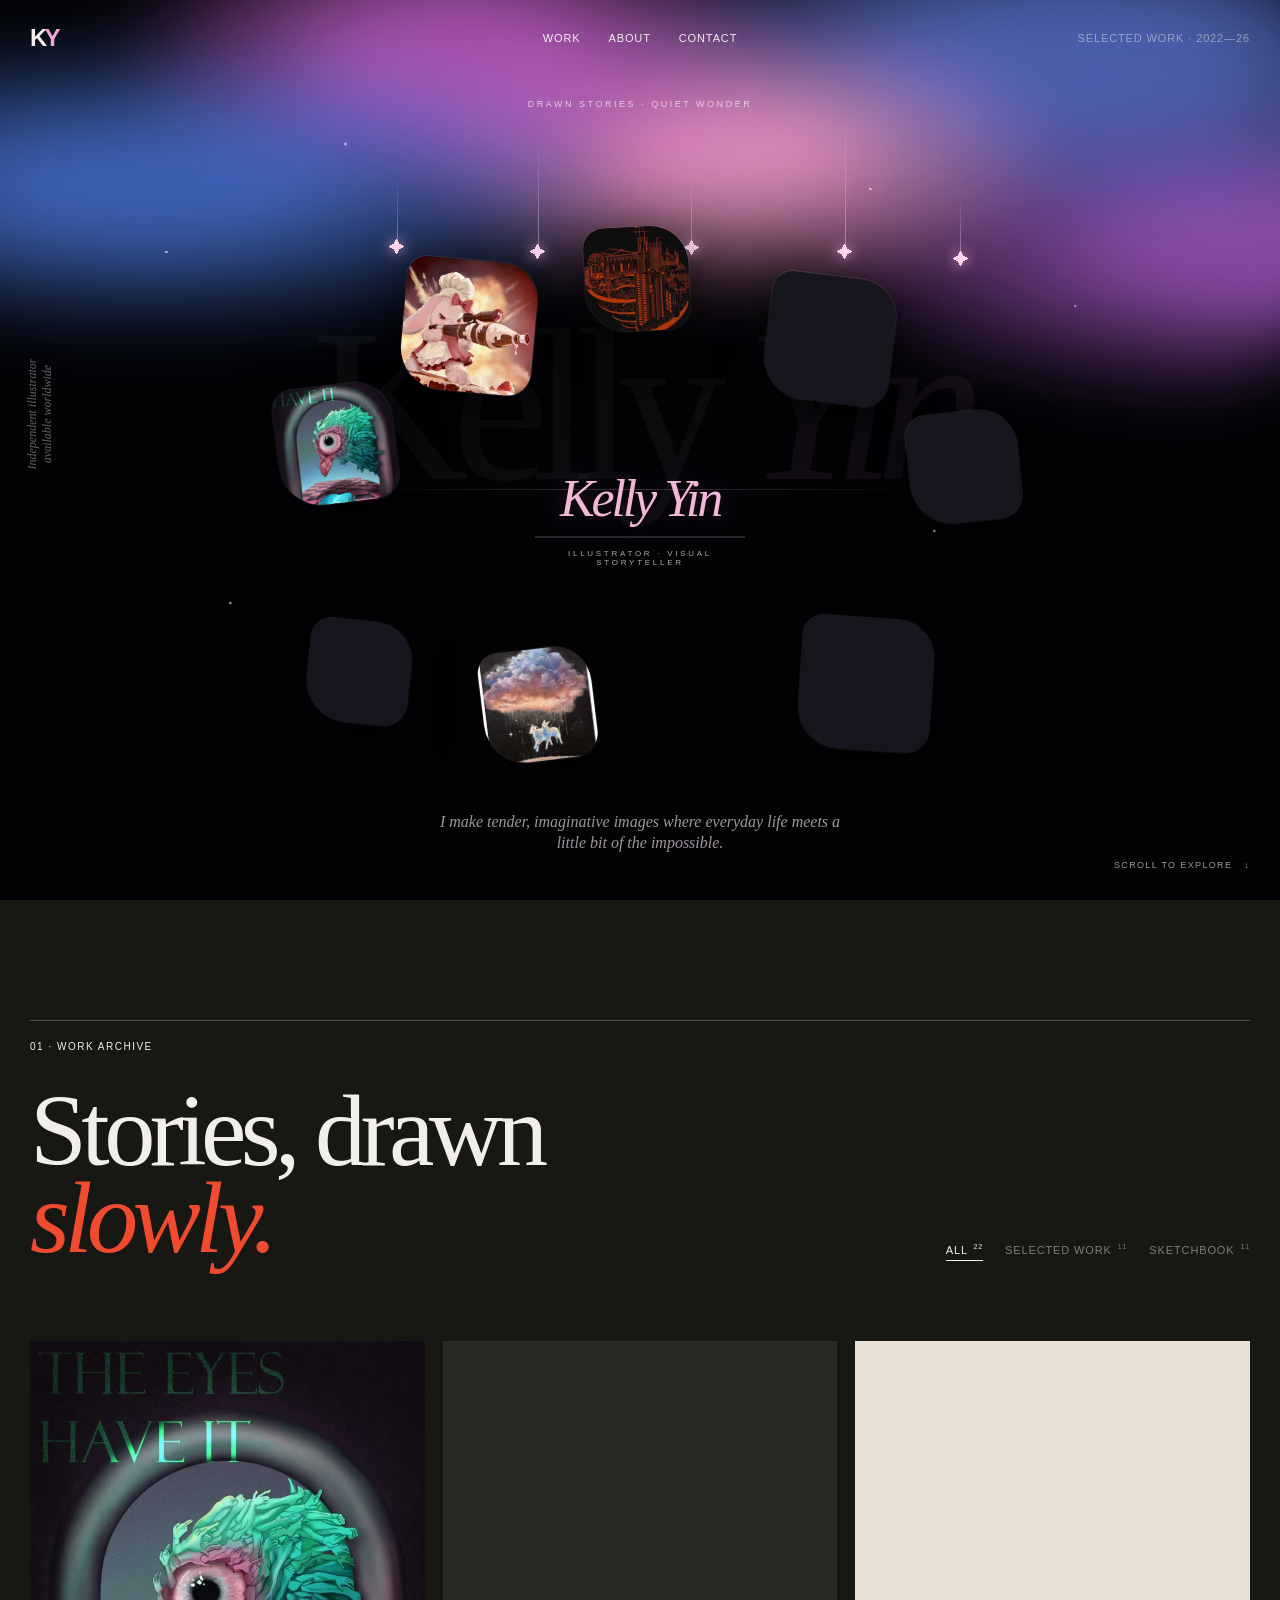
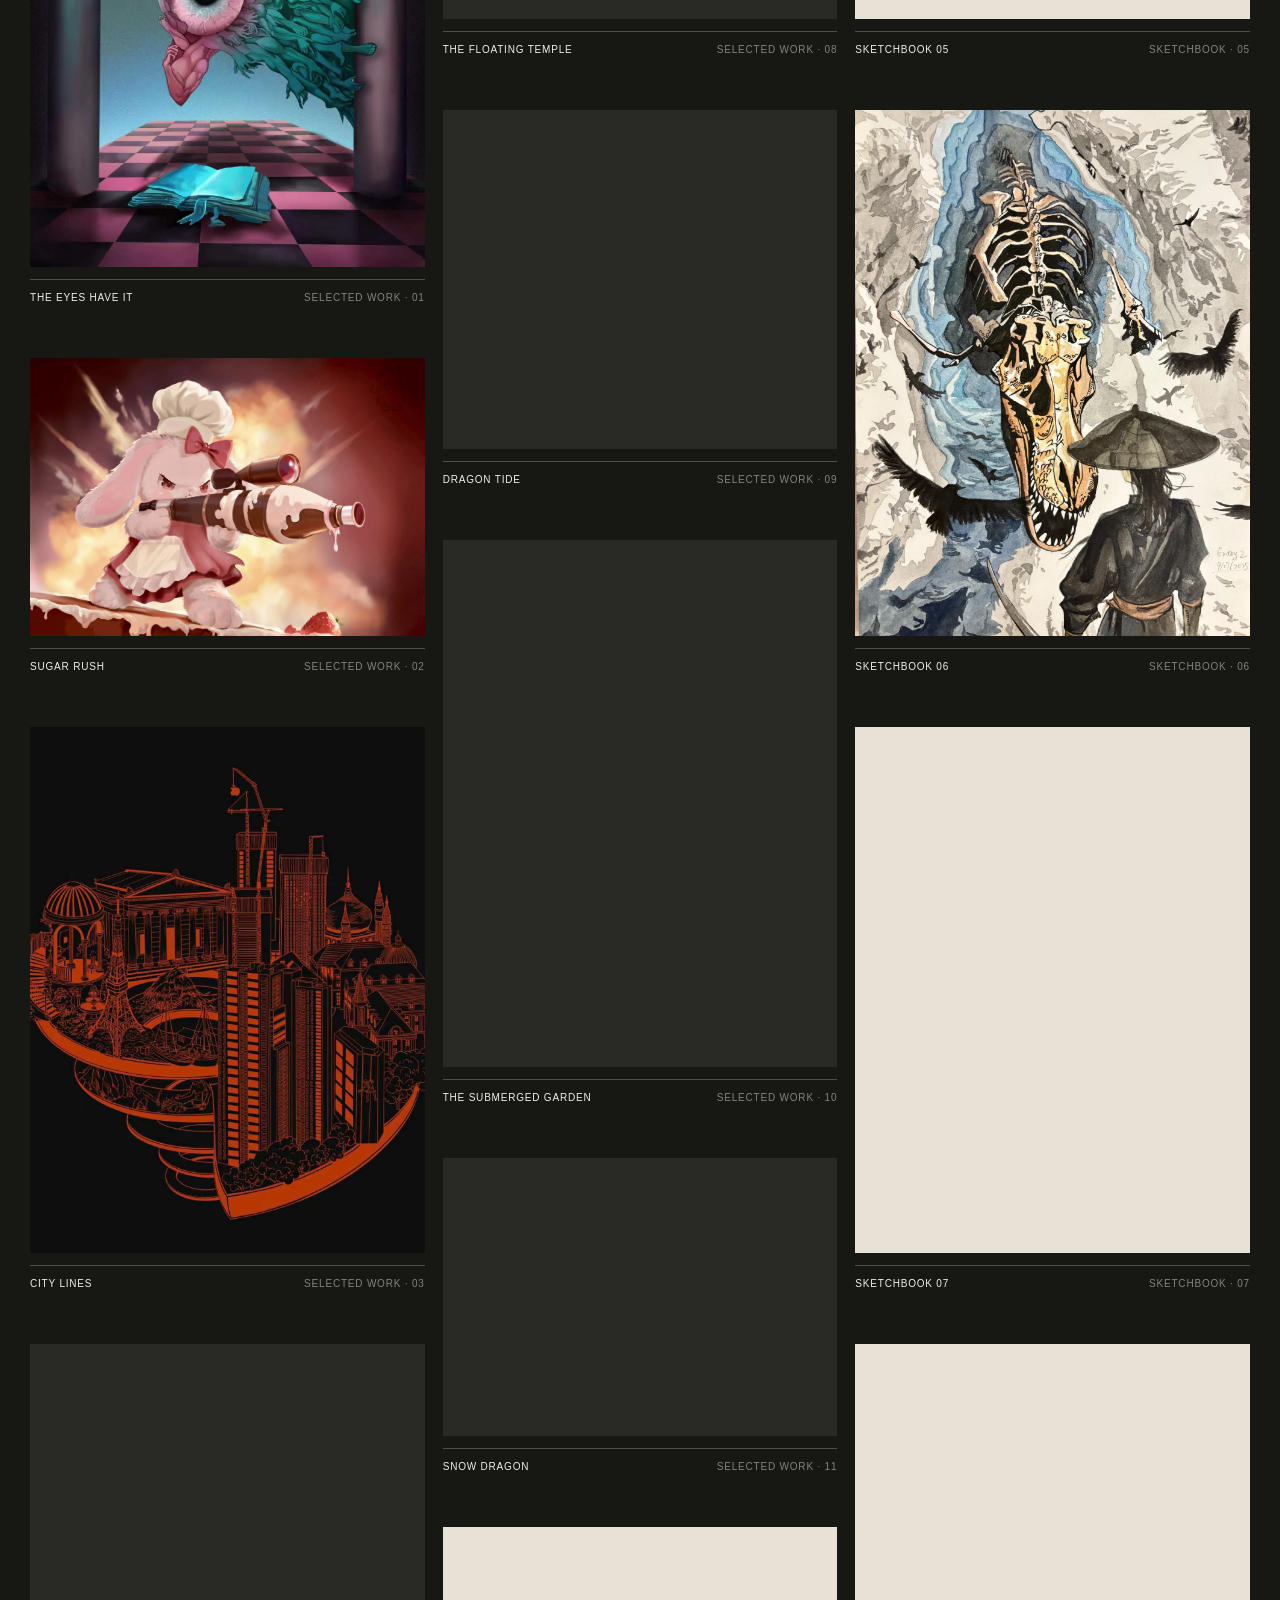
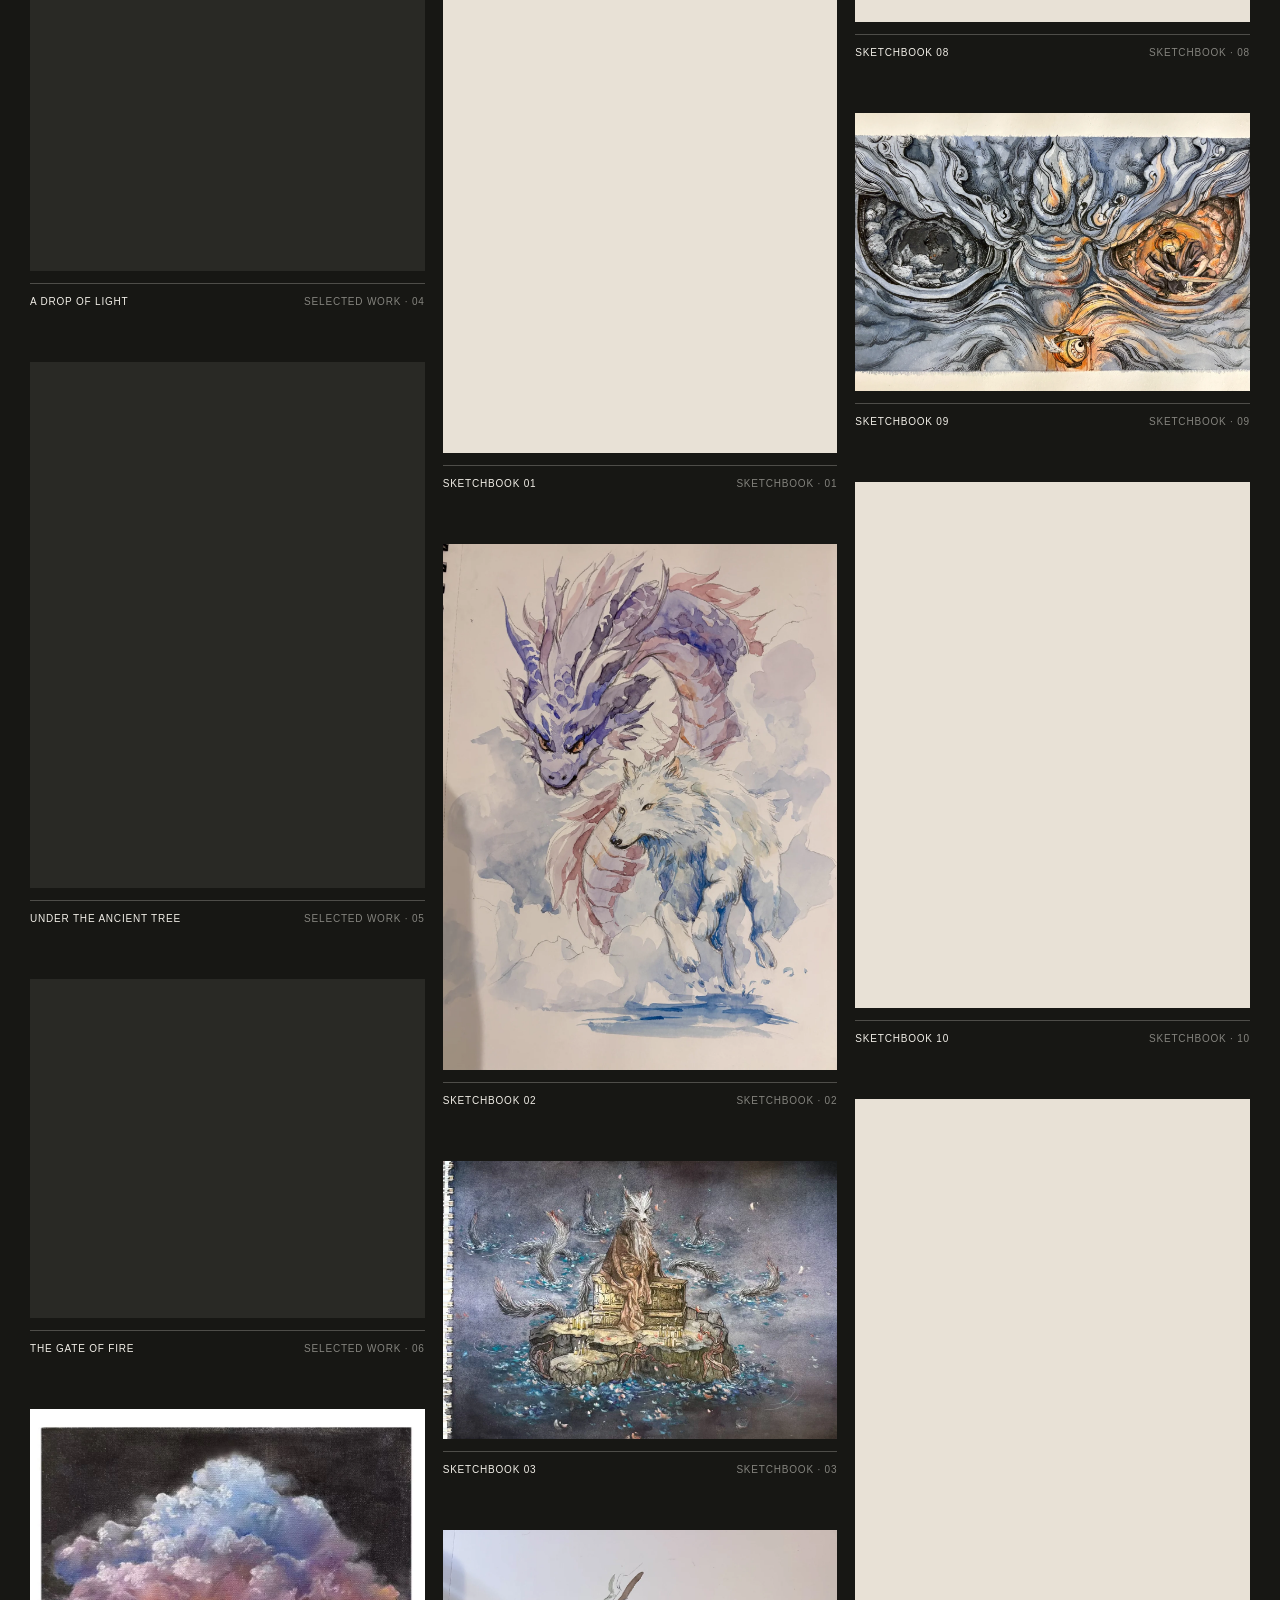
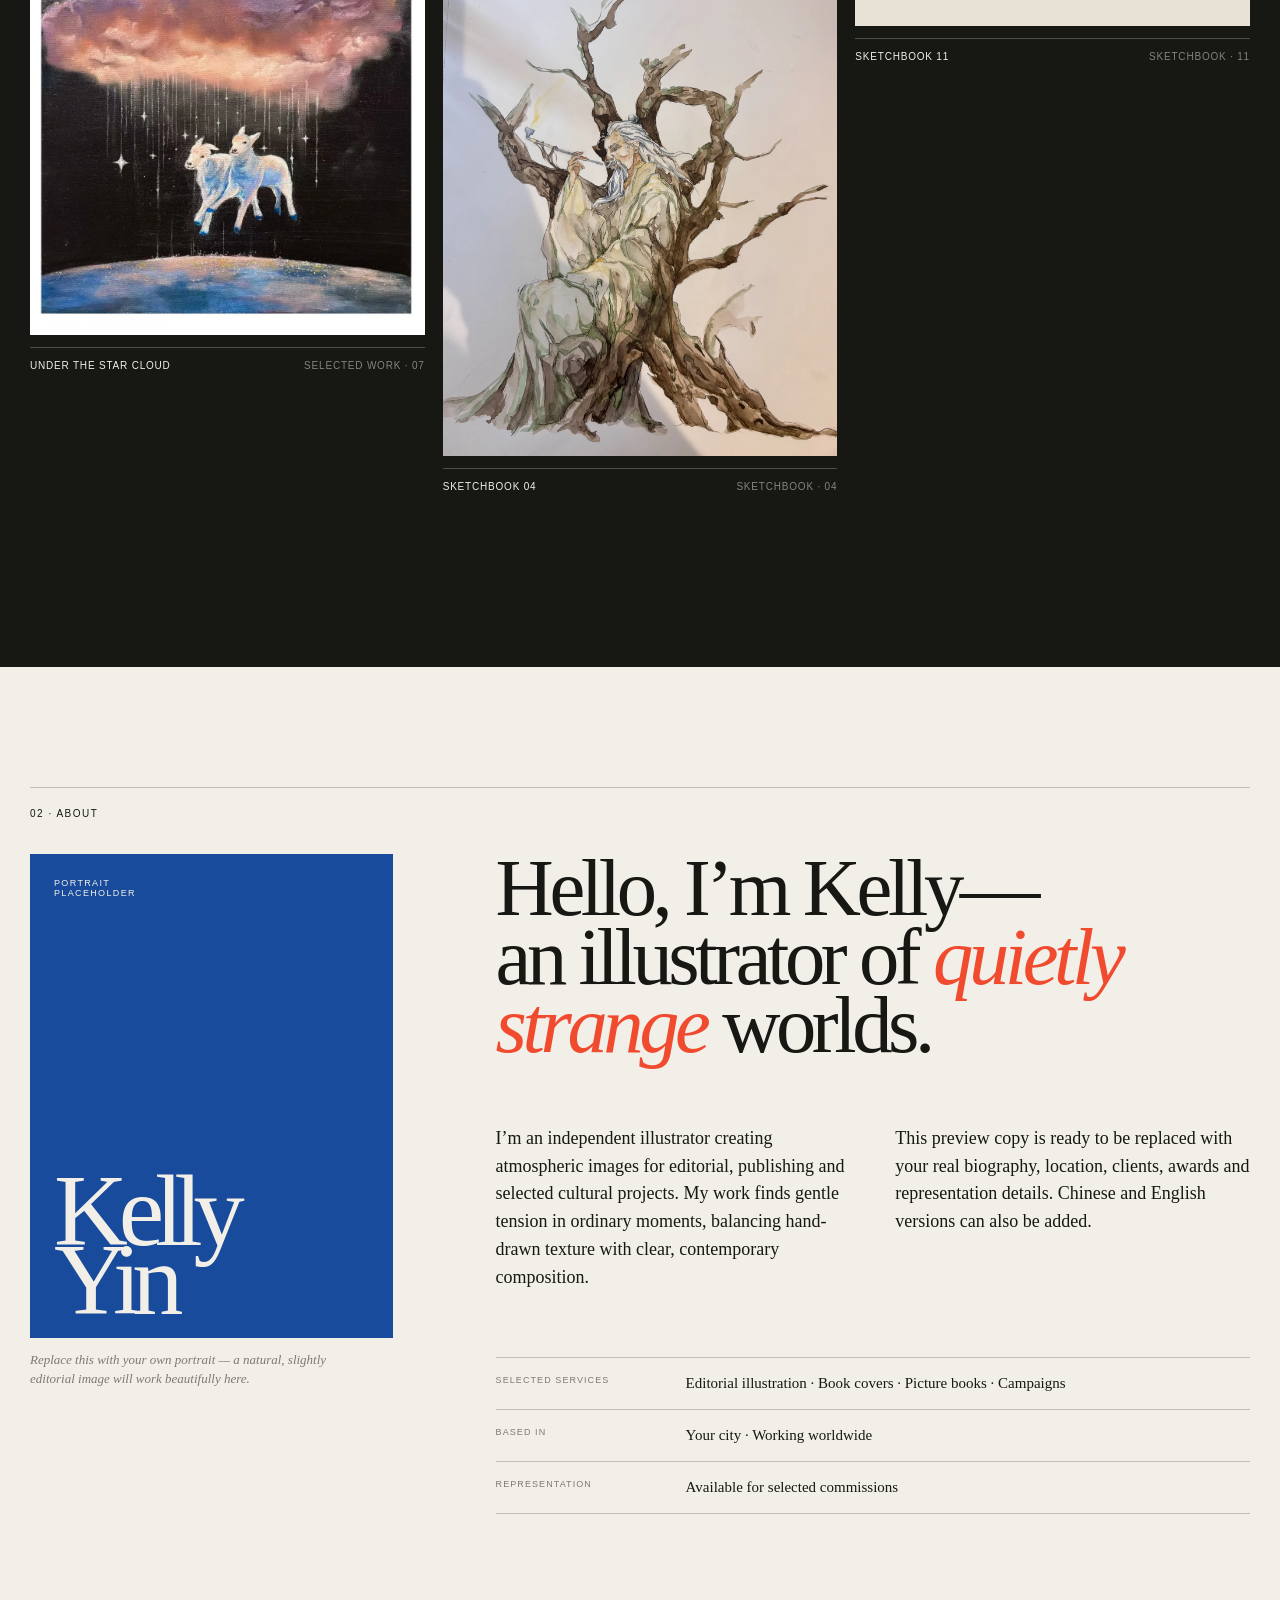
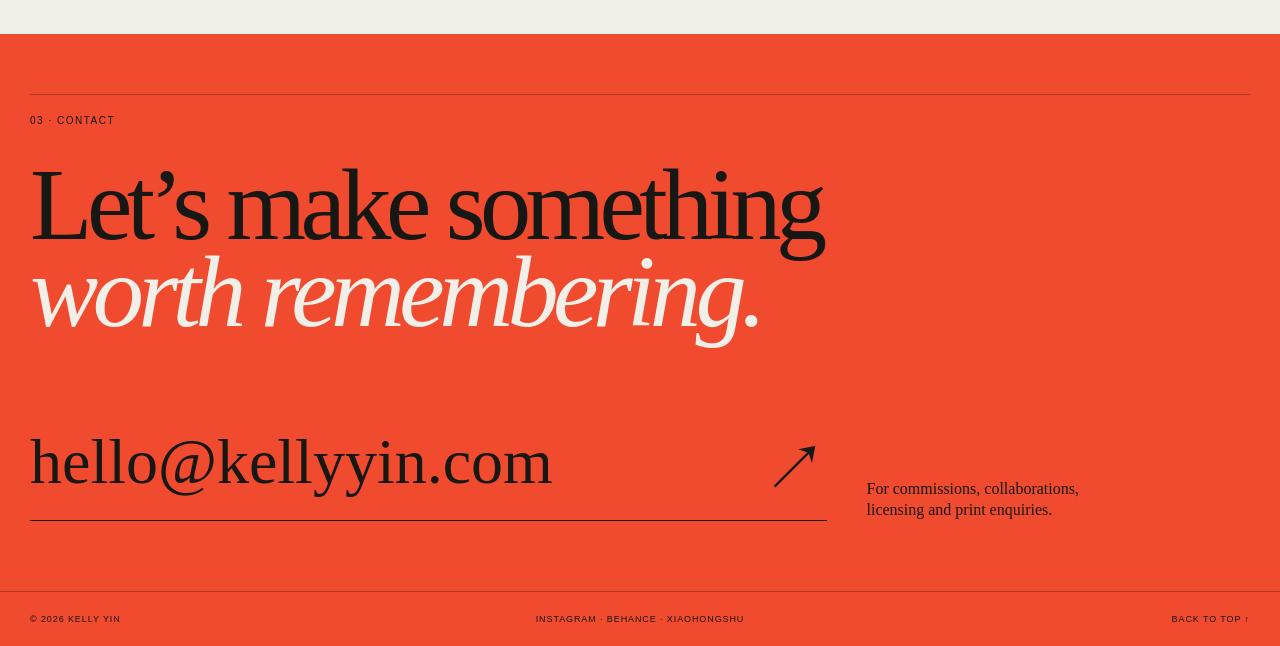
==== index.html @ 1fd0f6be "Deploy Kelly Yin portfolio website" ====
<!doctype html>
<html lang="zh-CN">
<head>
  <meta charset="utf-8">
  <meta name="viewport" content="width=device-width, initial-scale=1">
  <meta name="description" content="Kelly Yin — independent illustrator. Editorial illustration, picture books and visual storytelling.">
  <title>Kelly Yin — Illustrator</title>
  <link rel="stylesheet" href="styles.css">
</head>
<body>
  <div class="grain" aria-hidden="true"></div>
  <header class="site-header">
    <a class="brand" href="#top" aria-label="Kelly Yin home">K<span>Y</span></a>
    <nav aria-label="Main navigation">
      <a href="#work">Work</a>
      <a href="#about">About</a>
      <a href="#contact">Contact</a>
    </nav>
    <div class="edition">Selected work · 2022—26</div>
  </header>

  <main id="top">
    <section class="hero" aria-labelledby="hero-title">
      <div class="dream-sky" aria-hidden="true">
        <span class="star-thread s1"></span>
        <span class="star-thread s2"></span>
        <span class="star-thread s3"></span>
        <span class="star-thread s4"></span>
        <span class="star-thread s5"></span>
      </div>
      <p class="side-note">Independent illustrator<br>available worldwide</p>
      <p class="hero-kicker">Drawn stories · quiet wonder</p>
      <h1 id="hero-title"><span>Kelly</span> <em>Yin</em></h1>

      <div class="orbit" aria-label="Selected illustration projects">
        <div class="orbit-track" id="orbit-track"></div>

        <a class="identity" href="#about" aria-label="Meet Kelly Yin">
          <strong>Kelly Yin</strong>
          <span>Illustrator · Visual storyteller</span>
        </a>
      </div>

      <p class="hero-intro">I make tender, imaginative images where everyday life meets a little bit of the impossible.</p>
      <a class="scroll-cue" href="#work">Scroll to explore <span>↓</span></a>
    </section>

    <section class="work-section" id="work" aria-labelledby="work-heading">
      <div class="section-head">
        <div>
          <p class="eyebrow">01 · Work archive</p>
          <h2 id="work-heading">Stories, drawn<br><em>slowly.</em></h2>
        </div>
        <div class="filters" role="group" aria-label="Filter projects">
          <button class="active" data-filter="all">All <sup>22</sup></button>
          <button data-filter="selected">Selected work <sup>11</sup></button>
          <button data-filter="sketchbook">Sketchbook <sup>11</sup></button>
        </div>
      </div>

      <div class="masonry" id="project-grid" aria-live="polite"></div>
    </section>

    <section class="about" id="about" aria-labelledby="about-heading">
      <p class="eyebrow">02 · About</p>
      <div class="about-grid">
        <div class="about-portrait">
          <div class="photo-slot">
            <span>Portrait<br>placeholder</span>
            <b>Kelly<br>Yin</b>
          </div>
          <p>Replace this with your own portrait — a natural, slightly editorial image will work beautifully here.</p>
        </div>
        <div class="about-copy">
          <h2 id="about-heading">Hello, I’m Kelly—<br>an illustrator of <em>quietly strange</em> worlds.</h2>
          <div class="bio-columns">
            <p>I’m an independent illustrator creating atmospheric images for editorial, publishing and selected cultural projects. My work finds gentle tension in ordinary moments, balancing hand-drawn texture with clear, contemporary composition.</p>
            <p>This preview copy is ready to be replaced with your real biography, location, clients, awards and representation details. Chinese and English versions can also be added.</p>
          </div>
          <dl class="services">
            <div><dt>Selected services</dt><dd>Editorial illustration · Book covers · Picture books · Campaigns</dd></div>
            <div><dt>Based in</dt><dd>Your city · Working worldwide</dd></div>
            <div><dt>Representation</dt><dd>Available for selected commissions</dd></div>
          </dl>
        </div>
      </div>
    </section>

    <section class="contact" id="contact" aria-labelledby="contact-heading">
      <p class="eyebrow">03 · Contact</p>
      <h2 id="contact-heading">Let’s make something<br><em>worth remembering.</em></h2>
      <div class="contact-row">
        <a href="mailto:hello@kellyyin.com">hello@kellyyin.com <span>↗</span></a>
        <p>For commissions, collaborations,<br>licensing and print enquiries.</p>
      </div>
    </section>
  </main>

  <footer>
    <span>© 2026 Kelly Yin</span>
    <span>Instagram · Behance · Xiaohongshu</span>
    <a href="#top">Back to top ↑</a>
  </footer>
  <script src="data.js"></script>
  <script src="app.js"></script>
</body>
</html>
---- styles.css ----
:root {
  --paper: #f2efe8;
  --ink: #171714;
  --red: #f04b2f;
  --blue: #184b9b;
  --muted: #7c7a72;
  --line: rgba(23, 23, 20, .22);
  --serif: "Iowan Old Style", "Palatino Linotype", Georgia, serif;
  --sans: Arial, Helvetica, sans-serif;
}

* { box-sizing: border-box; }
html { scroll-behavior: smooth; }
body {
  margin: 0;
  color: var(--ink);
  background: var(--paper);
  font-family: var(--sans);
  overflow-x: hidden;
}
body::selection { color: var(--paper); background: var(--blue); }
img { width: 100%; height: 100%; object-fit: cover; display: block; }
a { color: inherit; text-decoration: none; }
button { font: inherit; }
.grain {
  position: fixed; inset: 0; z-index: 100; pointer-events: none; opacity: .18; mix-blend-mode: multiply;
  background-image: url("data:image/svg+xml,%3Csvg viewBox='0 0 180 180' xmlns='http://www.w3.org/2000/svg'%3E%3Cfilter id='n'%3E%3CfeTurbulence type='fractalNoise' baseFrequency='.8' numOctaves='3' stitchTiles='stitch'/%3E%3C/filter%3E%3Crect width='100%25' height='100%25' filter='url(%23n)' opacity='.2'/%3E%3C/svg%3E");
}

.site-header {
  position: absolute; z-index: 20; top: 0; left: 0; right: 0;
  display: grid; grid-template-columns: 1fr auto 1fr; align-items: center;
  padding: 24px 30px; font-size: 11px; text-transform: uppercase; letter-spacing: .08em; color: #f5edf2;
}
.brand { font-size: 24px; font-weight: 800; letter-spacing: -.12em; }
.brand span { color: #f4a8d7; }
.site-header nav { display: flex; gap: 28px; }
.site-header nav a { position: relative; }
.site-header nav a::after { content: ""; position: absolute; left: 0; right: 100%; bottom: -5px; height: 1px; background: currentColor; transition: right .3s; }
.site-header nav a:hover::after { right: 0; }
.edition { justify-self: end; color: rgba(245,237,242,.5); }

.hero { position: relative; min-height: 100vh; display: grid; place-items: center; overflow: hidden; padding: 110px 30px 70px; background: #030306; color: #f7eff4; isolation: isolate; }
.hero::before {
  content: ""; position: absolute; z-index: -3; top: -22%; left: 50%; width: 120%; height: 76%; transform: translateX(-50%);
  background:
    radial-gradient(ellipse at 18% 56%, rgba(92,139,255,.75) 0 8%, transparent 28%),
    radial-gradient(ellipse at 38% 38%, rgba(220,117,225,.78) 0 8%, transparent 26%),
    radial-gradient(ellipse at 56% 52%, rgba(255,168,210,.9) 0 7%, transparent 28%),
    radial-gradient(ellipse at 78% 38%, rgba(115,141,255,.72) 0 9%, transparent 29%),
    radial-gradient(ellipse at 91% 65%, rgba(197,113,230,.72) 0 7%, transparent 25%);
  filter: blur(32px) saturate(1.15); opacity: .92; border-radius: 42% 58% 48% 52%; animation: cloud-breathe 11s ease-in-out infinite alternate;
}
.hero::after {
  content: ""; position: absolute; z-index: -2; inset: 0; opacity: .58;
  background-image:
    radial-gradient(circle at 13% 28%, #fff 0 1px, transparent 1.6px),
    radial-gradient(circle at 27% 16%, #f9d7ef 0 1.2px, transparent 1.8px),
    radial-gradient(circle at 68% 21%, #fff 0 1px, transparent 1.6px),
    radial-gradient(circle at 84% 34%, #cabfff 0 1px, transparent 1.7px),
    radial-gradient(circle at 73% 59%, #fff 0 1px, transparent 1.7px),
    radial-gradient(circle at 18% 67%, #f6cae9 0 1px, transparent 1.6px);
}
.dream-sky { position: absolute; z-index: -1; inset: 0; pointer-events: none; }
.star-thread { position: absolute; top: 20%; width: 1px; height: 90px; background: linear-gradient(to bottom, transparent, rgba(255,232,247,.42)); transform-origin: top; animation: thread-sway 5s ease-in-out infinite alternate; }
.star-thread::after { content: "✦"; position: absolute; left: 50%; bottom: -9px; transform: translateX(-50%); color: #ffd9ef; font-size: 16px; text-shadow: 0 0 14px rgba(255,177,229,.9); }
.star-thread.s1 { left: 31%; height: 68px; animation-delay: -1s; }
.star-thread.s2 { left: 42%; top: 15%; height: 118px; animation-delay: -3s; }
.star-thread.s3 { left: 54%; top: 19%; height: 78px; animation-delay: -2s; }
.star-thread.s4 { left: 66%; top: 13%; height: 136px; animation-delay: -4s; }
.star-thread.s5 { left: 75%; top: 22%; height: 62px; animation-delay: -.5s; }
.hero-kicker { position: absolute; top: 11%; z-index: 3; margin: 0; font-size: 9px; text-transform: uppercase; letter-spacing: .28em; color: rgba(255,244,250,.72); }
.hero h1 { position: absolute; top: 36%; z-index: -1; margin: 0; font-family: var(--serif); font-size: clamp(100px, 17vw, 245px); font-weight: 400; letter-spacing: -.08em; line-height: .75; color: rgba(255,255,255,.035); white-space: nowrap; }
.hero h1 em { font-weight: 400; color: rgba(244,168,215,.06); }
.side-note { position: absolute; left: 25px; top: 46%; transform: rotate(-90deg) translateX(-50%); transform-origin: left top; margin: 0; font-family: var(--serif); font-size: 12px; font-style: italic; text-align: center; color: rgba(245,237,242,.4); }

.orbit { width: min(68vw, 790px); aspect-ratio: 1.45 / 1; position: relative; margin-top: 48px; }
.orbit::before { content: ""; position: absolute; left: 14%; right: 14%; top: 49%; height: 1px; background: linear-gradient(90deg, transparent, rgba(255,223,243,.2), transparent); }
.orbit-track { position: absolute; inset: 0; }
.orbit-item { position: absolute; width: 118px; aspect-ratio: 1; transition: filter .45s, opacity .45s; z-index: 2; animation: drift-a var(--drift-time, 7s) ease-in-out infinite alternate; animation-delay: var(--drift-delay, 0s); }
.orbit-item:nth-child(even) { animation-name: drift-b; }
.orbit-item:nth-child(3n) { animation-name: drift-c; }
.orbit:hover .orbit-item, .orbit:focus-within .orbit-item { animation-play-state: paused; }
.orbit-card { display: block; width: 100%; height: 100%; overflow: hidden; border-radius: 20px 38px 24px 42px; box-shadow: 0 16px 45px rgba(0,0,0,.62), 0 0 0 1px rgba(255,255,255,.1); transform: rotate(var(--card-rotation, 0deg)); transition: transform .45s, border-radius .45s, box-shadow .45s; background: #17151e; }
.orbit-card img { transform: scale(1.06); transition: transform .55s; }
.orbit-item:hover { z-index: 8; }
.orbit-item:hover .orbit-card { transform: rotate(var(--card-rotation, 0deg)) scale(1.18); border-radius: 12px; box-shadow: 0 25px 60px rgba(0,0,0,.78), 0 0 28px rgba(235,154,215,.22); }
.orbit-item:hover img { transform: scale(1.01); }
.orbit:hover .orbit-item:not(:hover), .orbit:focus-within .orbit-item:not(:focus-within) { filter: blur(5px) grayscale(.35); opacity: .28; transform: scale(.9); }
.orbit:hover .identity, .orbit:focus-within .identity { opacity: .42; filter: blur(1px); }
.p1 { left: 4%; top: 30%; --card-rotation: -7deg; --drift-time: 7.6s; --drift-delay: -2s; }
.p2 { left: 20%; top: 7%; width: 132px; --card-rotation: 5deg; --drift-time: 8.4s; --drift-delay: -4s; }
.p3 { left: 43%; top: 1%; width: 104px; --card-rotation: -3deg; --drift-time: 6.9s; --drift-delay: -1s; }
.p4 { right: 18%; top: 10%; width: 126px; --card-rotation: 7deg; --drift-time: 7.8s; --drift-delay: -5s; }
.p5 { right: 2%; top: 35%; width: 110px; --card-rotation: -6deg; --drift-time: 8.8s; --drift-delay: -3s; }
.p6 { right: 13%; bottom: 3%; width: 132px; --card-rotation: 4deg; --drift-time: 7.2s; --drift-delay: -6s; }
.p7 { left: 30%; bottom: 1%; width: 112px; --card-rotation: -7deg; --drift-time: 8.1s; --drift-delay: -2.5s; }
.p8 { left: 8%; bottom: 8%; width: 102px; --card-rotation: 6deg; --drift-time: 7.4s; --drift-delay: -4.5s; }
.orbit-card.wide { aspect-ratio: 1.25 / 1; }
.orbit-card.square { border-radius: 18px; }
.orbit-card.landscape { aspect-ratio: 1.35 / 1; }
.identity { position: absolute; z-index: 5; left: 50%; top: 55%; width: 300px; transform: translate(-50%,-50%); display: flex; flex-direction: column; align-items: center; text-align: center; transition: opacity .45s, filter .45s; }
.portrait-placeholder { width: 106px; aspect-ratio: 1; border-radius: 50%; background: var(--red); display: grid; place-items: center; margin-bottom: 15px; overflow: hidden; color: #171714; }
.portrait-placeholder b { font-family: var(--serif); font-size: 38px; font-weight: 400; font-style: italic; }
.portrait-placeholder small { position: absolute; margin-top: 58px; font-size: 7px; text-transform: uppercase; letter-spacing: .15em; }
.identity strong { font-family: var(--serif); font-size: 52px; line-height: .9; font-weight: 400; font-style: italic; letter-spacing: -.06em; color: #f3b8d9; text-shadow: 0 0 26px rgba(244,168,215,.2); }
.identity > span:last-child { width: 210px; margin-top: 14px; padding-top: 11px; border-top: 1px solid rgba(255,224,241,.32); font-size: 8px; text-transform: uppercase; letter-spacing: .34em; color: rgba(255,238,247,.7); }
.hero-intro { position: absolute; bottom: 46px; left: 50%; transform: translateX(-50%); width: min(410px, 70vw); margin: 0; font-family: var(--serif); font-size: 16px; font-style: italic; text-align: center; line-height: 1.35; color: rgba(255,240,248,.62); }
.scroll-cue { position: absolute; right: 30px; bottom: 30px; font-size: 9px; text-transform: uppercase; letter-spacing: .15em; color: rgba(255,244,250,.62); }
.scroll-cue span { display: inline-block; margin-left: 8px; animation: bob 1.5s ease-in-out infinite; }

.work-section, .about, .contact { padding: 120px 30px; }
.work-section { background: #171714; color: var(--paper); }
.section-head { display: grid; grid-template-columns: 1.2fr 1fr; align-items: end; border-top: 1px solid rgba(242,239,232,.25); padding-top: 20px; margin-bottom: 80px; }
.eyebrow { margin: 0 0 35px; font-size: 10px; text-transform: uppercase; letter-spacing: .15em; }
.section-head h2, .about h2, .contact h2 { margin: 0; font-family: var(--serif); font-size: clamp(52px, 8vw, 112px); font-weight: 400; line-height: .85; letter-spacing: -.055em; }
.section-head h2 em, .about h2 em, .contact h2 em { font-weight: 400; color: var(--red); }
.filters { justify-self: end; display: flex; flex-wrap: wrap; justify-content: flex-end; gap: 9px 22px; max-width: 440px; }
.filters button { color: rgba(242,239,232,.48); border: 0; border-bottom: 1px solid transparent; background: transparent; padding: 4px 0; cursor: pointer; font-size: 11px; text-transform: uppercase; letter-spacing: .08em; }
.filters button:hover, .filters button.active { color: var(--paper); border-color: currentColor; }
.filters sup { margin-left: 2px; font-size: 7px; }

.masonry { columns: 2; column-gap: 18px; }
.project-card { break-inside: avoid; padding-bottom: 55px; opacity: 1; transform: translateY(0); transition: opacity .4s, transform .4s; }
.project-card.hidden { display: none; }
.project-card figure { margin: 0; overflow: hidden; background: #292925; }
.project-card.sketch-card figure { background: #e8e1d6; }
.project-card.tall figure { aspect-ratio: 3 / 4; }
.project-card.wide figure { aspect-ratio: 1.42 / 1; }
.project-card.medium figure { aspect-ratio: 1 / .86; }
.project-card img { transition: transform .8s cubic-bezier(.2,.7,.2,1), filter .8s; }
.project-card a:hover img { transform: scale(1.035); filter: saturate(1.05); }
.project-meta { display: flex; justify-content: space-between; gap: 15px; padding-top: 12px; border-top: 1px solid rgba(242,239,232,.25); margin-top: 12px; font-size: 10px; text-transform: uppercase; letter-spacing: .08em; }
.project-meta span:last-child { color: rgba(242,239,232,.5); text-align: right; }
.crop-right img { object-position: 80% center; }
.crop-flower img { object-position: 78% center; }
.crop-cup img { object-position: 25% center; }

.about { min-height: 100vh; }
.about > .eyebrow { border-top: 1px solid var(--line); padding-top: 20px; }
.about-grid { display: grid; grid-template-columns: .65fr 1.35fr; gap: 8vw; align-items: start; }
.about-portrait { position: sticky; top: 80px; }
.photo-slot { aspect-ratio: 3 / 4; background: var(--blue); color: var(--paper); padding: 24px; display: flex; flex-direction: column; justify-content: space-between; }
.photo-slot span { font-size: 9px; text-transform: uppercase; letter-spacing: .15em; }
.photo-slot b { font-family: var(--serif); font-size: clamp(58px, 8vw, 120px); line-height: .67; letter-spacing: -.09em; font-weight: 400; }
.about-portrait p { font-family: var(--serif); font-size: 13px; font-style: italic; color: var(--muted); line-height: 1.4; max-width: 340px; }
.about h2 { font-size: clamp(48px, 6.3vw, 94px); }
.bio-columns { columns: 2; column-gap: 45px; margin: 65px 0; font-family: var(--serif); font-size: 18px; line-height: 1.55; }
.bio-columns p { margin: 0; }
.services { margin: 0; border-top: 1px solid var(--line); }
.services div { display: grid; grid-template-columns: 170px 1fr; gap: 20px; border-bottom: 1px solid var(--line); padding: 17px 0; }
.services dt { font-size: 9px; text-transform: uppercase; letter-spacing: .12em; color: var(--muted); }
.services dd { margin: 0; font-family: var(--serif); font-size: 15px; }

.contact { background: var(--red); padding-top: 60px; padding-bottom: 70px; }
.contact > .eyebrow { border-top: 1px solid rgba(23,23,20,.3); padding-top: 20px; }
.contact h2 { max-width: 1150px; }
.contact h2 em { color: var(--paper); }
.contact-row { display: grid; grid-template-columns: 1.35fr .65fr; align-items: end; gap: 40px; margin-top: 90px; }
.contact-row a { font-family: var(--serif); font-size: clamp(30px, 5vw, 72px); border-bottom: 1px solid currentColor; padding-bottom: 8px; display: flex; justify-content: space-between; }
.contact-row p { margin: 0; font-family: var(--serif); font-size: 16px; line-height: 1.35; }
footer { display: grid; grid-template-columns: 1fr 1fr 1fr; padding: 22px 30px; background: var(--red); border-top: 1px solid rgba(23,23,20,.3); font-size: 9px; text-transform: uppercase; letter-spacing: .1em; }
footer span:nth-child(2) { text-align: center; }
footer a { text-align: right; }

@keyframes cloud-breathe { to { transform: translateX(-50%) scale(1.06) translateY(14px); filter: blur(38px) saturate(1.24); } }
@keyframes thread-sway { to { transform: rotate(2.5deg) translateX(3px); opacity: .65; } }
@keyframes drift-a { to { transform: translate3d(9px,-13px,0) rotate(1.5deg); } }
@keyframes drift-b { to { transform: translate3d(-10px,11px,0) rotate(-1.4deg); } }
@keyframes drift-c { to { transform: translate3d(7px,9px,0) rotate(.8deg); } }
@keyframes bob { 50% { transform: translateY(5px); } }

@media (min-width: 1200px) {
  .masonry { columns: 3; }
}

@media (max-width: 820px) {
  .site-header { grid-template-columns: 1fr auto; padding: 18px; }
  .site-header nav { gap: 18px; }
  .edition { display: none; }
  .hero { min-height: 850px; padding-inline: 18px; }
  .side-note { display: none; }
  .hero h1 { top: 35%; font-size: 26vw; }
  .hero-kicker { top: 9%; }
  .orbit { width: 640px; transform: scale(.71); }
  .hero-intro { bottom: 62px; }
  .scroll-cue { right: 18px; bottom: 20px; }
  .work-section, .about, .contact { padding: 80px 18px; }
  .section-head { grid-template-columns: 1fr; gap: 40px; margin-bottom: 50px; }
  .filters { justify-self: start; justify-content: flex-start; }
  .masonry { columns: 1; }
  .project-card { padding-bottom: 40px; }
  .about-grid { grid-template-columns: 1fr; gap: 55px; }
  .about-portrait { position: static; }
  .photo-slot { max-height: 520px; }
  .bio-columns { columns: 1; font-size: 17px; }
  .bio-columns p + p { margin-top: 22px; }
  .services div { grid-template-columns: 120px 1fr; }
  .contact-row { grid-template-columns: 1fr; margin-top: 60px; }
  footer { grid-template-columns: 1fr auto; gap: 14px; padding-inline: 18px; }
  footer span:nth-child(2) { display: none; }
}

@media (prefers-reduced-motion: reduce) {
  html { scroll-behavior: auto; }
  .orbit-item, .hero::before, .star-thread, .scroll-cue span { animation: none; }
  *, *::before, *::after { transition-duration: .01ms !important; }
}
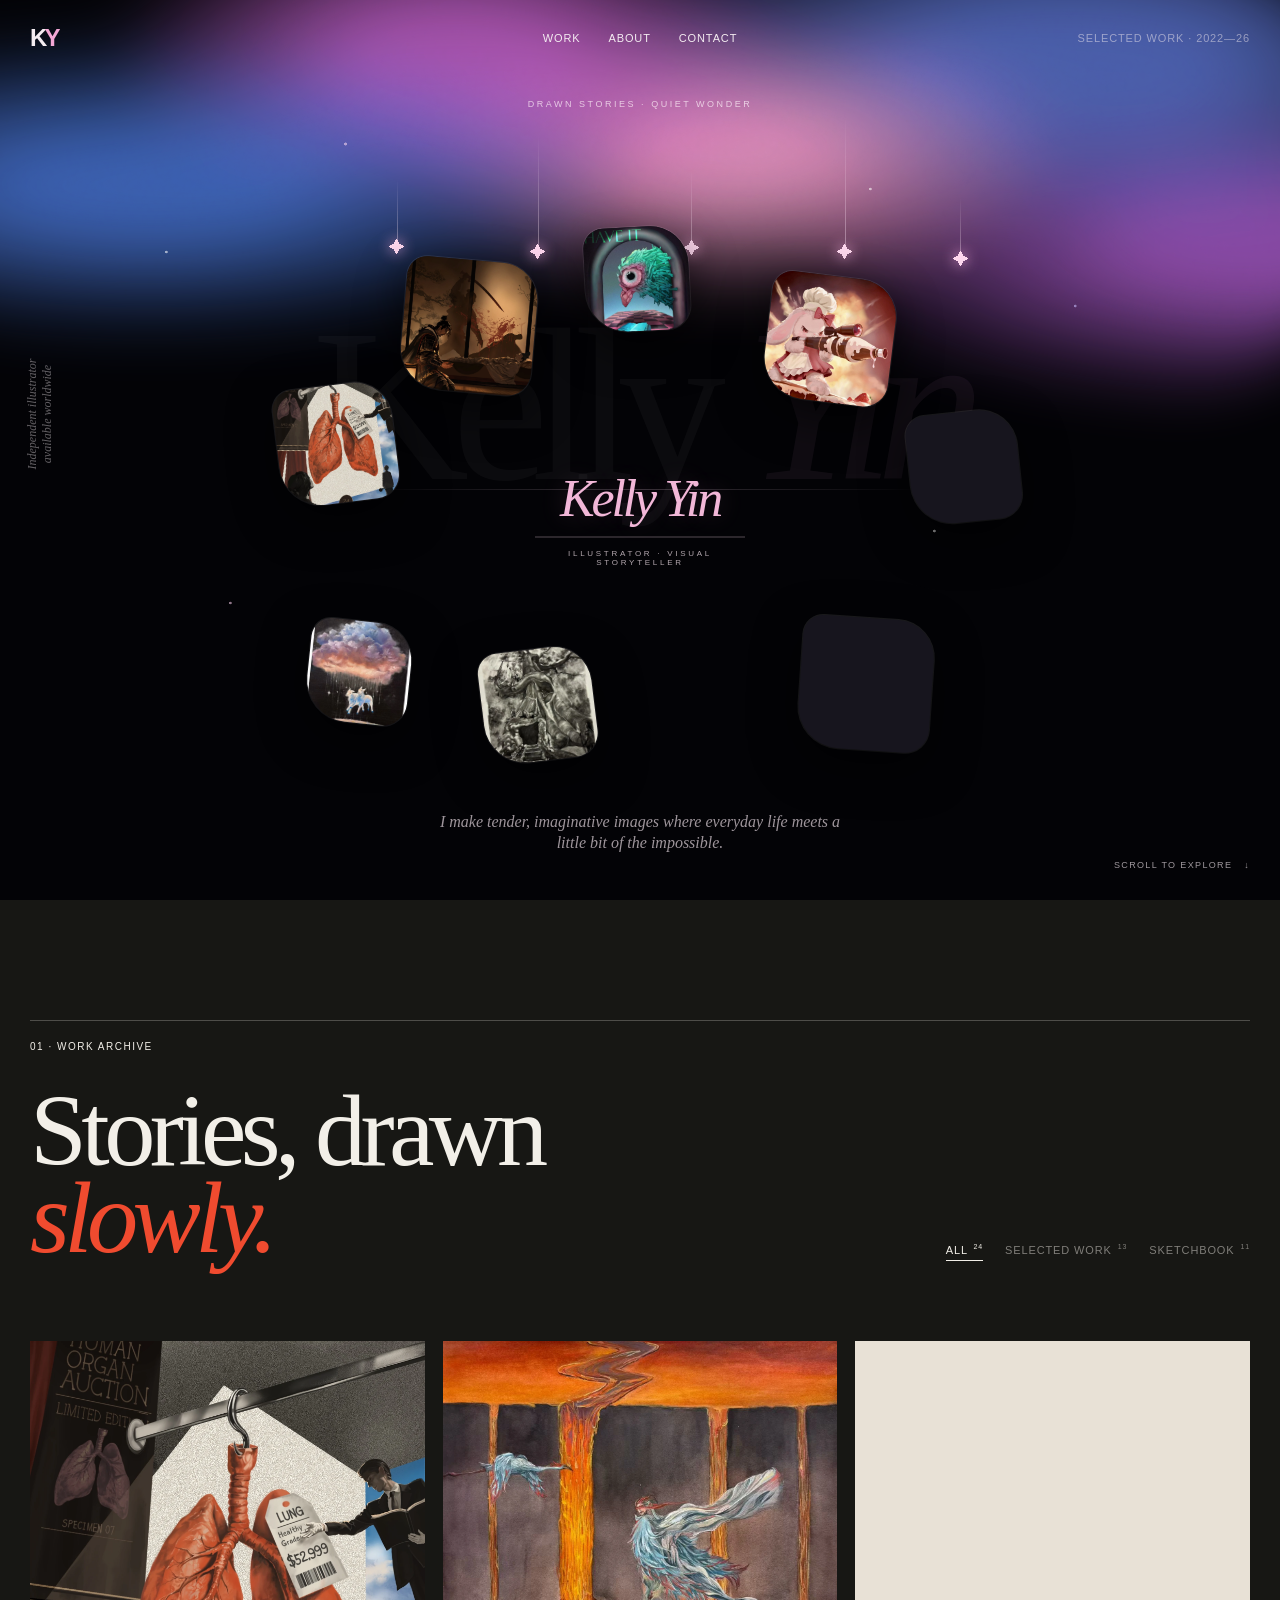
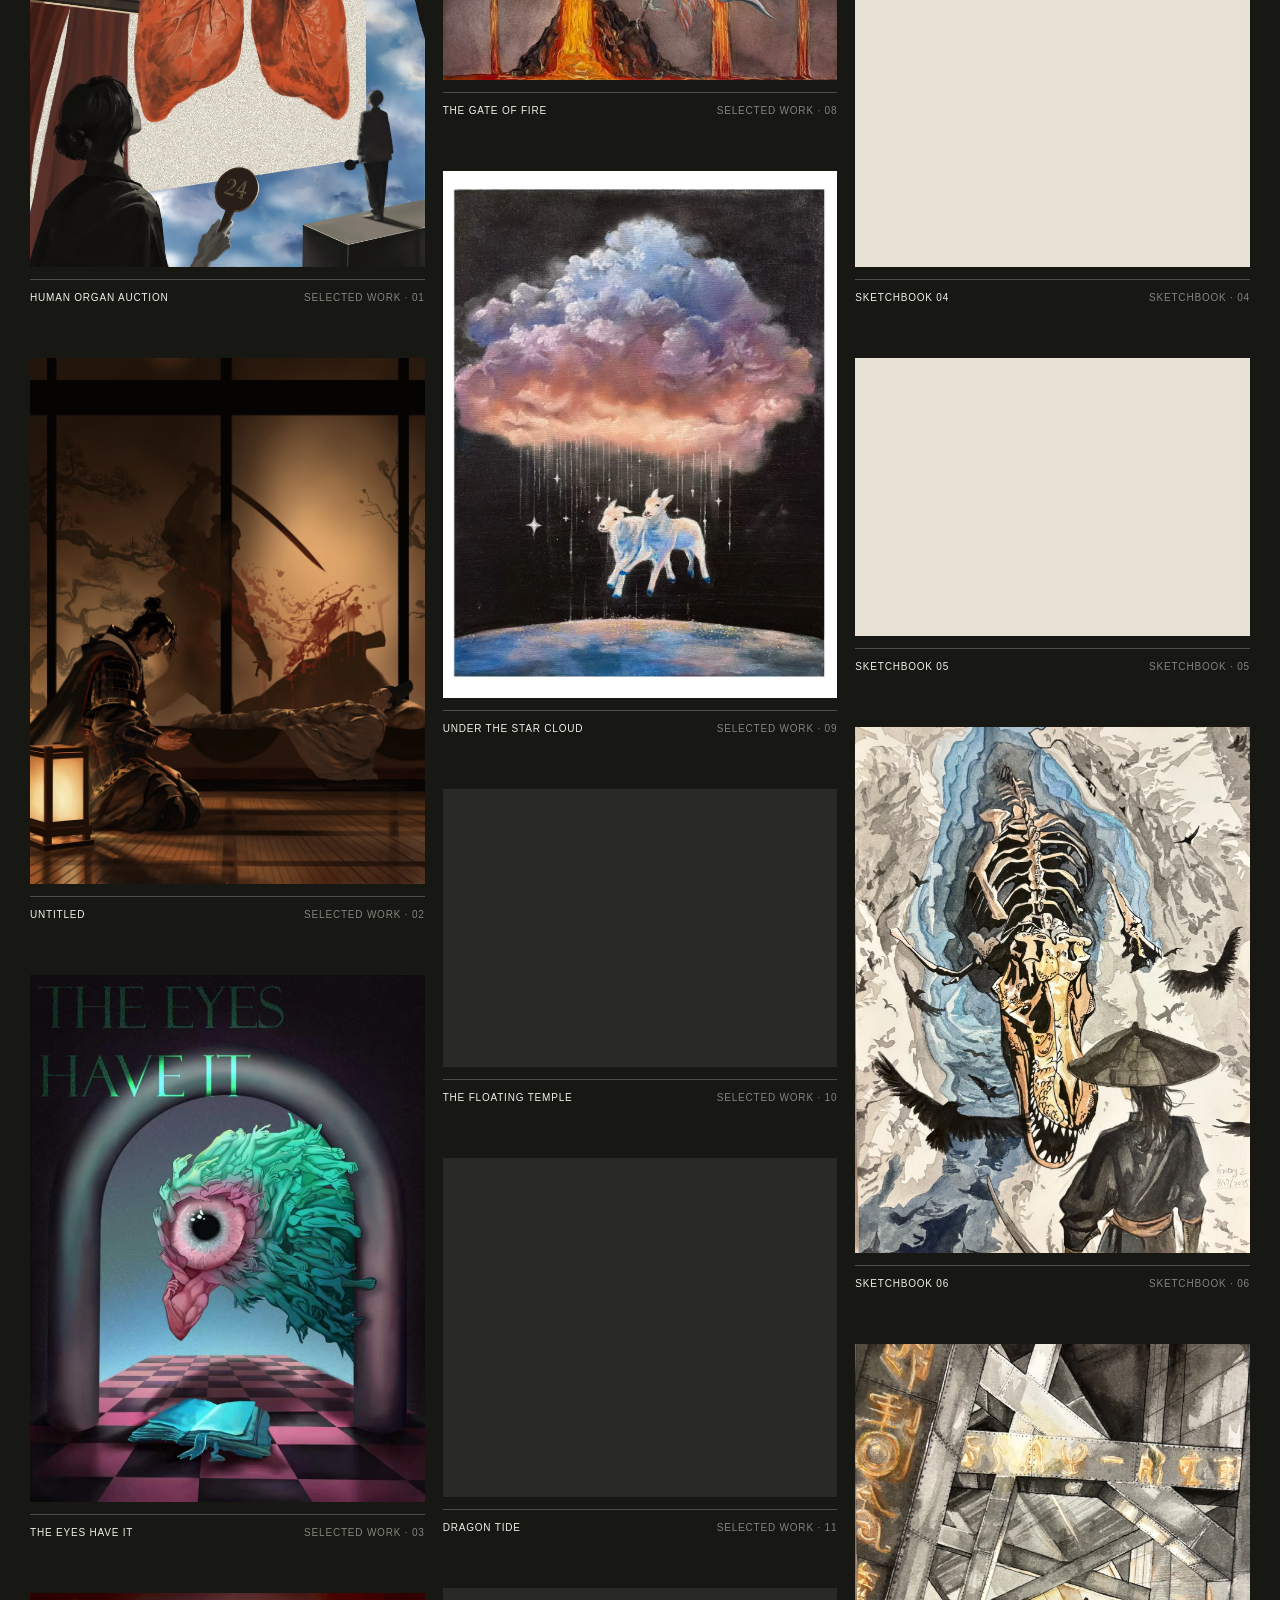
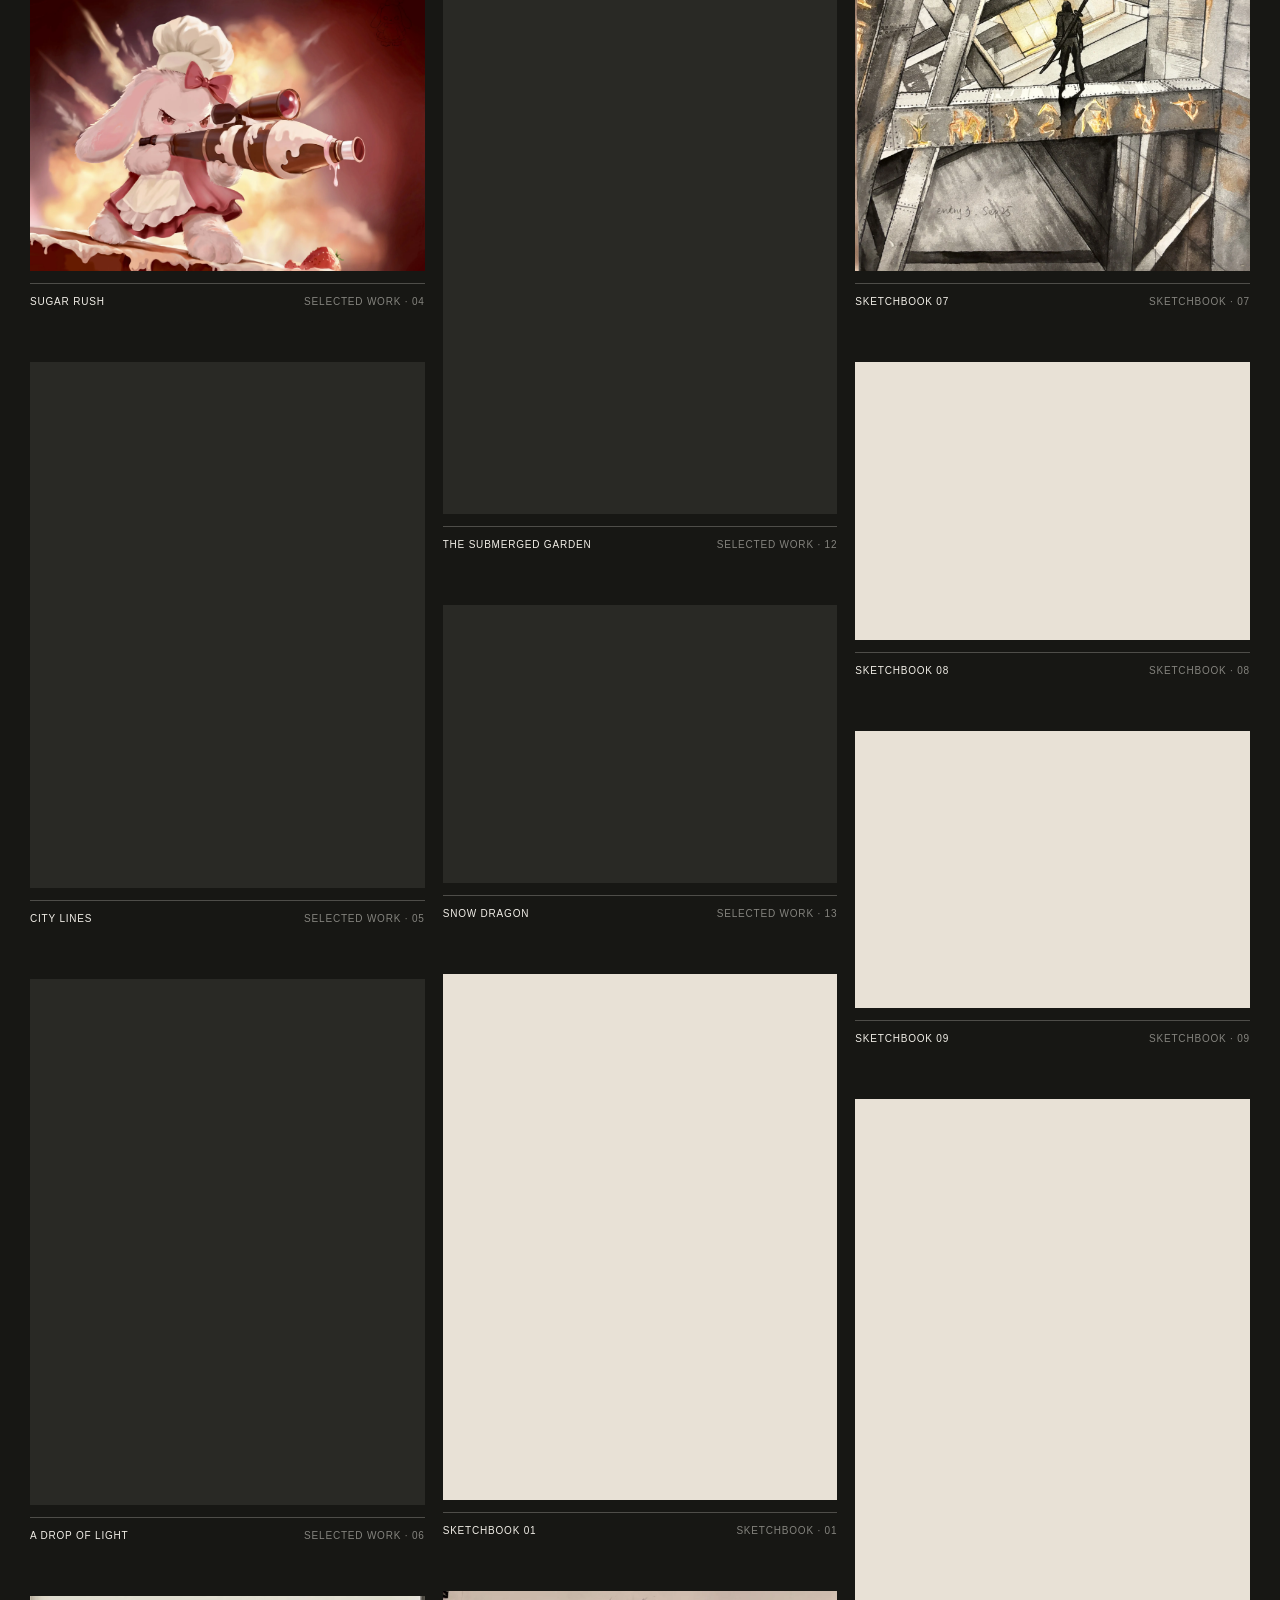
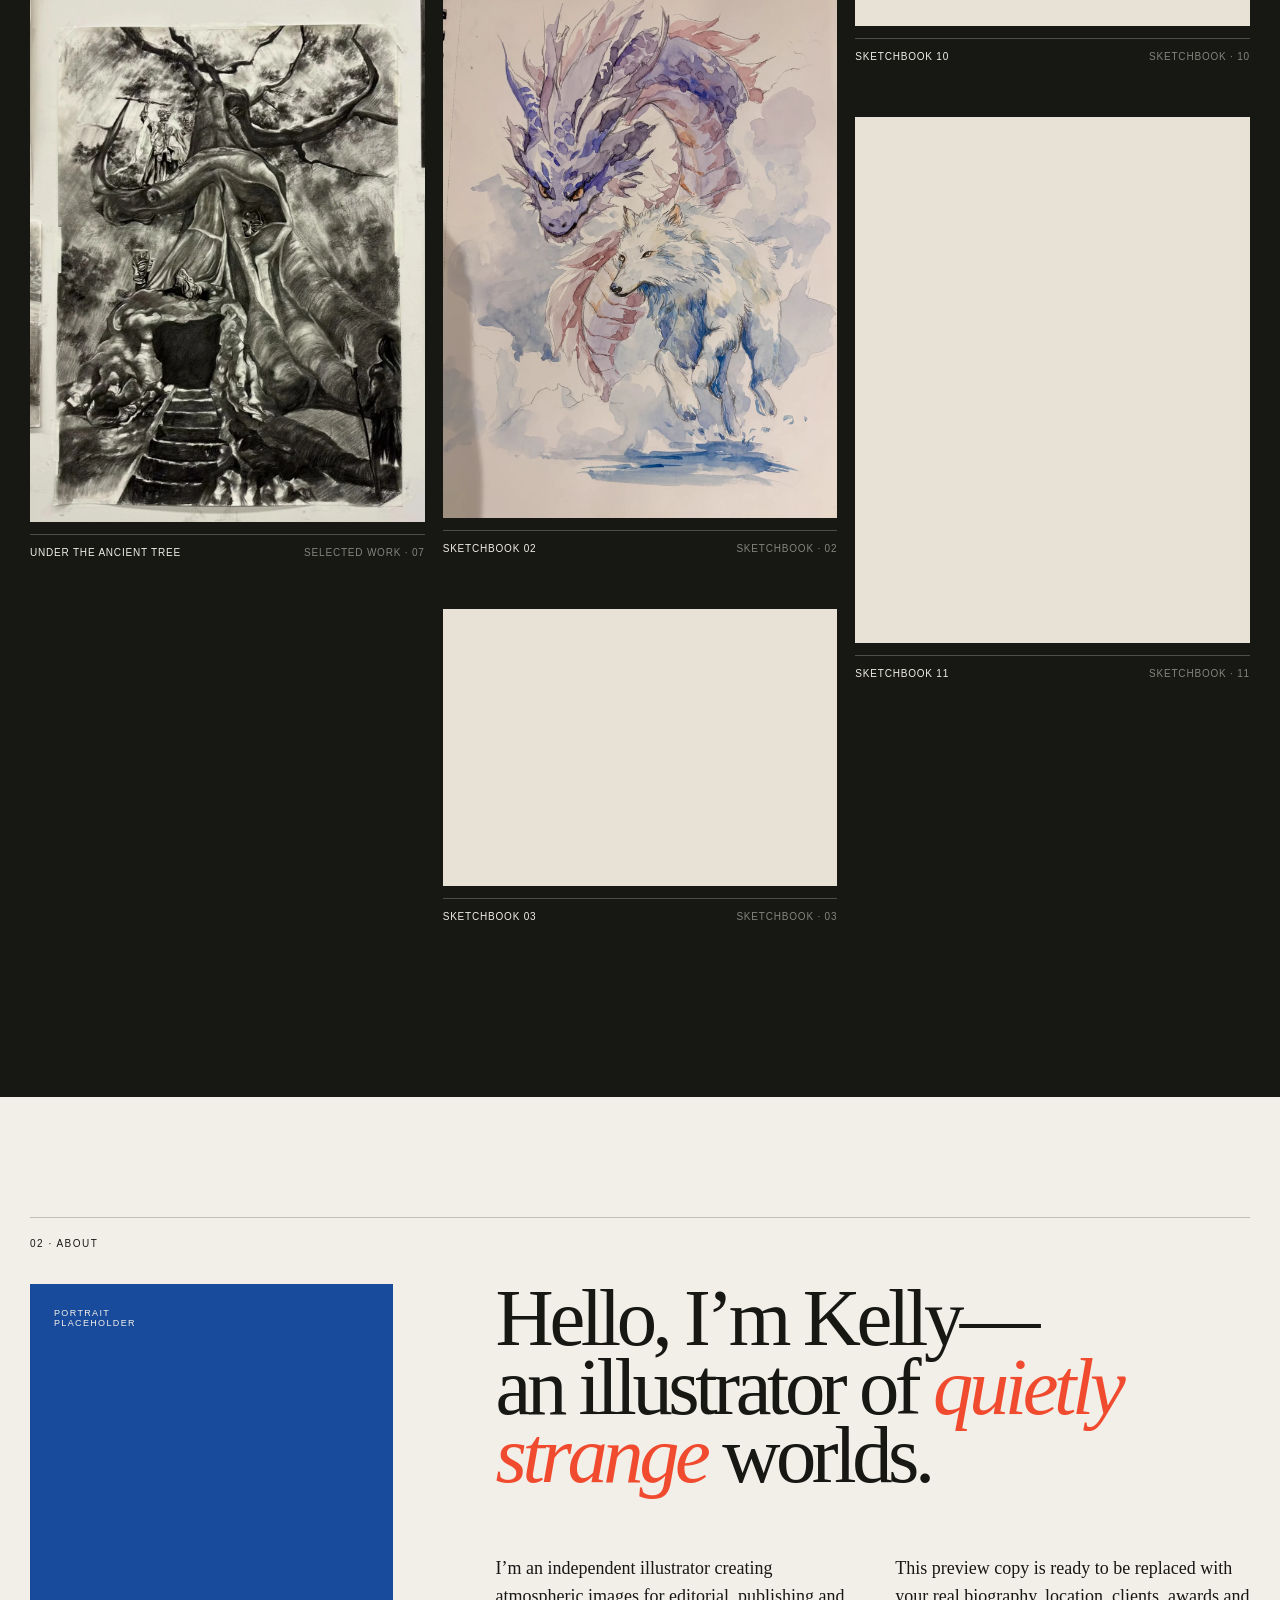
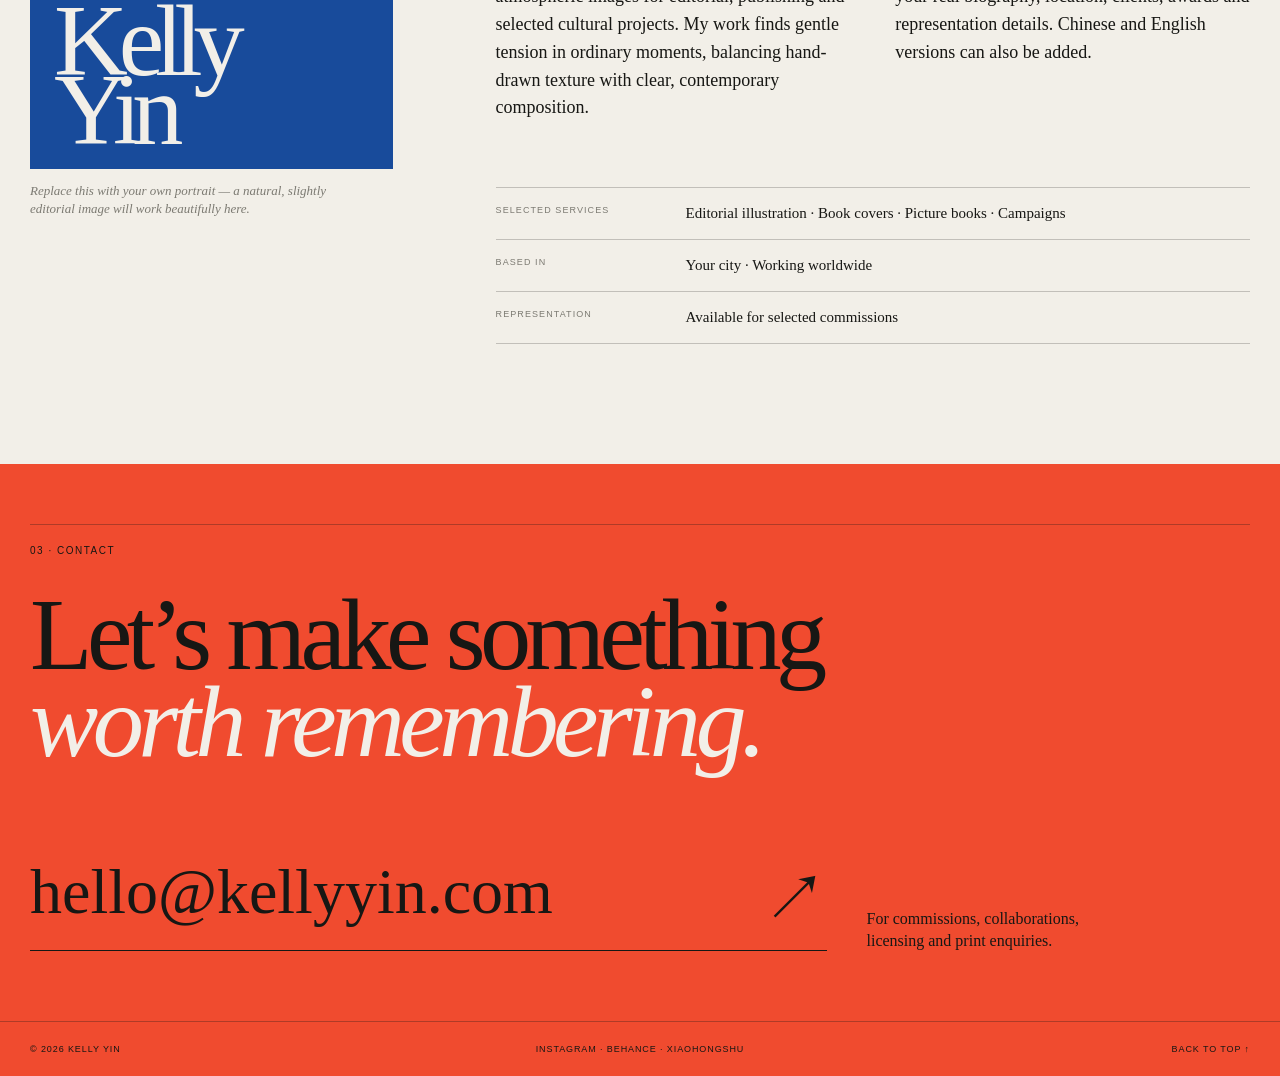
==== commit 445da725: "Add two new featured portfolio works" ====
--- a/index.html
+++ b/index.html
@@ -52,8 +52,8 @@
           <h2 id="work-heading">Stories, drawn<br><em>slowly.</em></h2>
         </div>
         <div class="filters" role="group" aria-label="Filter projects">
-          <button class="active" data-filter="all">All <sup>22</sup></button>
-          <button data-filter="selected">Selected work <sup>11</sup></button>
+          <button class="active" data-filter="all">All <sup>24</sup></button>
+          <button data-filter="selected">Selected work <sup>13</sup></button>
           <button data-filter="sketchbook">Sketchbook <sup>11</sup></button>
         </div>
       </div>
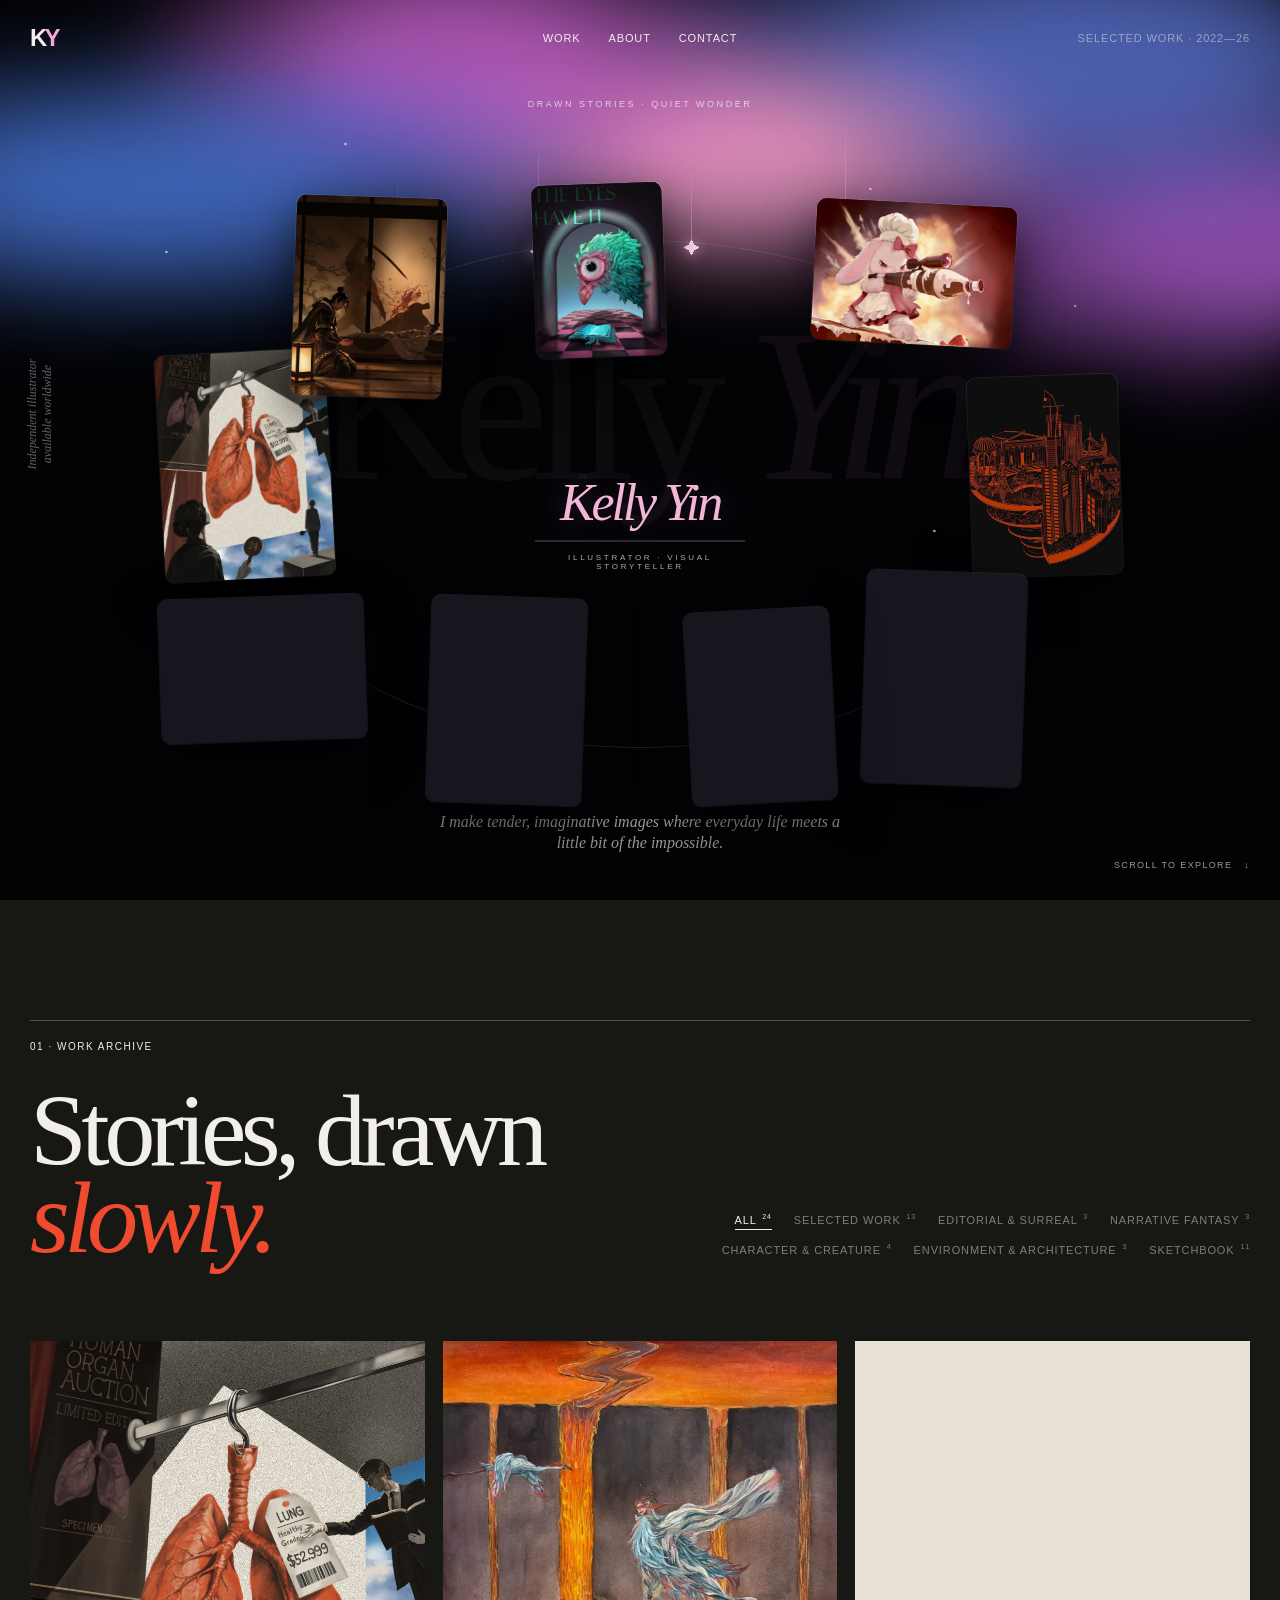
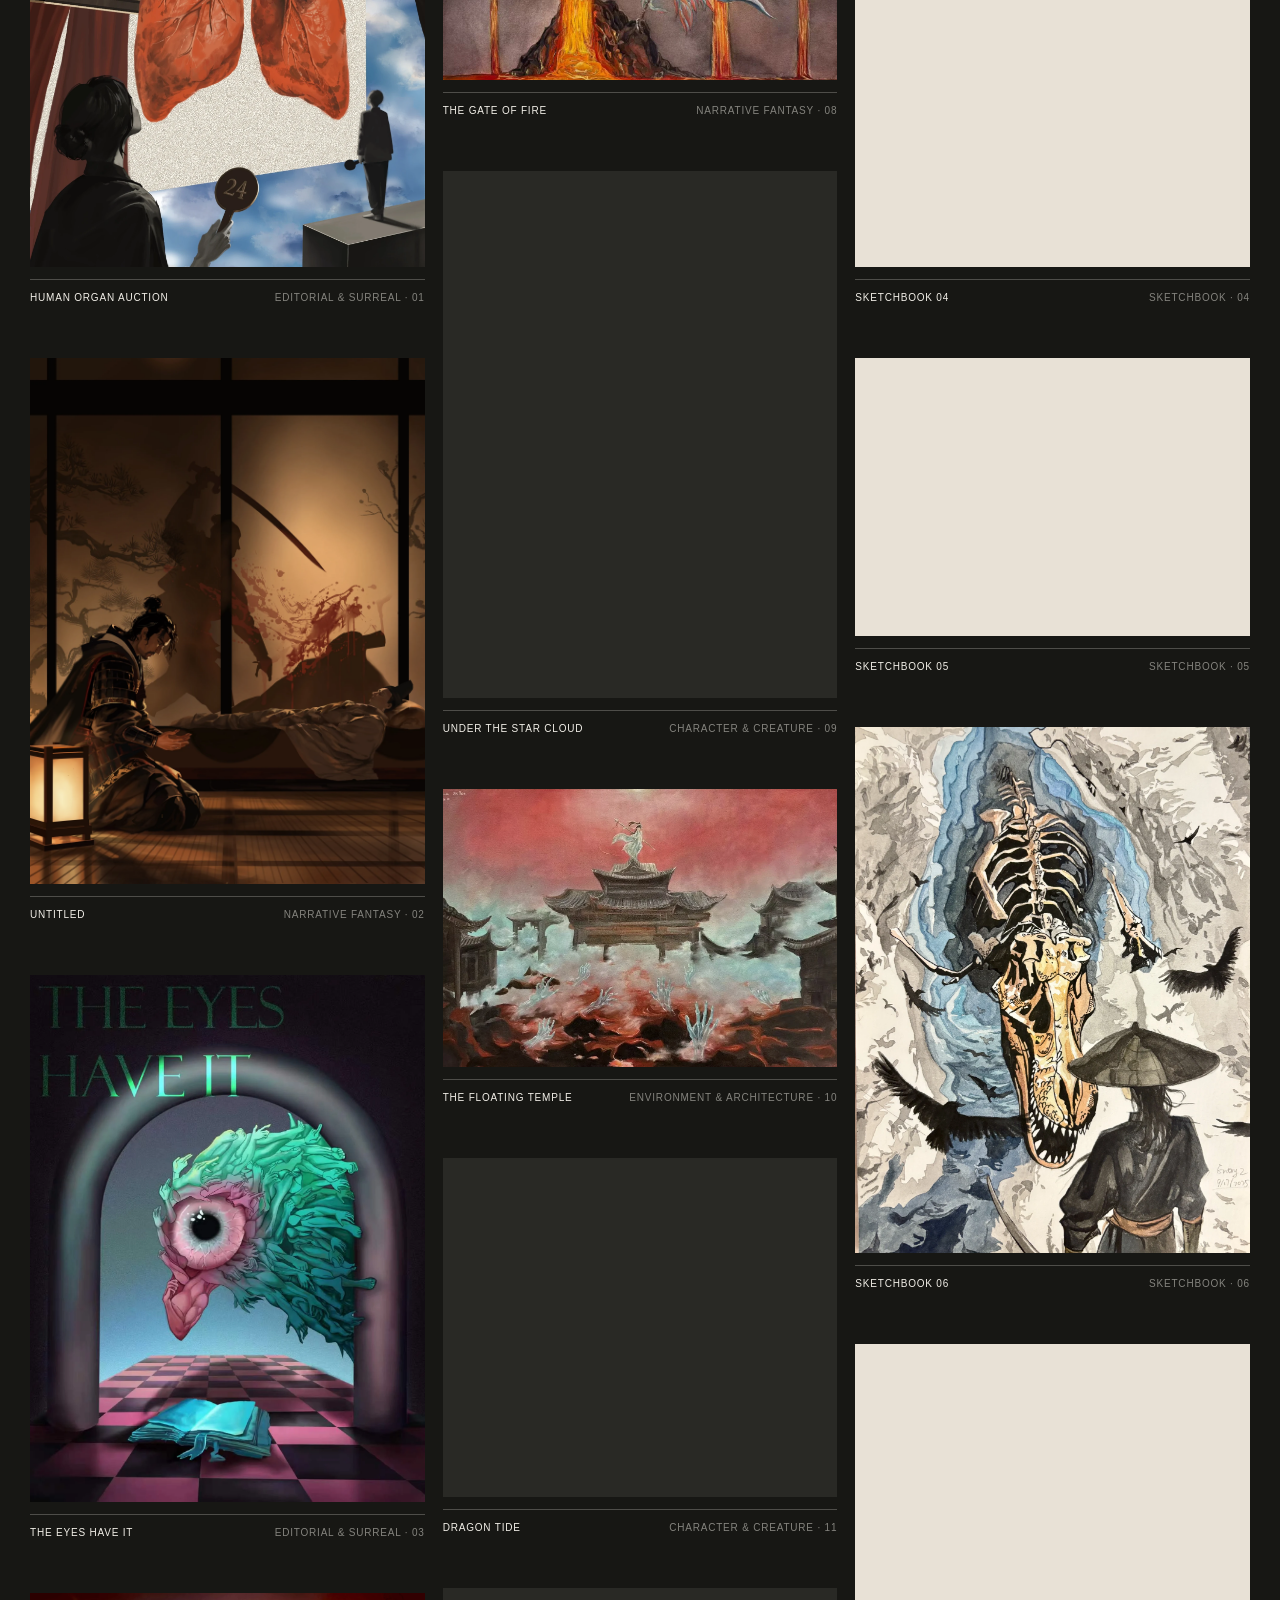
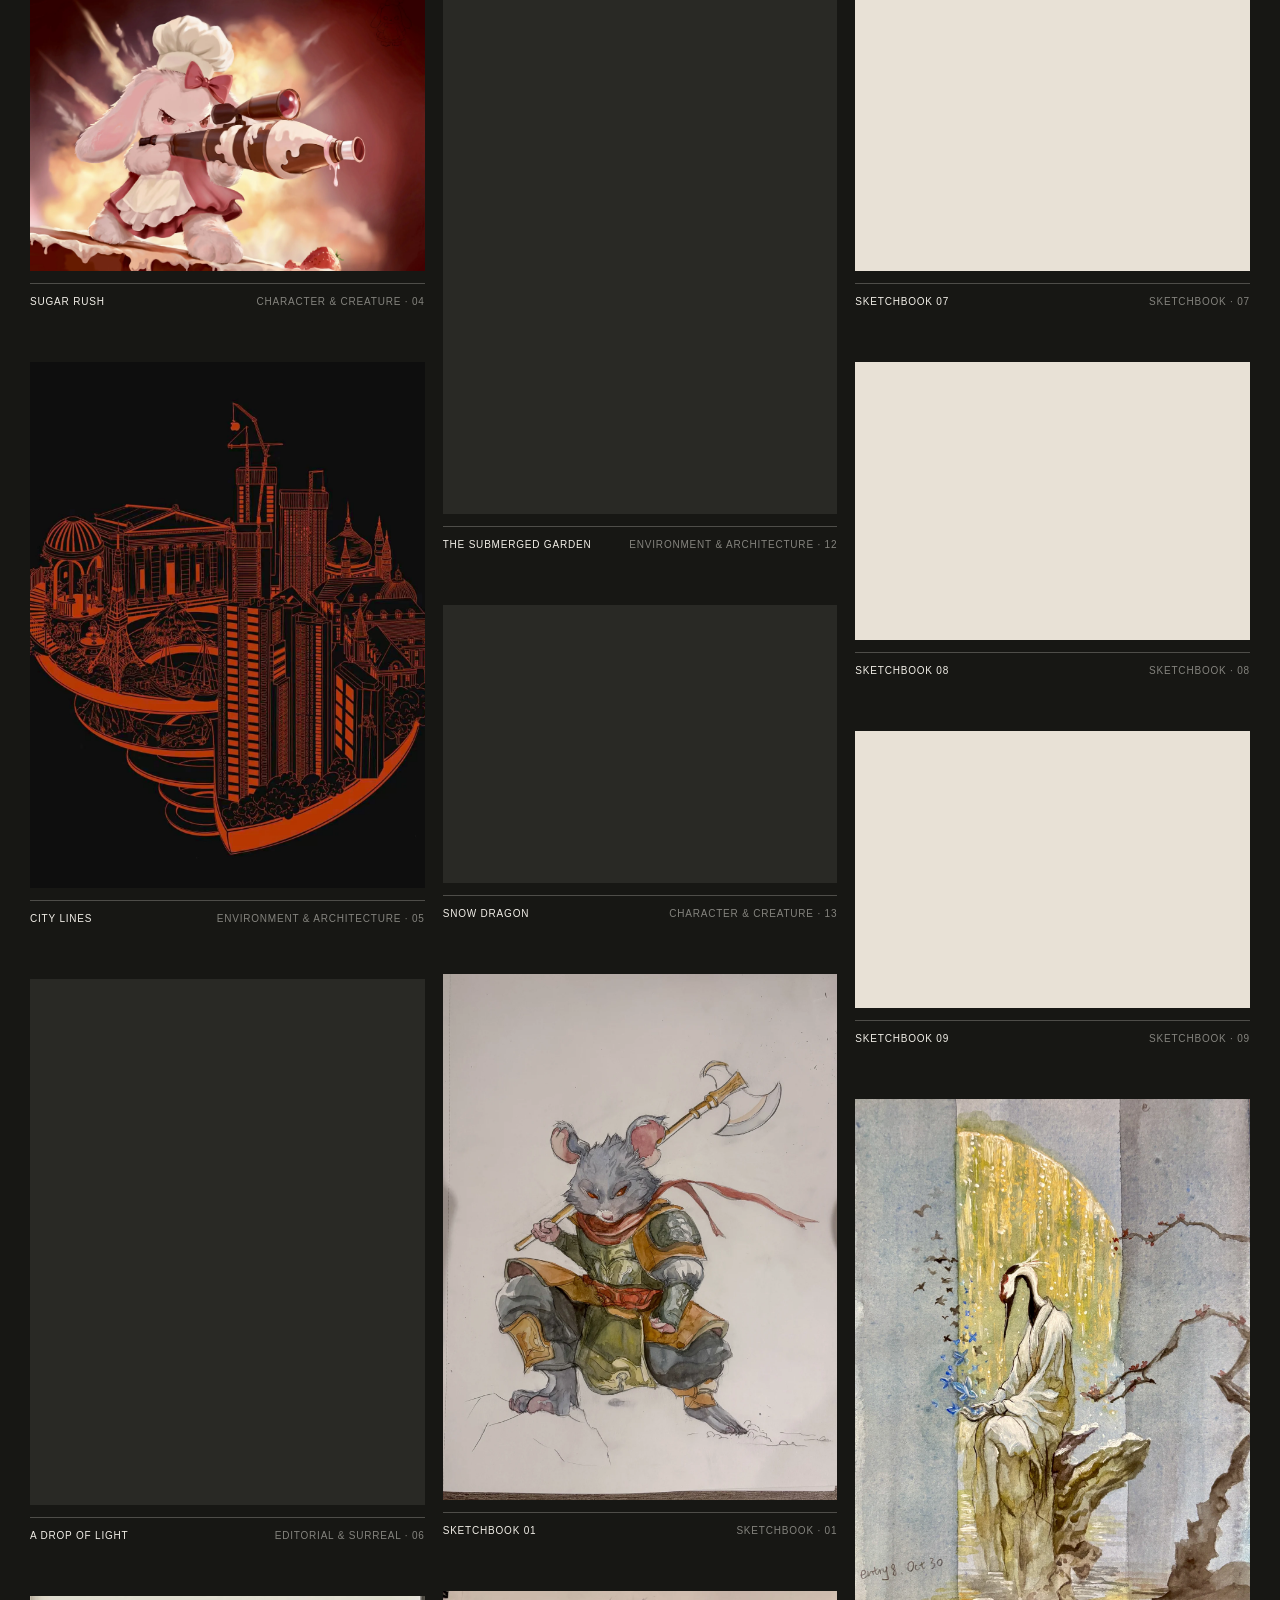
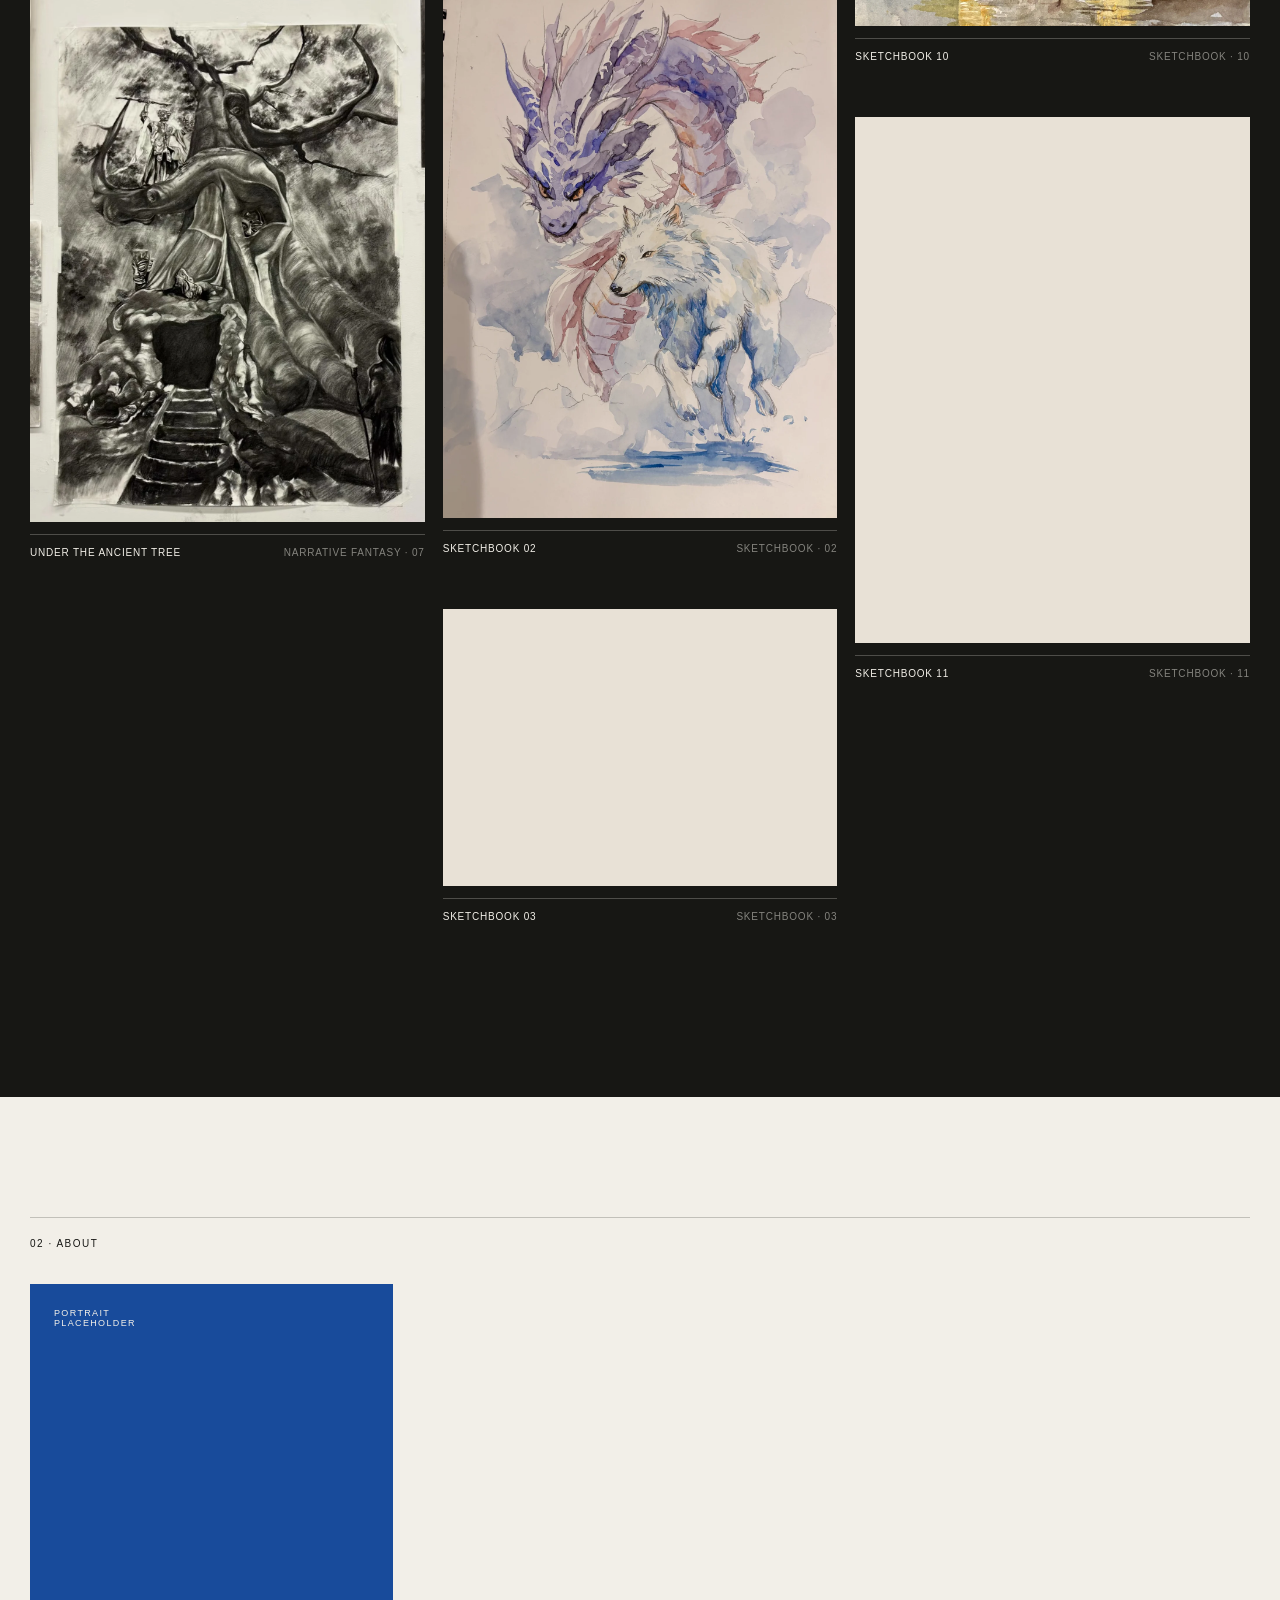
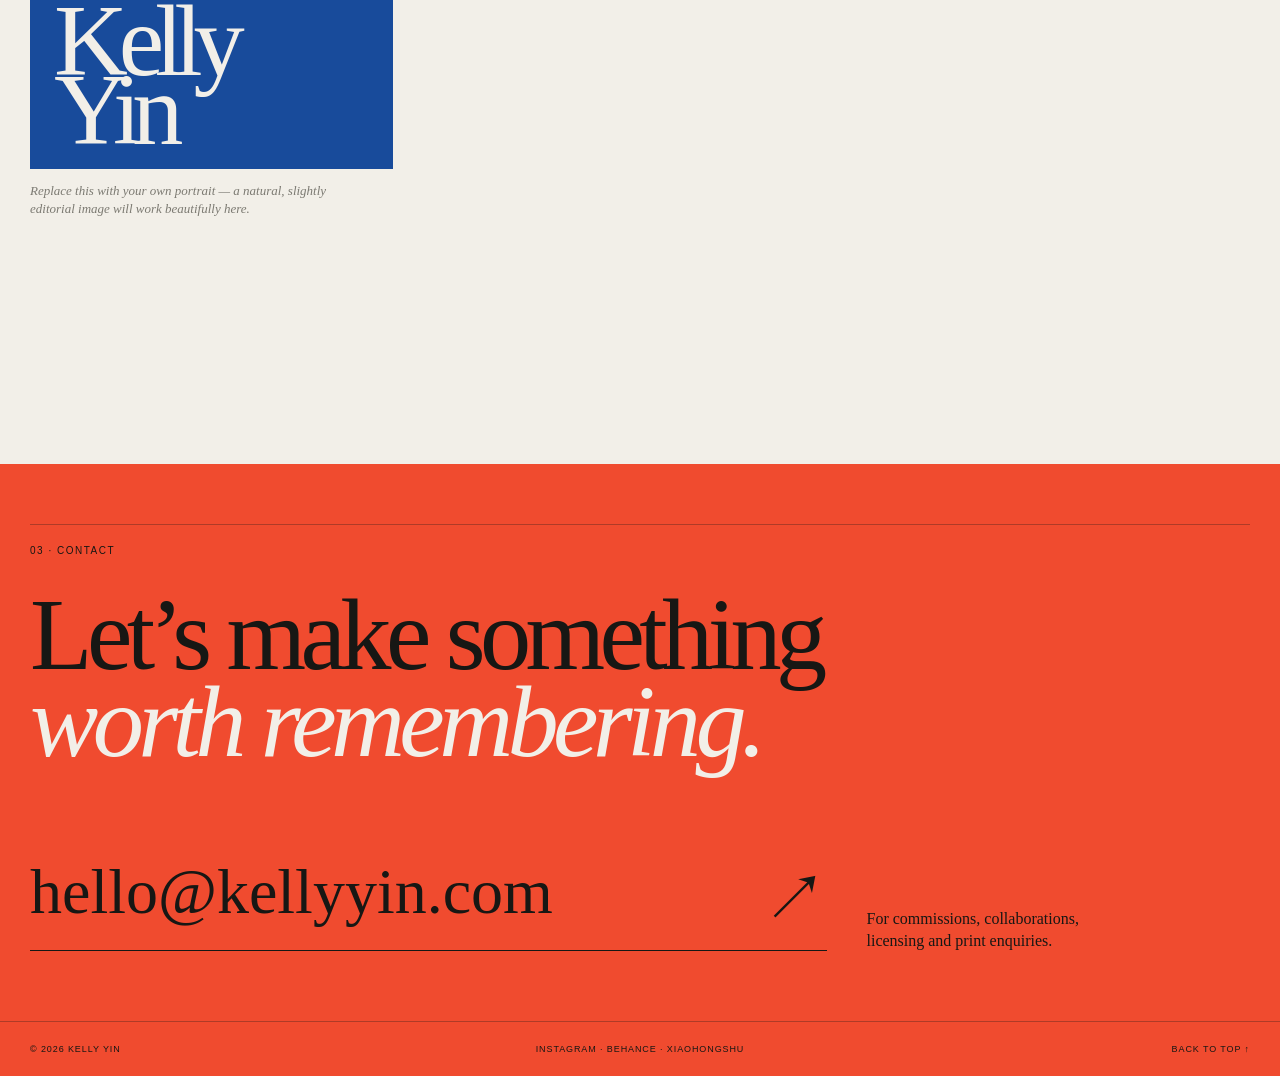
==== commit 3d5a8406: "Refine featured orbit and add genre filters" ====
--- a/index.html
+++ b/index.html
@@ -51,9 +51,13 @@
           <p class="eyebrow">01 · Work archive</p>
           <h2 id="work-heading">Stories, drawn<br><em>slowly.</em></h2>
         </div>
-        <div class="filters" role="group" aria-label="Filter projects">
+        <div class="filters" role="group" aria-label="Browse work by subject and genre">
           <button class="active" data-filter="all">All <sup>24</sup></button>
           <button data-filter="selected">Selected work <sup>13</sup></button>
+          <button data-filter="editorial">Editorial &amp; Surreal <sup>3</sup></button>
+          <button data-filter="narrative">Narrative Fantasy <sup>3</sup></button>
+          <button data-filter="character">Character &amp; Creature <sup>4</sup></button>
+          <button data-filter="environment">Environment &amp; Architecture <sup>3</sup></button>
           <button data-filter="sketchbook">Sketchbook <sup>11</sup></button>
         </div>
       </div>
--- a/styles.css
+++ b/styles.css
@@ -74,31 +74,30 @@
 .hero h1 em { font-weight: 400; color: rgba(244,168,215,.06); }
 .side-note { position: absolute; left: 25px; top: 46%; transform: rotate(-90deg) translateX(-50%); transform-origin: left top; margin: 0; font-family: var(--serif); font-size: 12px; font-style: italic; text-align: center; color: rgba(245,237,242,.4); }
 
-.orbit { width: min(68vw, 790px); aspect-ratio: 1.45 / 1; position: relative; margin-top: 48px; }
-.orbit::before { content: ""; position: absolute; left: 14%; right: 14%; top: 49%; height: 1px; background: linear-gradient(90deg, transparent, rgba(255,223,243,.2), transparent); }
-.orbit-track { position: absolute; inset: 0; }
-.orbit-item { position: absolute; width: 118px; aspect-ratio: 1; transition: filter .45s, opacity .45s; z-index: 2; animation: drift-a var(--drift-time, 7s) ease-in-out infinite alternate; animation-delay: var(--drift-delay, 0s); }
-.orbit-item:nth-child(even) { animation-name: drift-b; }
-.orbit-item:nth-child(3n) { animation-name: drift-c; }
-.orbit:hover .orbit-item, .orbit:focus-within .orbit-item { animation-play-state: paused; }
-.orbit-card { display: block; width: 100%; height: 100%; overflow: hidden; border-radius: 20px 38px 24px 42px; box-shadow: 0 16px 45px rgba(0,0,0,.62), 0 0 0 1px rgba(255,255,255,.1); transform: rotate(var(--card-rotation, 0deg)); transition: transform .45s, border-radius .45s, box-shadow .45s; background: #17151e; }
-.orbit-card img { transform: scale(1.06); transition: transform .55s; }
+.orbit { width: min(78vw, 960px); aspect-ratio: 1.55 / 1; position: relative; margin-top: 48px; }
+.orbit::before { content: ""; position: absolute; inset: 9% 7%; border: 1px solid rgba(255,223,243,.13); border-radius: 50%; mask-image: linear-gradient(90deg, transparent, #000 22%, #000 78%, transparent); }
+.orbit-track { position: absolute; inset: 0; transform-origin: 50% 50%; animation: orbit-turn 72s linear infinite; }
+.orbit-item { position: absolute; width: 150px; aspect-ratio: 3 / 4; z-index: 2; transition: filter .45s, opacity .45s; transform-origin: center; animation: orbit-counter 72s linear infinite; }
+.orbit-item.wide { aspect-ratio: 1.42 / 1; }
+.orbit-item.medium { aspect-ratio: 1 / .86; }
+.orbit:hover .orbit-track, .orbit:hover .orbit-item, .orbit:focus-within .orbit-track, .orbit:focus-within .orbit-item { animation-play-state: paused; }
+.orbit-card { display: block; width: 100%; height: 100%; overflow: hidden; border-radius: 9px; box-shadow: 0 18px 48px rgba(0,0,0,.68), 0 0 0 1px rgba(255,255,255,.1); transform: rotate(var(--card-rotation, 0deg)); transition: transform .45s, border-radius .45s, box-shadow .45s; background: #17151e; }
+.orbit-card img { transform: scale(1.015); transition: transform .55s; }
 .orbit-item:hover { z-index: 8; }
-.orbit-item:hover .orbit-card { transform: rotate(var(--card-rotation, 0deg)) scale(1.18); border-radius: 12px; box-shadow: 0 25px 60px rgba(0,0,0,.78), 0 0 28px rgba(235,154,215,.22); }
-.orbit-item:hover img { transform: scale(1.01); }
-.orbit:hover .orbit-item:not(:hover), .orbit:focus-within .orbit-item:not(:focus-within) { filter: blur(5px) grayscale(.35); opacity: .28; transform: scale(.9); }
+.orbit-item:hover .orbit-card { transform: rotate(var(--card-rotation, 0deg)) scale(1.11); border-radius: 5px; box-shadow: 0 27px 64px rgba(0,0,0,.82), 0 0 30px rgba(235,154,215,.2); }
+.orbit-item:hover img { transform: scale(1); }
+.orbit:hover .orbit-item:not(:hover), .orbit:focus-within .orbit-item:not(:focus-within) { filter: blur(5px) grayscale(.35); opacity: .27; }
+.orbit:hover .orbit-item:not(:hover) .orbit-card, .orbit:focus-within .orbit-item:not(:focus-within) .orbit-card { transform: rotate(var(--card-rotation, 0deg)) scale(.93); }
 .orbit:hover .identity, .orbit:focus-within .identity { opacity: .42; filter: blur(1px); }
-.p1 { left: 4%; top: 30%; --card-rotation: -7deg; --drift-time: 7.6s; --drift-delay: -2s; }
-.p2 { left: 20%; top: 7%; width: 132px; --card-rotation: 5deg; --drift-time: 8.4s; --drift-delay: -4s; }
-.p3 { left: 43%; top: 1%; width: 104px; --card-rotation: -3deg; --drift-time: 6.9s; --drift-delay: -1s; }
-.p4 { right: 18%; top: 10%; width: 126px; --card-rotation: 7deg; --drift-time: 7.8s; --drift-delay: -5s; }
-.p5 { right: 2%; top: 35%; width: 110px; --card-rotation: -6deg; --drift-time: 8.8s; --drift-delay: -3s; }
-.p6 { right: 13%; bottom: 3%; width: 132px; --card-rotation: 4deg; --drift-time: 7.2s; --drift-delay: -6s; }
-.p7 { left: 30%; bottom: 1%; width: 112px; --card-rotation: -7deg; --drift-time: 8.1s; --drift-delay: -2.5s; }
-.p8 { left: 8%; bottom: 8%; width: 102px; --card-rotation: 6deg; --drift-time: 7.4s; --drift-delay: -4.5s; }
-.orbit-card.wide { aspect-ratio: 1.25 / 1; }
-.orbit-card.square { border-radius: 18px; }
-.orbit-card.landscape { aspect-ratio: 1.35 / 1; }
+.p1 { left: 0; top: 27%; width: 170px; --card-rotation: -3deg; }
+.p2 { left: 14%; top: 2%; width: 150px; --card-rotation: 2deg; }
+.p3 { left: 39%; top: 0; width: 130px; --card-rotation: -2deg; }
+.p4 { right: 11%; top: 3%; width: 200px; --card-rotation: 3deg; }
+.p5 { right: 0; top: 31%; width: 150px; --card-rotation: -2deg; }
+.p6 { right: 10%; bottom: 3%; width: 160px; --card-rotation: 2deg; }
+.p7 { left: 55%; bottom: 0; width: 145px; --card-rotation: -3deg; }
+.p8 { left: 28%; bottom: 0; width: 155px; --card-rotation: 2deg; }
+.p9 { left: 0; bottom: 10%; width: 205px; --card-rotation: -2deg; }
 .identity { position: absolute; z-index: 5; left: 50%; top: 55%; width: 300px; transform: translate(-50%,-50%); display: flex; flex-direction: column; align-items: center; text-align: center; transition: opacity .45s, filter .45s; }
 .portrait-placeholder { width: 106px; aspect-ratio: 1; border-radius: 50%; background: var(--red); display: grid; place-items: center; margin-bottom: 15px; overflow: hidden; color: #171714; }
 .portrait-placeholder b { font-family: var(--serif); font-size: 38px; font-weight: 400; font-style: italic; }
@@ -111,11 +110,11 @@
 
 .work-section, .about, .contact { padding: 120px 30px; }
 .work-section { background: #171714; color: var(--paper); }
-.section-head { display: grid; grid-template-columns: 1.2fr 1fr; align-items: end; border-top: 1px solid rgba(242,239,232,.25); padding-top: 20px; margin-bottom: 80px; }
+.section-head { display: grid; grid-template-columns: .9fr 1.1fr; align-items: end; border-top: 1px solid rgba(242,239,232,.25); padding-top: 20px; margin-bottom: 80px; }
 .eyebrow { margin: 0 0 35px; font-size: 10px; text-transform: uppercase; letter-spacing: .15em; }
 .section-head h2, .about h2, .contact h2 { margin: 0; font-family: var(--serif); font-size: clamp(52px, 8vw, 112px); font-weight: 400; line-height: .85; letter-spacing: -.055em; }
 .section-head h2 em, .about h2 em, .contact h2 em { font-weight: 400; color: var(--red); }
-.filters { justify-self: end; display: flex; flex-wrap: wrap; justify-content: flex-end; gap: 9px 22px; max-width: 440px; }
+.filters { justify-self: end; display: flex; flex-wrap: wrap; justify-content: flex-end; gap: 9px 22px; max-width: 680px; }
 .filters button { color: rgba(242,239,232,.48); border: 0; border-bottom: 1px solid transparent; background: transparent; padding: 4px 0; cursor: pointer; font-size: 11px; text-transform: uppercase; letter-spacing: .08em; }
 .filters button:hover, .filters button.active { color: var(--paper); border-color: currentColor; }
 .filters sup { margin-left: 2px; font-size: 7px; }
@@ -165,9 +164,8 @@
 
 @keyframes cloud-breathe { to { transform: translateX(-50%) scale(1.06) translateY(14px); filter: blur(38px) saturate(1.24); } }
 @keyframes thread-sway { to { transform: rotate(2.5deg) translateX(3px); opacity: .65; } }
-@keyframes drift-a { to { transform: translate3d(9px,-13px,0) rotate(1.5deg); } }
-@keyframes drift-b { to { transform: translate3d(-10px,11px,0) rotate(-1.4deg); } }
-@keyframes drift-c { to { transform: translate3d(7px,9px,0) rotate(.8deg); } }
+@keyframes orbit-turn { to { transform: rotate(360deg); } }
+@keyframes orbit-counter { to { transform: rotate(-360deg); } }
 @keyframes bob { 50% { transform: translateY(5px); } }
 
 @media (min-width: 1200px) {
@@ -178,11 +176,11 @@
   .site-header { grid-template-columns: 1fr auto; padding: 18px; }
   .site-header nav { gap: 18px; }
   .edition { display: none; }
-  .hero { min-height: 850px; padding-inline: 18px; }
+  .hero { min-height: 900px; padding-inline: 18px; }
   .side-note { display: none; }
   .hero h1 { top: 35%; font-size: 26vw; }
   .hero-kicker { top: 9%; }
-  .orbit { width: 640px; transform: scale(.71); }
+  .orbit { position: absolute; left: calc(50% - 390px); top: 180px; width: 780px; margin: 0; transform: scale(.72); transform-origin: center; }
   .hero-intro { bottom: 62px; }
   .scroll-cue { right: 18px; bottom: 20px; }
   .work-section, .about, .contact { padding: 80px 18px; }
@@ -201,8 +199,12 @@
   footer span:nth-child(2) { display: none; }
 }
 
+@media (max-width: 520px) {
+  .orbit { top: 215px; transform: scale(.56); }
+}
+
 @media (prefers-reduced-motion: reduce) {
   html { scroll-behavior: auto; }
-  .orbit-item, .hero::before, .star-thread, .scroll-cue span { animation: none; }
+  .orbit-track, .orbit-item, .hero::before, .star-thread, .scroll-cue span { animation: none; }
   *, *::before, *::after { transition-duration: .01ms !important; }
 }
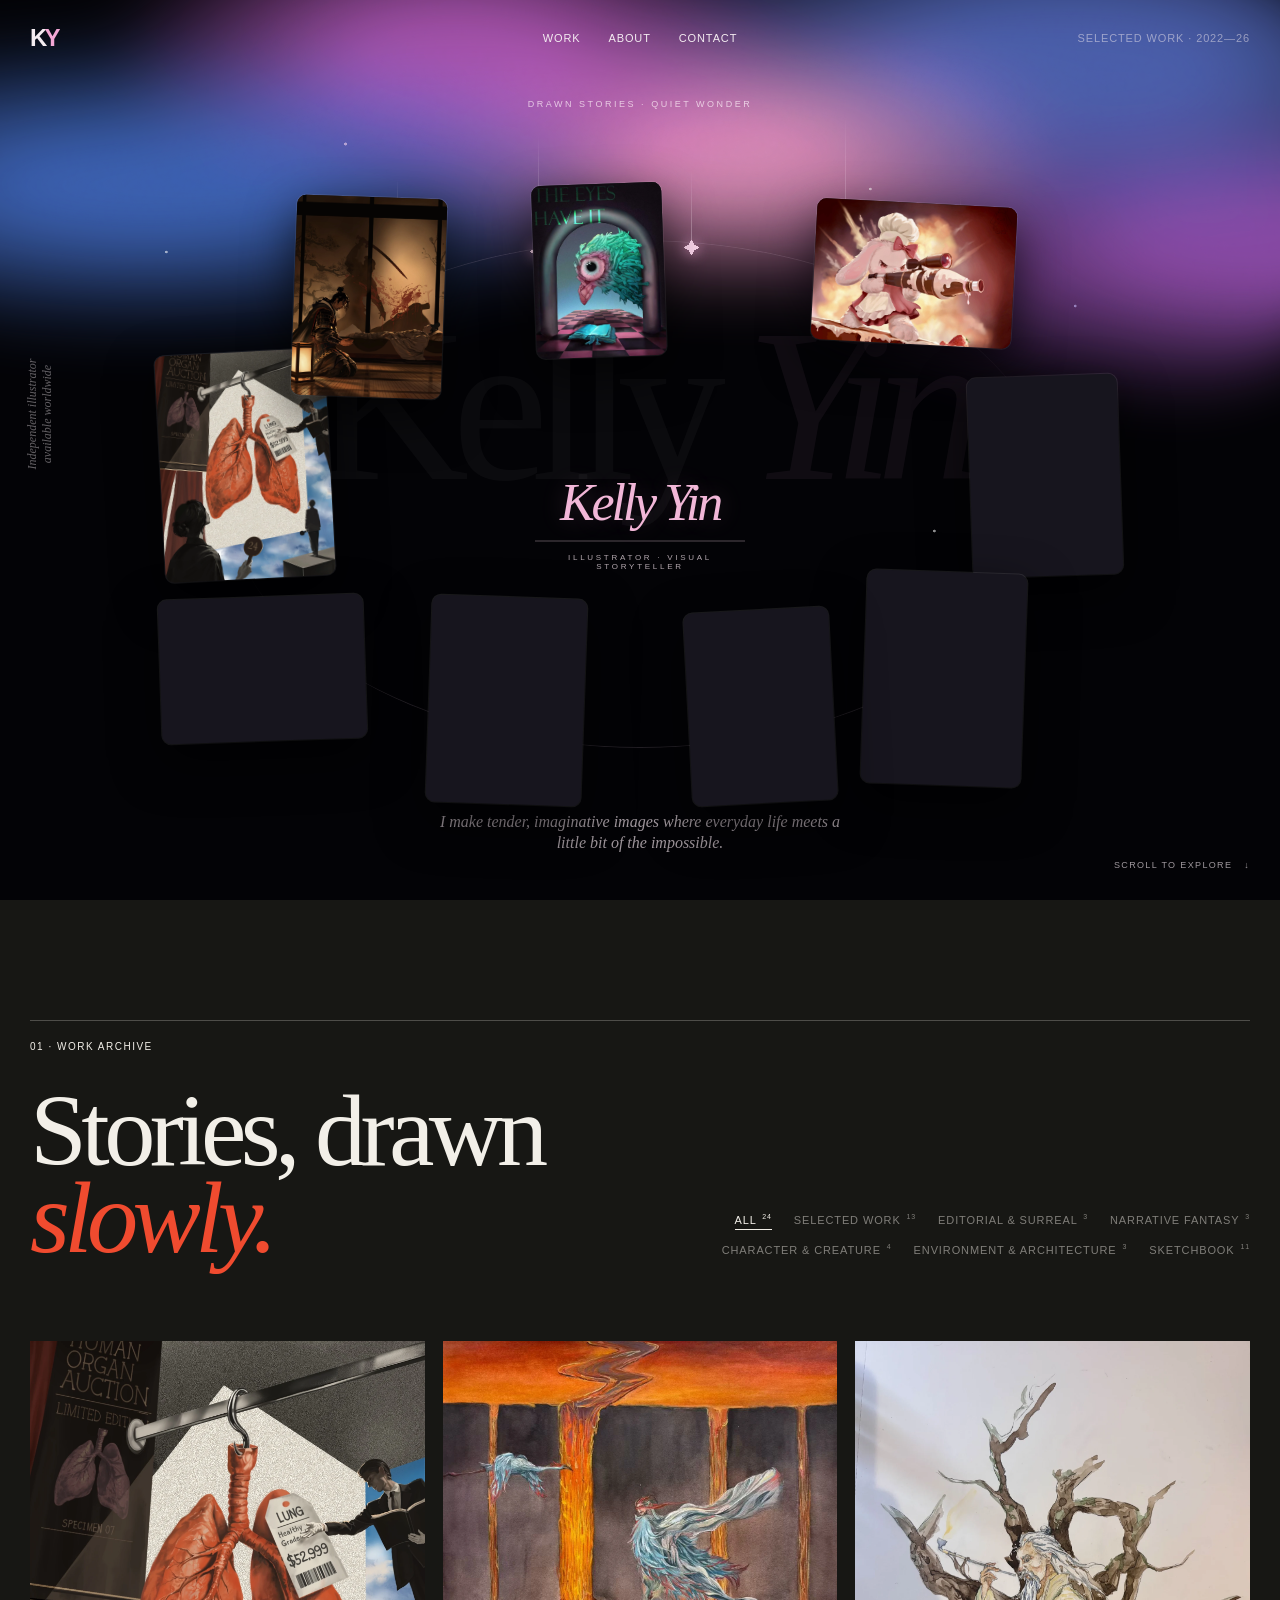
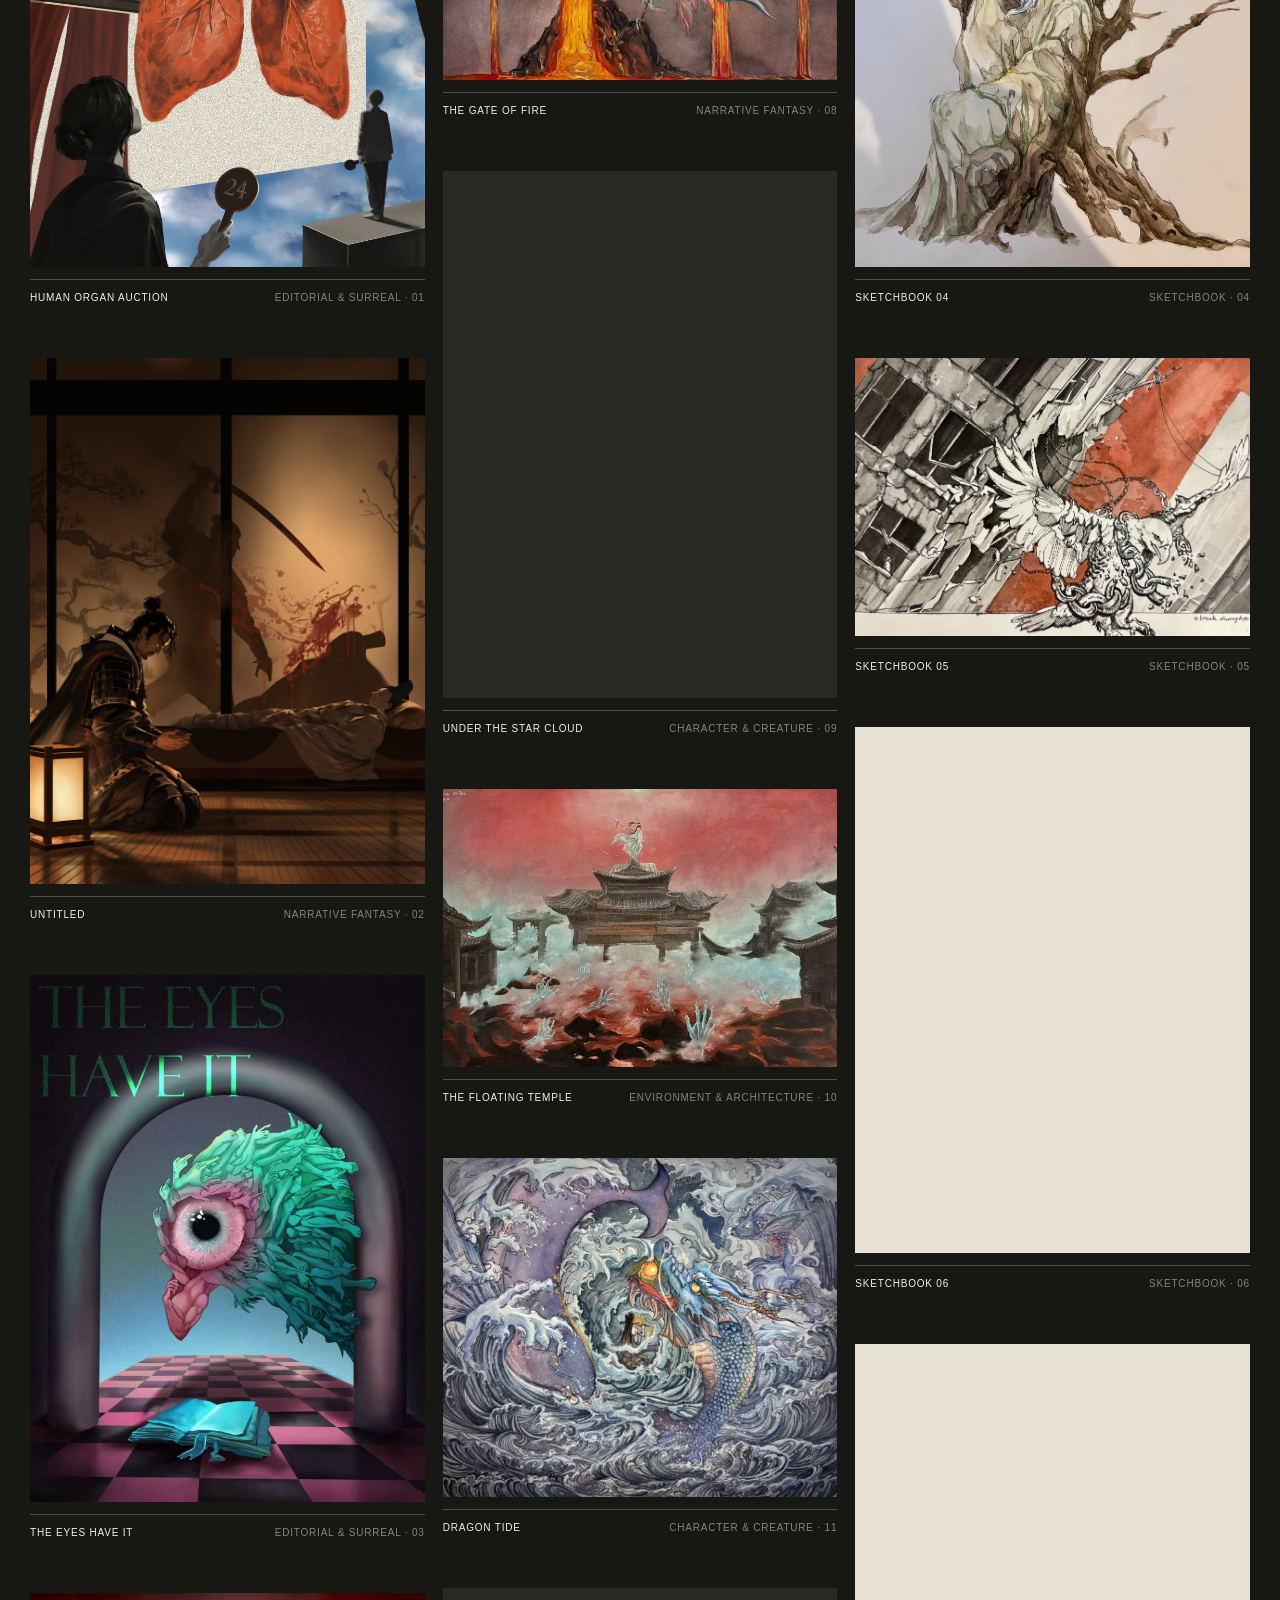
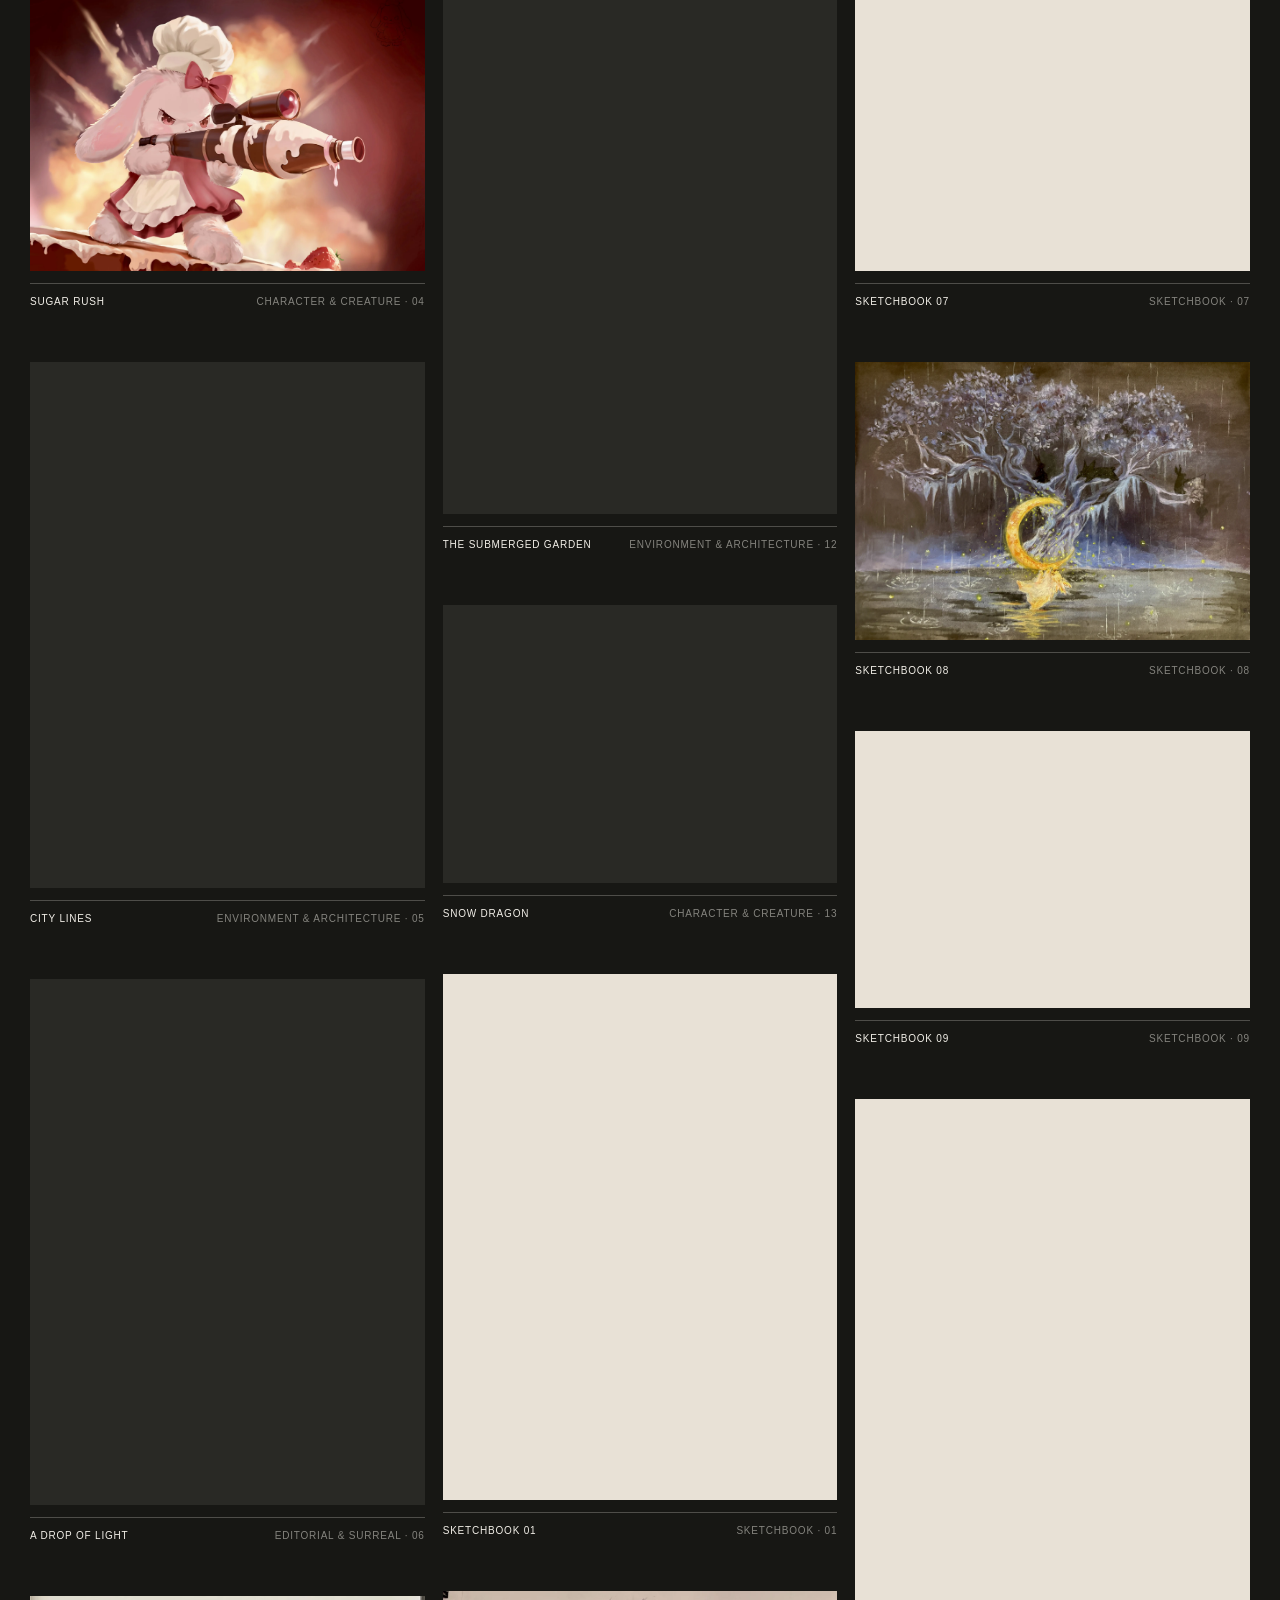
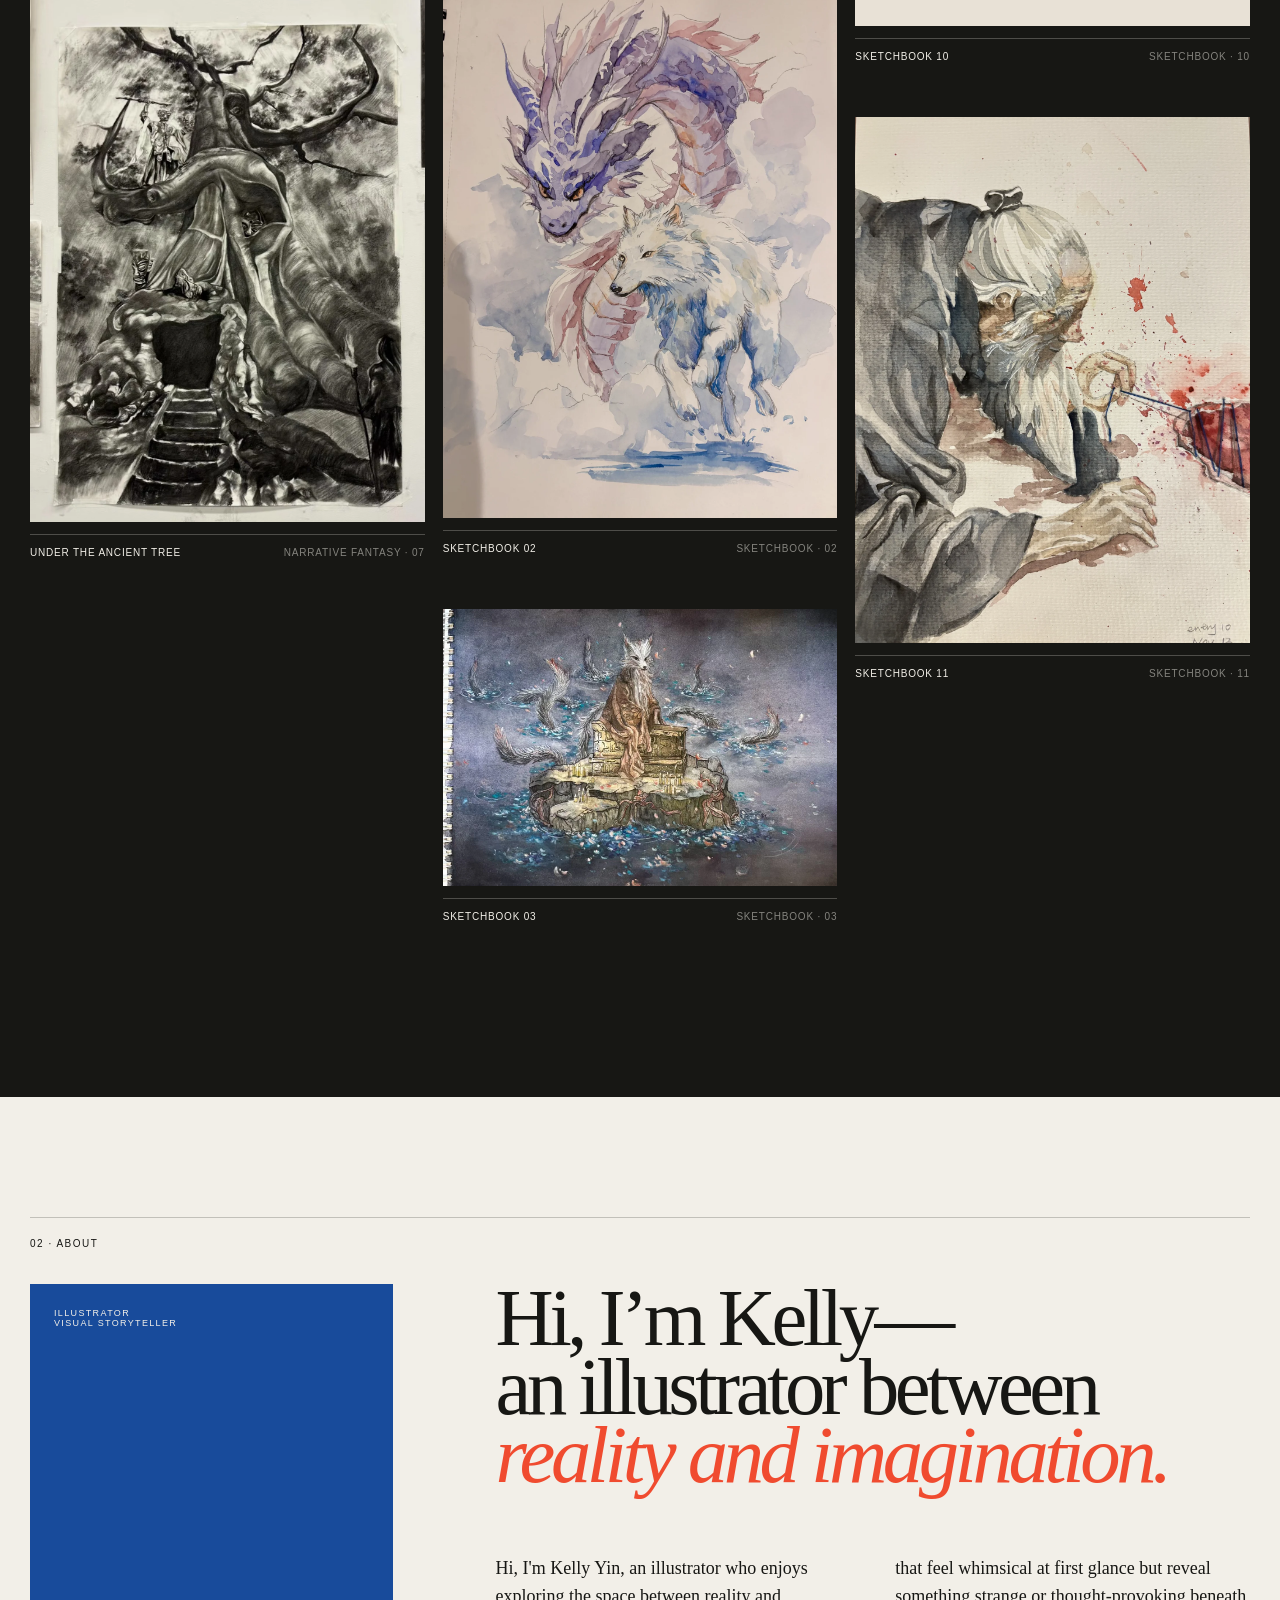
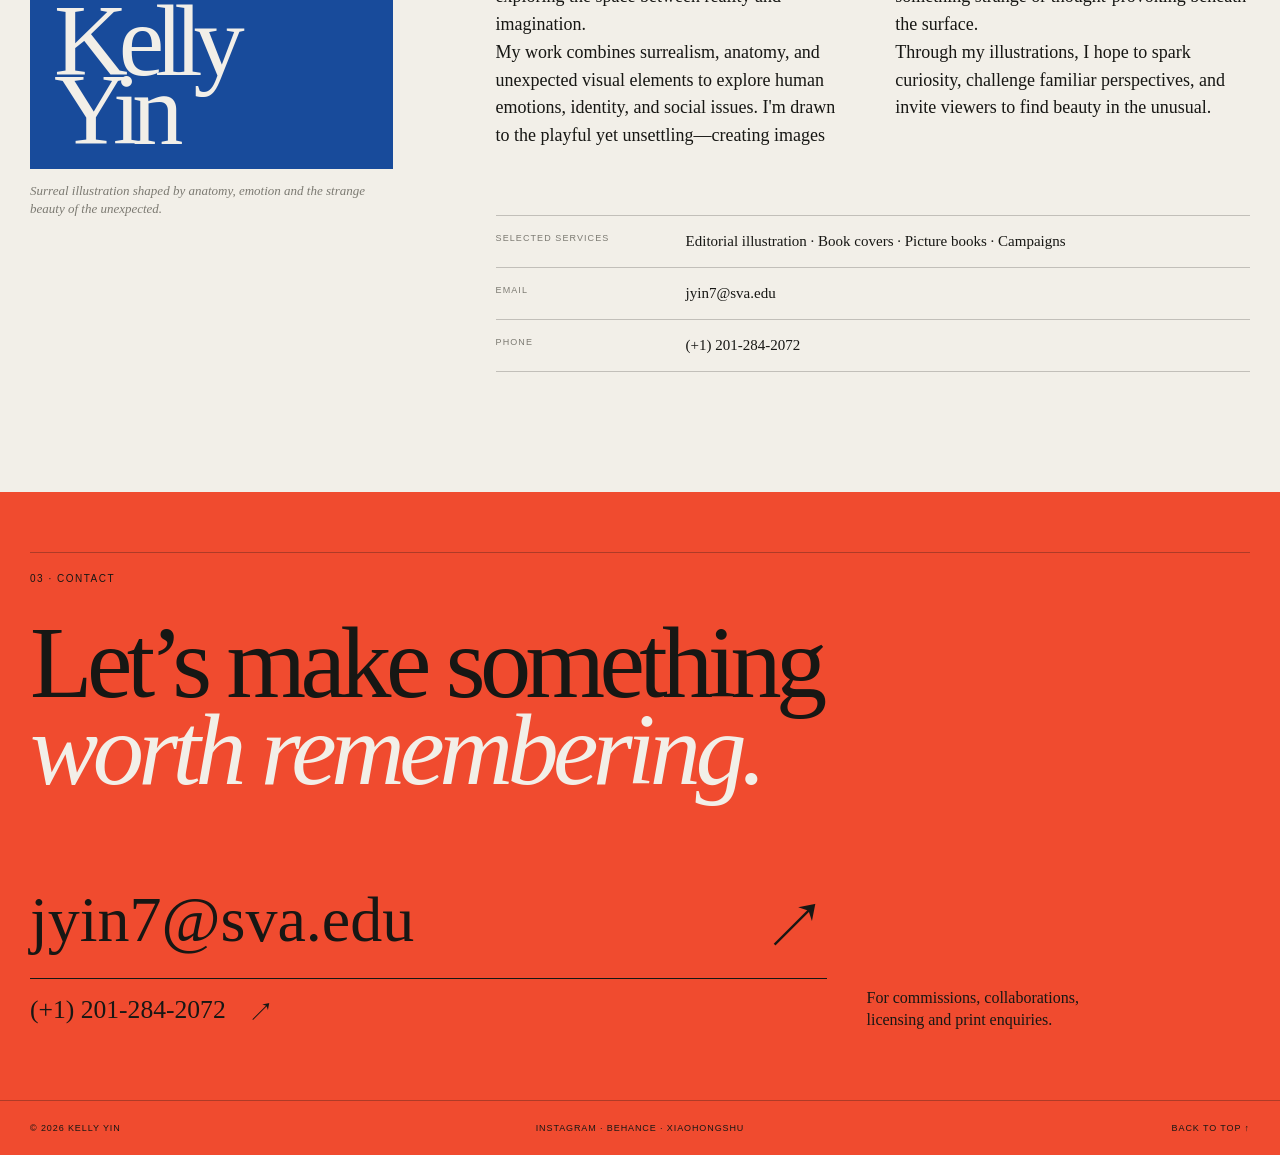
==== commit 052aee38: "Add Kelly Yin biography and contact details" ====
--- a/index.html
+++ b/index.html
@@ -70,21 +70,22 @@
       <div class="about-grid">
         <div class="about-portrait">
           <div class="photo-slot">
-            <span>Portrait<br>placeholder</span>
+            <span>Illustrator<br>Visual storyteller</span>
             <b>Kelly<br>Yin</b>
           </div>
-          <p>Replace this with your own portrait — a natural, slightly editorial image will work beautifully here.</p>
+          <p>Surreal illustration shaped by anatomy, emotion and the strange beauty of the unexpected.</p>
         </div>
         <div class="about-copy">
-          <h2 id="about-heading">Hello, I’m Kelly—<br>an illustrator of <em>quietly strange</em> worlds.</h2>
+          <h2 id="about-heading">Hi, I’m Kelly—<br>an illustrator between <em>reality and imagination.</em></h2>
           <div class="bio-columns">
-            <p>I’m an independent illustrator creating atmospheric images for editorial, publishing and selected cultural projects. My work finds gentle tension in ordinary moments, balancing hand-drawn texture with clear, contemporary composition.</p>
-            <p>This preview copy is ready to be replaced with your real biography, location, clients, awards and representation details. Chinese and English versions can also be added.</p>
+            <p>Hi, I'm Kelly Yin, an illustrator who enjoys exploring the space between reality and imagination.</p>
+            <p>My work combines surrealism, anatomy, and unexpected visual elements to explore human emotions, identity, and social issues. I'm drawn to the playful yet unsettling—creating images that feel whimsical at first glance but reveal something strange or thought-provoking beneath the surface.</p>
+            <p>Through my illustrations, I hope to spark curiosity, challenge familiar perspectives, and invite viewers to find beauty in the unusual.</p>
           </div>
           <dl class="services">
             <div><dt>Selected services</dt><dd>Editorial illustration · Book covers · Picture books · Campaigns</dd></div>
-            <div><dt>Based in</dt><dd>Your city · Working worldwide</dd></div>
-            <div><dt>Representation</dt><dd>Available for selected commissions</dd></div>
+            <div><dt>Email</dt><dd><a href="mailto:jyin7@sva.edu">jyin7@sva.edu</a></dd></div>
+            <div><dt>Phone</dt><dd><a href="tel:+12012842072">(+1) 201-284-2072</a></dd></div>
           </dl>
         </div>
       </div>
@@ -94,7 +95,10 @@
       <p class="eyebrow">03 · Contact</p>
       <h2 id="contact-heading">Let’s make something<br><em>worth remembering.</em></h2>
       <div class="contact-row">
-        <a href="mailto:hello@kellyyin.com">hello@kellyyin.com <span>↗</span></a>
+        <div class="contact-links">
+          <a class="email-link" href="mailto:jyin7@sva.edu">jyin7@sva.edu <span>↗</span></a>
+          <a class="phone-link" href="tel:+12012842072">(+1) 201-284-2072 <span>↗</span></a>
+        </div>
         <p>For commissions, collaborations,<br>licensing and print enquiries.</p>
       </div>
     </section>
--- a/styles.css
+++ b/styles.css
@@ -156,7 +156,10 @@
 .contact h2 { max-width: 1150px; }
 .contact h2 em { color: var(--paper); }
 .contact-row { display: grid; grid-template-columns: 1.35fr .65fr; align-items: end; gap: 40px; margin-top: 90px; }
-.contact-row a { font-family: var(--serif); font-size: clamp(30px, 5vw, 72px); border-bottom: 1px solid currentColor; padding-bottom: 8px; display: flex; justify-content: space-between; }
+.contact-links { display: grid; gap: 16px; }
+.contact-links a { font-family: var(--serif); display: flex; justify-content: space-between; }
+.contact-links .email-link { font-size: clamp(30px, 5vw, 72px); border-bottom: 1px solid currentColor; padding-bottom: 8px; }
+.contact-links .phone-link { width: fit-content; gap: 22px; font-size: clamp(18px, 2vw, 30px); }
 .contact-row p { margin: 0; font-family: var(--serif); font-size: 16px; line-height: 1.35; }
 footer { display: grid; grid-template-columns: 1fr 1fr 1fr; padding: 22px 30px; background: var(--red); border-top: 1px solid rgba(23,23,20,.3); font-size: 9px; text-transform: uppercase; letter-spacing: .1em; }
 footer span:nth-child(2) { text-align: center; }
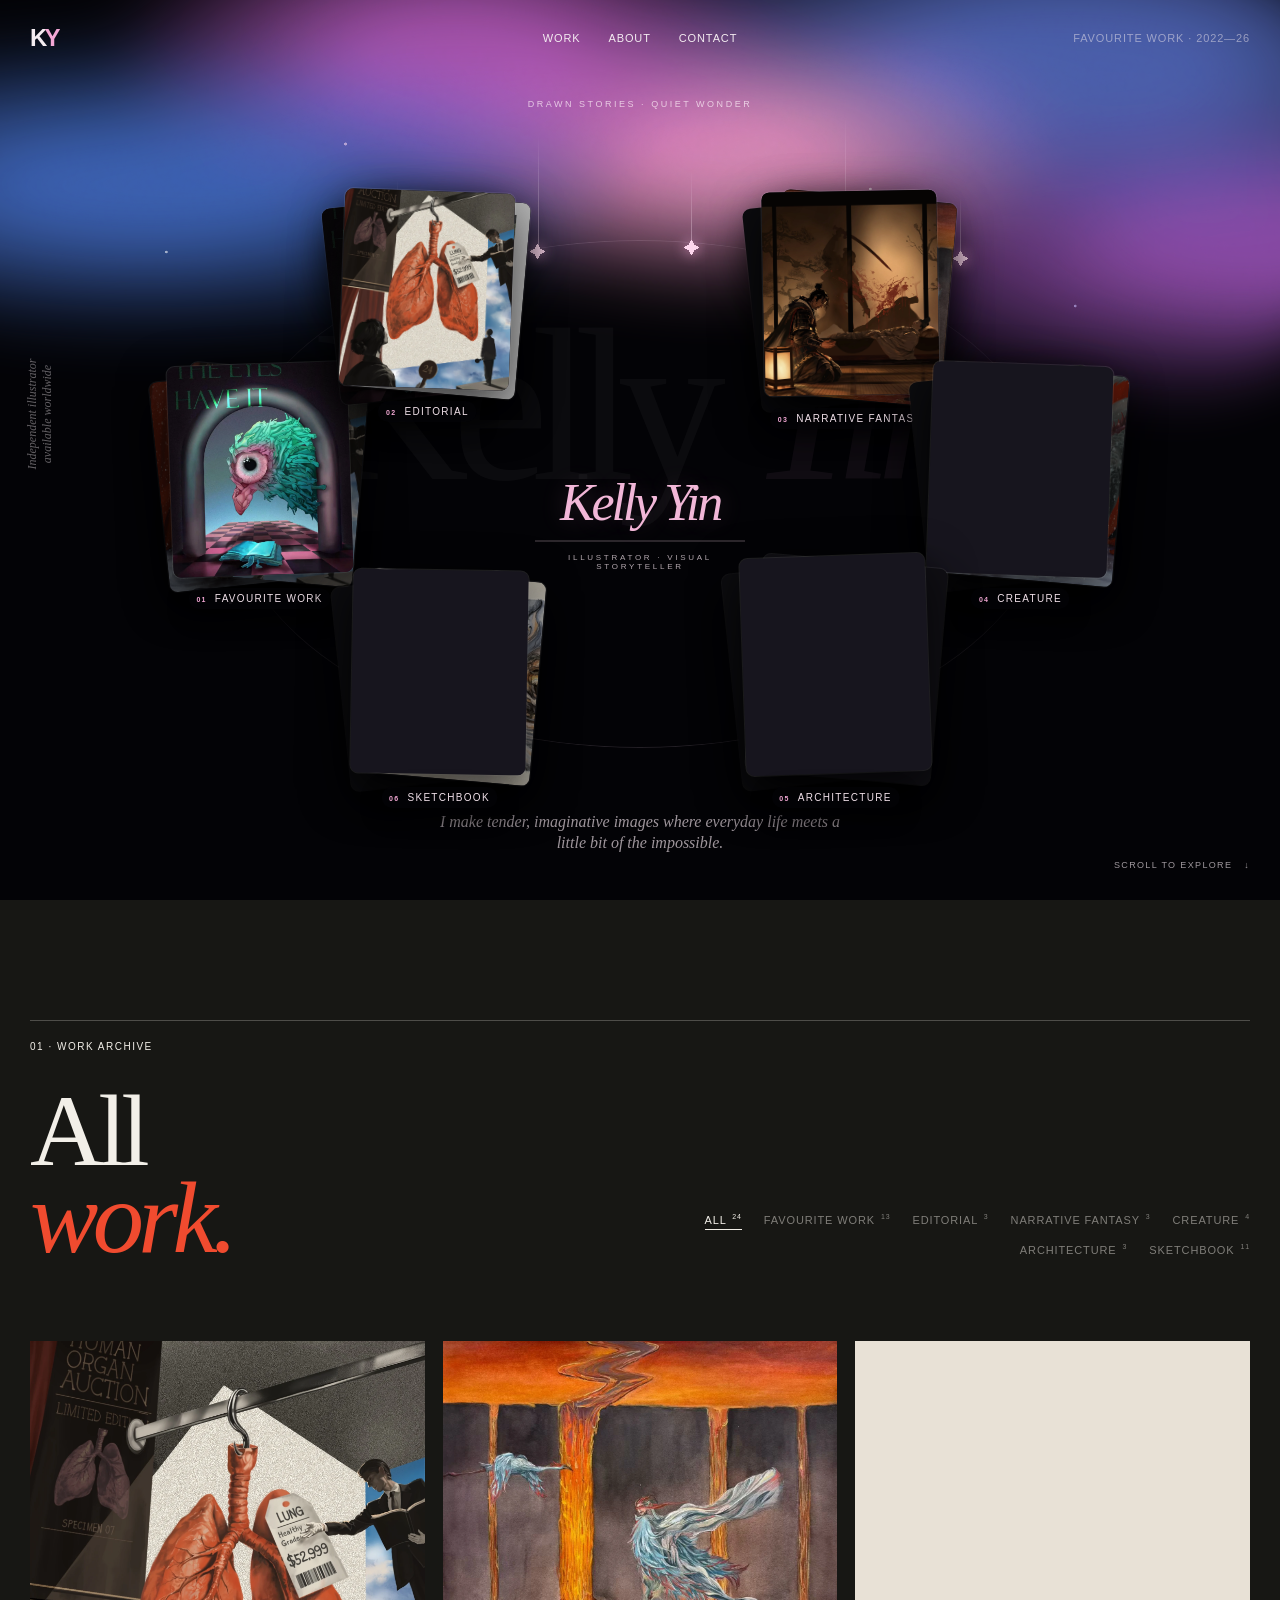
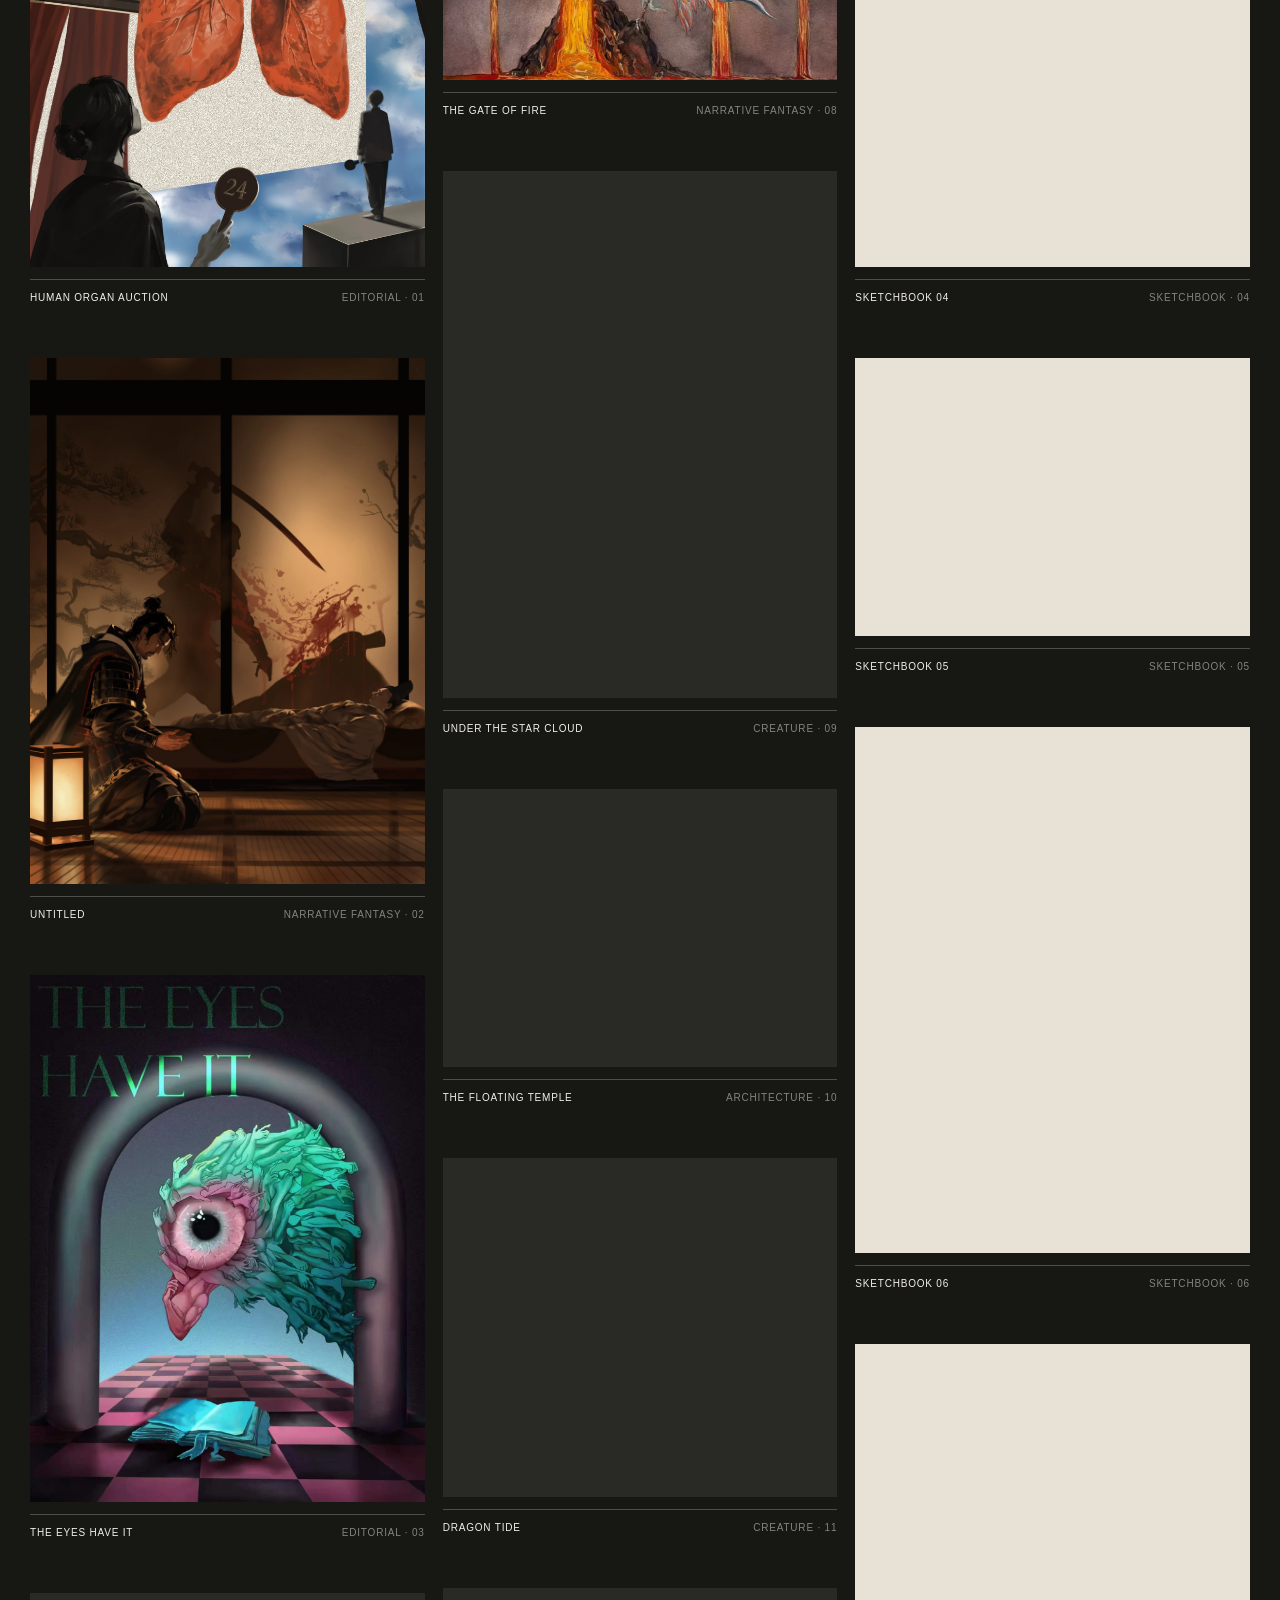
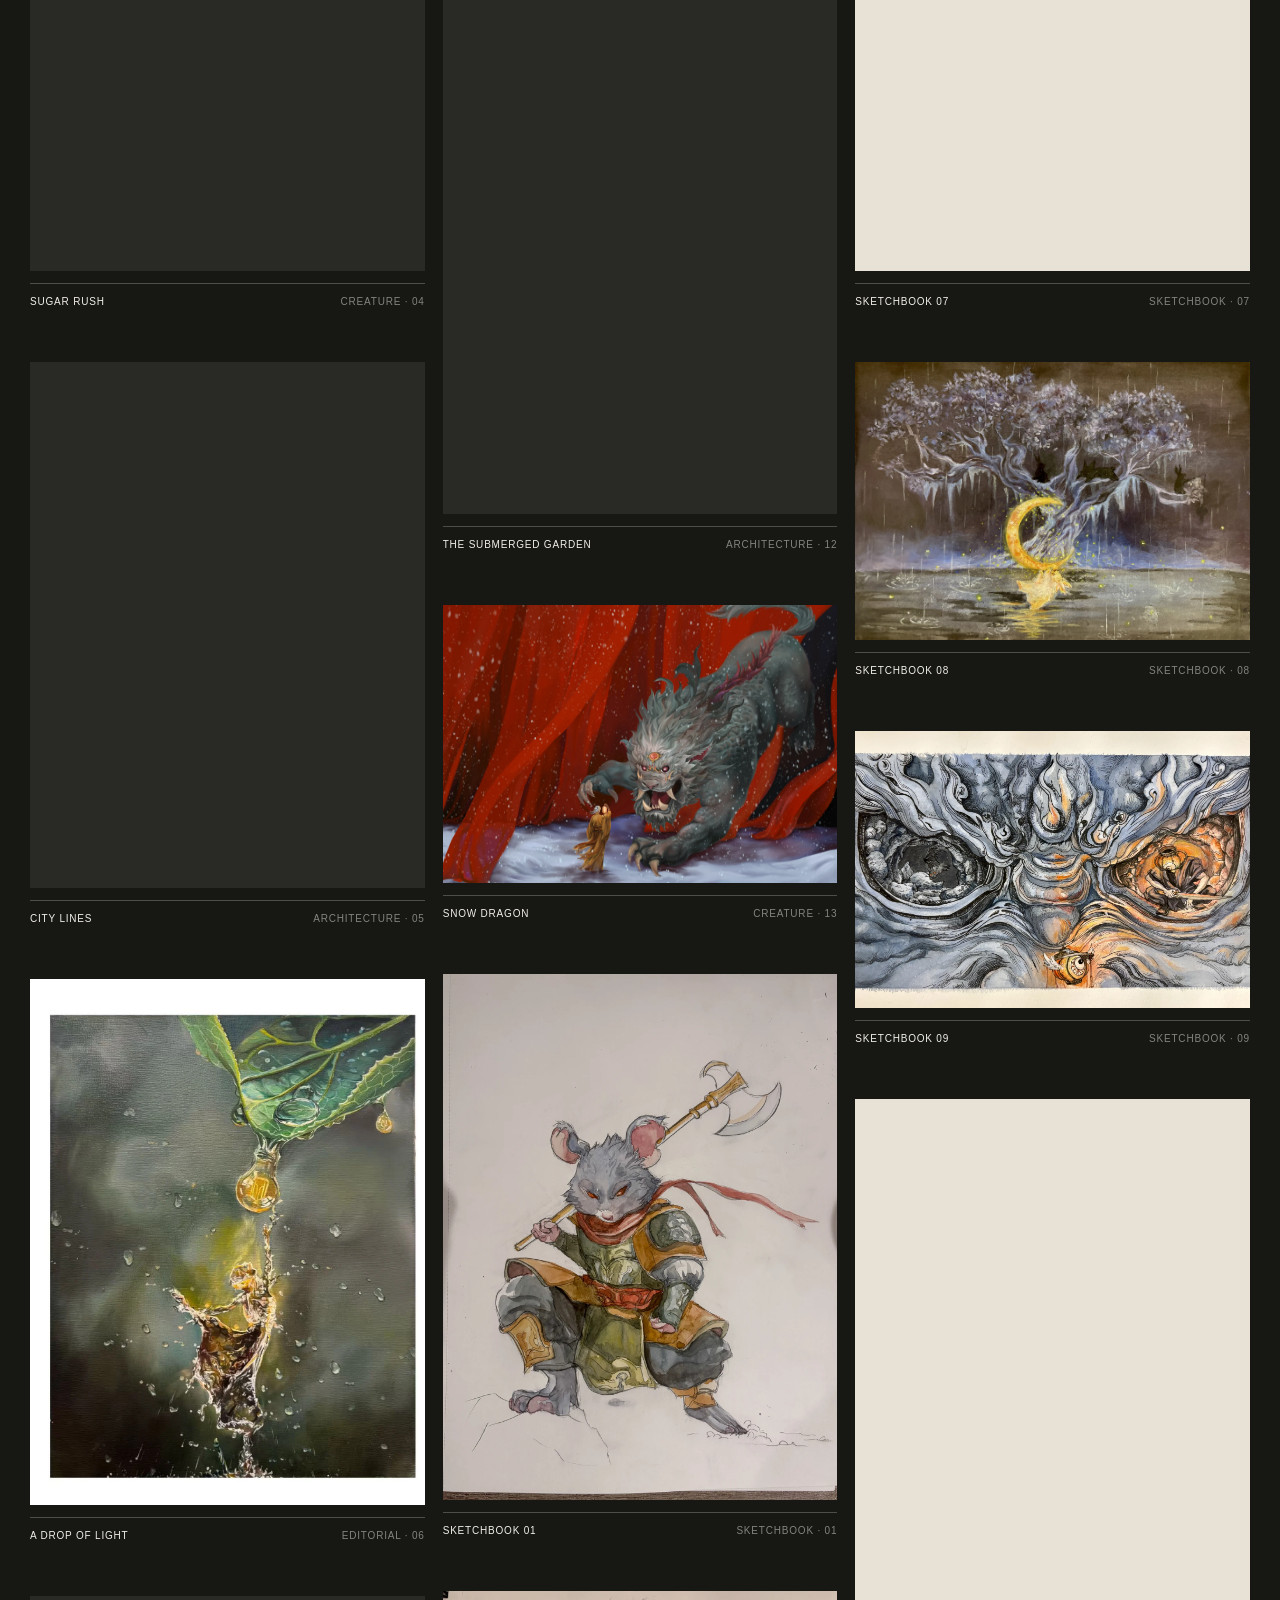
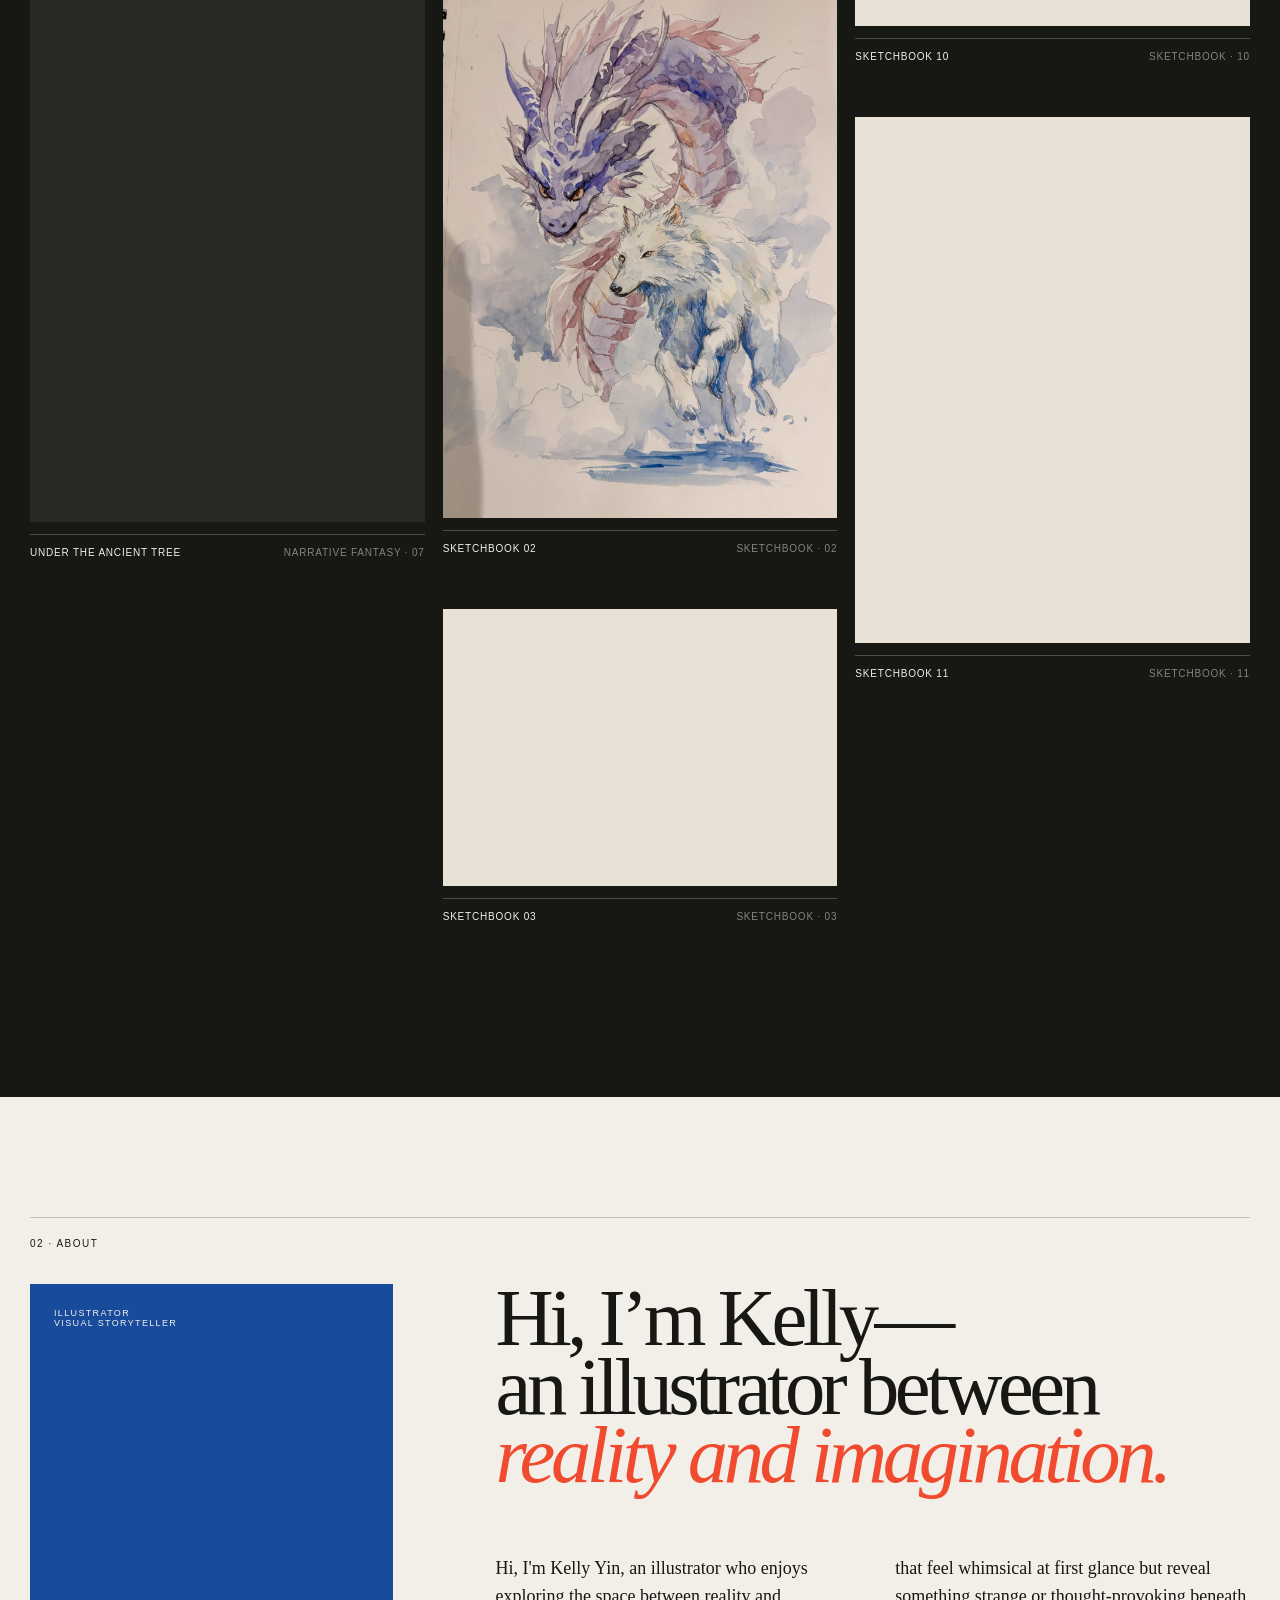
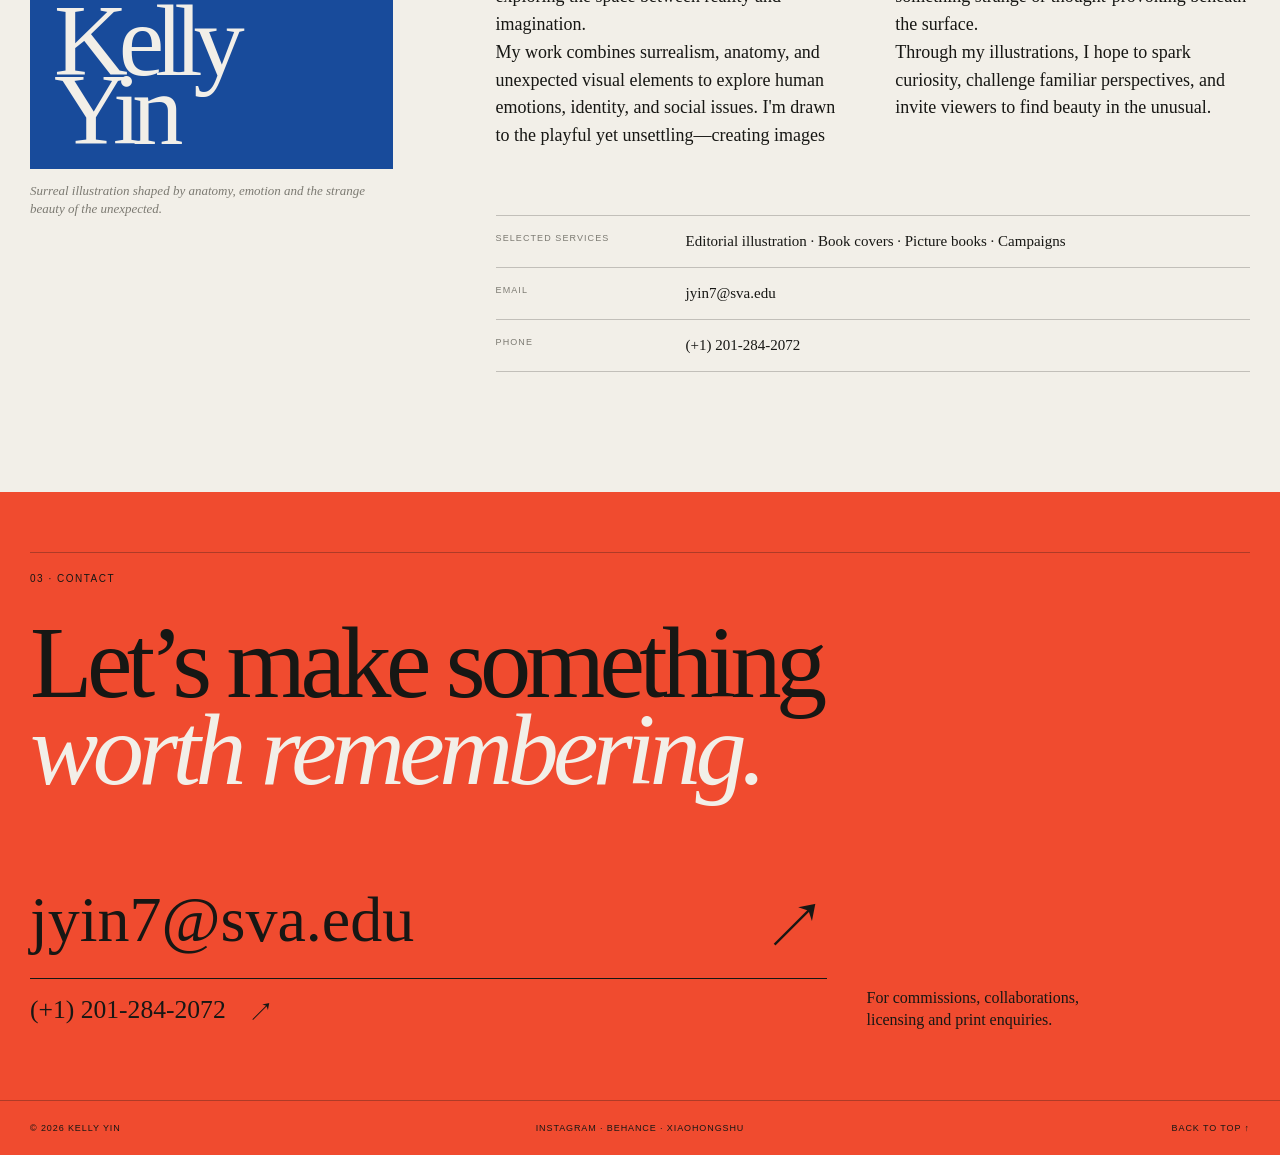
==== commit 220adecf: "Redesign homepage around category card stacks" ====
--- a/index.html
+++ b/index.html
@@ -16,7 +16,7 @@
       <a href="#about">About</a>
       <a href="#contact">Contact</a>
     </nav>
-    <div class="edition">Selected work · 2022—26</div>
+    <div class="edition">Favourite work · 2022—26</div>
   </header>
 
   <main id="top">
@@ -32,7 +32,7 @@
       <p class="hero-kicker">Drawn stories · quiet wonder</p>
       <h1 id="hero-title"><span>Kelly</span> <em>Yin</em></h1>
 
-      <div class="orbit" aria-label="Selected illustration projects">
+      <div class="orbit" aria-label="Illustration categories">
         <div class="orbit-track" id="orbit-track"></div>
 
         <a class="identity" href="#about" aria-label="Meet Kelly Yin">
@@ -49,15 +49,15 @@
       <div class="section-head">
         <div>
           <p class="eyebrow">01 · Work archive</p>
-          <h2 id="work-heading">Stories, drawn<br><em>slowly.</em></h2>
+          <h2 id="work-heading"><span id="work-heading-main">All</span><br><em id="work-heading-accent">work.</em></h2>
         </div>
         <div class="filters" role="group" aria-label="Browse work by subject and genre">
           <button class="active" data-filter="all">All <sup>24</sup></button>
-          <button data-filter="selected">Selected work <sup>13</sup></button>
-          <button data-filter="editorial">Editorial &amp; Surreal <sup>3</sup></button>
+          <button data-filter="selected">Favourite work <sup>13</sup></button>
+          <button data-filter="editorial">Editorial <sup>3</sup></button>
           <button data-filter="narrative">Narrative Fantasy <sup>3</sup></button>
-          <button data-filter="character">Character &amp; Creature <sup>4</sup></button>
-          <button data-filter="environment">Environment &amp; Architecture <sup>3</sup></button>
+          <button data-filter="character">Creature <sup>4</sup></button>
+          <button data-filter="environment">Architecture <sup>3</sup></button>
           <button data-filter="sketchbook">Sketchbook <sup>11</sup></button>
         </div>
       </div>
--- a/styles.css
+++ b/styles.css
@@ -77,27 +77,29 @@
 .orbit { width: min(78vw, 960px); aspect-ratio: 1.55 / 1; position: relative; margin-top: 48px; }
 .orbit::before { content: ""; position: absolute; inset: 9% 7%; border: 1px solid rgba(255,223,243,.13); border-radius: 50%; mask-image: linear-gradient(90deg, transparent, #000 22%, #000 78%, transparent); }
 .orbit-track { position: absolute; inset: 0; transform-origin: 50% 50%; animation: orbit-turn 72s linear infinite; }
-.orbit-item { position: absolute; width: 150px; aspect-ratio: 3 / 4; z-index: 2; transition: filter .45s, opacity .45s; transform-origin: center; animation: orbit-counter 72s linear infinite; }
-.orbit-item.wide { aspect-ratio: 1.42 / 1; }
-.orbit-item.medium { aspect-ratio: 1 / .86; }
+.orbit-item { position: absolute; width: 170px; aspect-ratio: 4 / 5.35; z-index: 2; transition: filter .45s, opacity .45s; transform-origin: center; animation: orbit-counter 72s linear infinite; }
 .orbit:hover .orbit-track, .orbit:hover .orbit-item, .orbit:focus-within .orbit-track, .orbit:focus-within .orbit-item { animation-play-state: paused; }
-.orbit-card { display: block; width: 100%; height: 100%; overflow: hidden; border-radius: 9px; box-shadow: 0 18px 48px rgba(0,0,0,.68), 0 0 0 1px rgba(255,255,255,.1); transform: rotate(var(--card-rotation, 0deg)); transition: transform .45s, border-radius .45s, box-shadow .45s; background: #17151e; }
-.orbit-card img { transform: scale(1.015); transition: transform .55s; }
+.stack-cards { position: absolute; inset: 0 0 30px; }
+.stack-card { position: absolute; inset: 0; overflow: hidden; border-radius: 8px; background: #17151e; box-shadow: 0 18px 48px rgba(0,0,0,.68), 0 0 0 1px rgba(255,255,255,.12); transition: transform .5s cubic-bezier(.2,.7,.2,1), filter .45s, box-shadow .45s; }
+.stack-card:nth-child(1) { z-index: 3; transform: rotate(var(--card-rotation, -1deg)); }
+.stack-card:nth-child(2) { z-index: 2; transform: translate(11px, 5px) rotate(5deg); filter: brightness(.72) saturate(.78); }
+.stack-card:nth-child(3) { z-index: 1; transform: translate(-11px, 9px) rotate(-6deg); filter: brightness(.55) saturate(.7); }
+.stack-card img { width: 100%; height: 100%; object-fit: cover; transition: transform .55s; }
+.stack-label { position: absolute; z-index: 5; left: 50%; bottom: -4px; display: flex; gap: 8px; align-items: baseline; transform: translateX(-50%); white-space: nowrap; padding: 5px 8px; border-radius: 999px; background: rgba(3,3,6,.68); box-shadow: 0 7px 22px rgba(0,0,0,.34); font-size: 10px; text-transform: uppercase; letter-spacing: .13em; color: rgba(255,238,247,.94); }
+.stack-label b { font-size: 7px; color: #f3a9d5; }
 .orbit-item:hover { z-index: 8; }
-.orbit-item:hover .orbit-card { transform: rotate(var(--card-rotation, 0deg)) scale(1.11); border-radius: 5px; box-shadow: 0 27px 64px rgba(0,0,0,.82), 0 0 30px rgba(235,154,215,.2); }
-.orbit-item:hover img { transform: scale(1); }
+.orbit-item:hover .stack-card:nth-child(1) { transform: rotate(var(--card-rotation, -1deg)) translateY(-5px) scale(1.07); box-shadow: 0 27px 64px rgba(0,0,0,.82), 0 0 30px rgba(235,154,215,.2); }
+.orbit-item:hover .stack-card:nth-child(2) { transform: translate(22px, 7px) rotate(9deg); }
+.orbit-item:hover .stack-card:nth-child(3) { transform: translate(-22px, 11px) rotate(-10deg); }
+.orbit-item:hover .stack-card:first-child img { transform: scale(1.025); }
 .orbit:hover .orbit-item:not(:hover), .orbit:focus-within .orbit-item:not(:focus-within) { filter: blur(5px) grayscale(.35); opacity: .27; }
-.orbit:hover .orbit-item:not(:hover) .orbit-card, .orbit:focus-within .orbit-item:not(:focus-within) .orbit-card { transform: rotate(var(--card-rotation, 0deg)) scale(.93); }
 .orbit:hover .identity, .orbit:focus-within .identity { opacity: .42; filter: blur(1px); }
-.p1 { left: 0; top: 27%; width: 170px; --card-rotation: -3deg; }
-.p2 { left: 14%; top: 2%; width: 150px; --card-rotation: 2deg; }
-.p3 { left: 39%; top: 0; width: 130px; --card-rotation: -2deg; }
-.p4 { right: 11%; top: 3%; width: 200px; --card-rotation: 3deg; }
-.p5 { right: 0; top: 31%; width: 150px; --card-rotation: -2deg; }
-.p6 { right: 10%; bottom: 3%; width: 160px; --card-rotation: 2deg; }
-.p7 { left: 55%; bottom: 0; width: 145px; --card-rotation: -3deg; }
-.p8 { left: 28%; bottom: 0; width: 155px; --card-rotation: 2deg; }
-.p9 { left: 0; bottom: 10%; width: 205px; --card-rotation: -2deg; }
+.p1 { left: 1%; top: 29%; width: 180px; --card-rotation: -2deg; }
+.p2 { left: 19%; top: 1%; width: 170px; --card-rotation: 2deg; }
+.p3 { right: 19%; top: 1%; width: 175px; --card-rotation: -1deg; }
+.p4 { right: 1%; top: 29%; width: 180px; --card-rotation: 2deg; }
+.p5 { right: 20%; bottom: 0; width: 185px; --card-rotation: -2deg; }
+.p6 { left: 20%; bottom: 0; width: 175px; --card-rotation: 1deg; }
 .identity { position: absolute; z-index: 5; left: 50%; top: 55%; width: 300px; transform: translate(-50%,-50%); display: flex; flex-direction: column; align-items: center; text-align: center; transition: opacity .45s, filter .45s; }
 .portrait-placeholder { width: 106px; aspect-ratio: 1; border-radius: 50%; background: var(--red); display: grid; place-items: center; margin-bottom: 15px; overflow: hidden; color: #171714; }
 .portrait-placeholder b { font-family: var(--serif); font-size: 38px; font-weight: 400; font-style: italic; }
@@ -203,7 +205,23 @@
 }
 
 @media (max-width: 520px) {
-  .orbit { top: 215px; transform: scale(.56); }
+  .hero { min-height: 940px; }
+  .orbit { left: calc(50% - 195px); top: 245px; width: 390px; transform: none; }
+  .orbit::before { inset: 6% 4%; }
+  .orbit-item { width: 108px; }
+  .stack-cards { inset: 0 0 27px; }
+  .stack-label { bottom: -7px; gap: 5px; padding: 4px 6px; font-size: 8px; letter-spacing: .08em; }
+  .stack-label b { font-size: 6px; }
+  .p1 { left: 8%; top: 28%; width: 112px; }
+  .p2 { left: 14%; top: 0; width: 104px; }
+  .p3 { right: 14%; top: 0; width: 106px; }
+  .p4 { right: 8%; top: 28%; width: 112px; }
+  .p5 { right: 14%; bottom: -12%; width: 110px; }
+  .p6 { left: 14%; bottom: -12%; width: 106px; }
+  .p2 .stack-label, .p3 .stack-label { top: 7px; bottom: auto; }
+  .identity { top: 55%; width: 190px; }
+  .identity strong { font-size: 34px; }
+  .identity > span:last-child { width: 130px; margin-top: 9px; padding-top: 8px; font-size: 5px; }
 }
 
 @media (prefers-reduced-motion: reduce) {
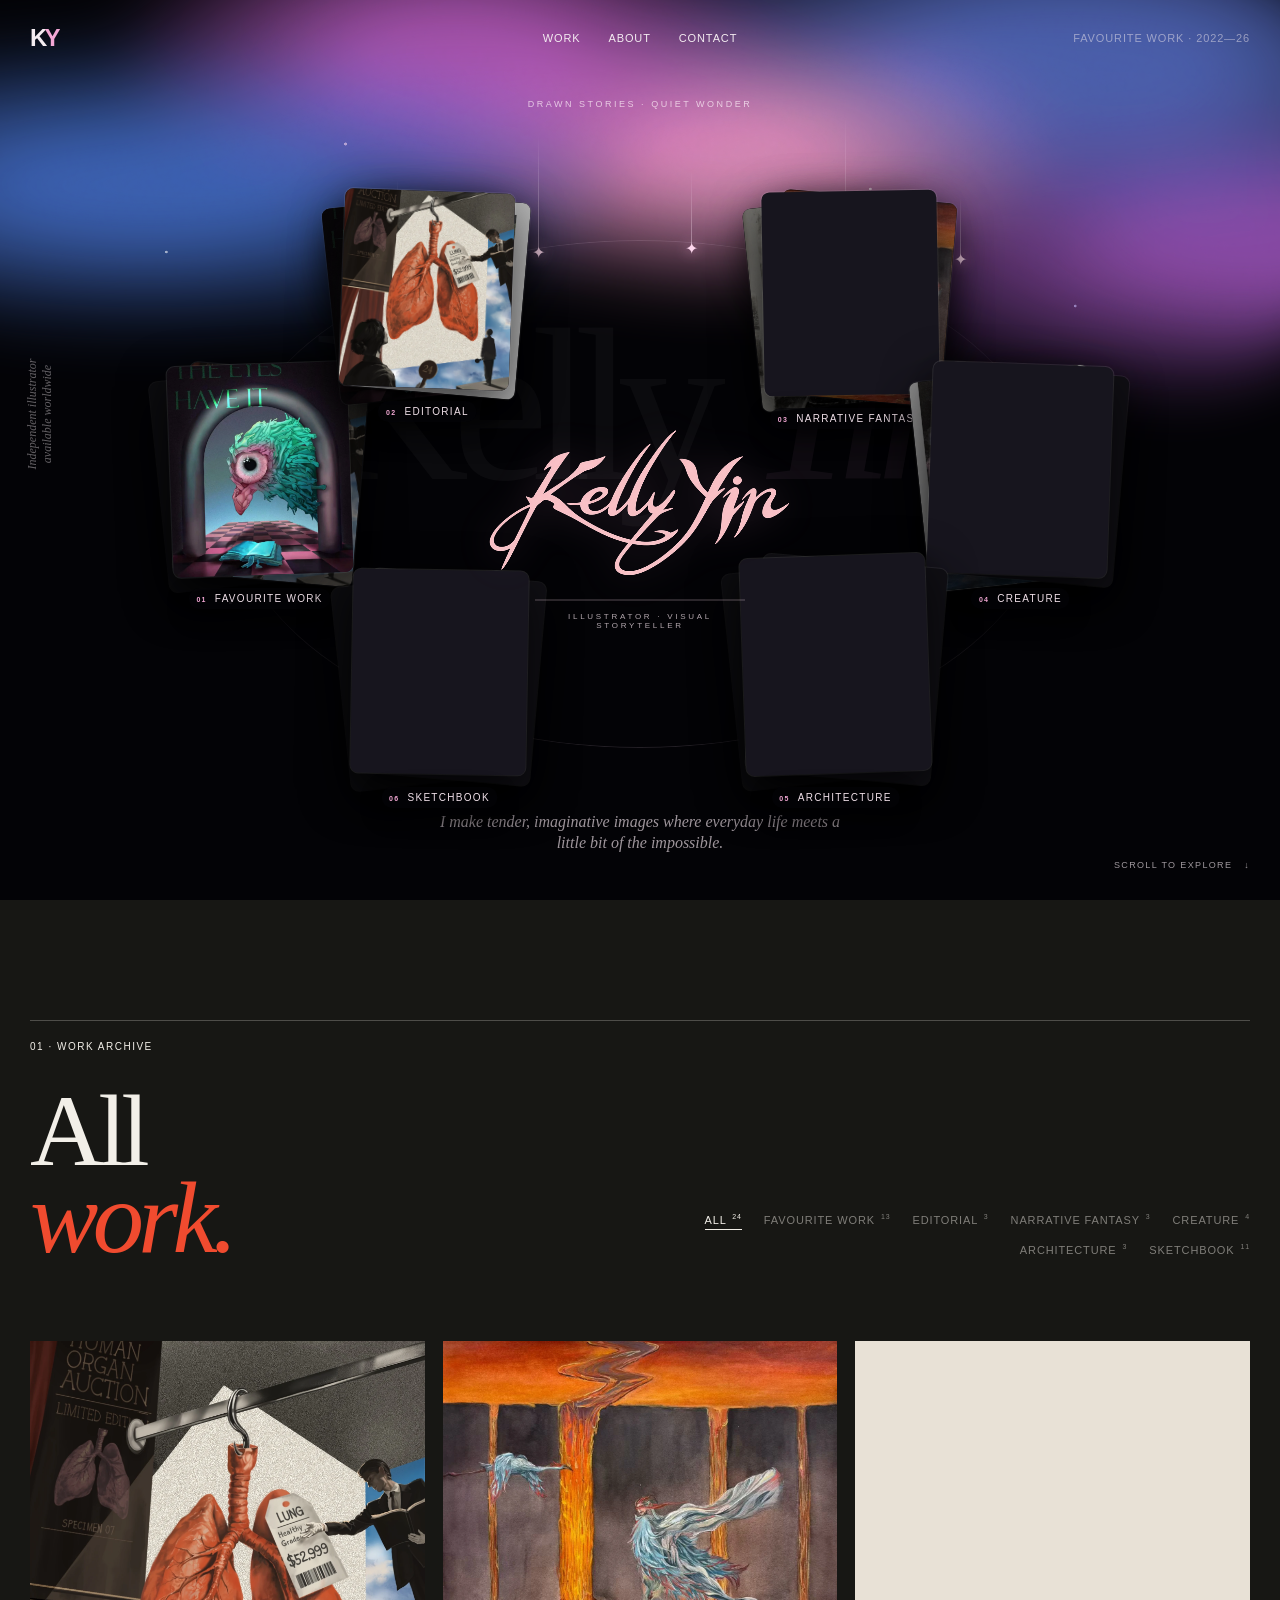
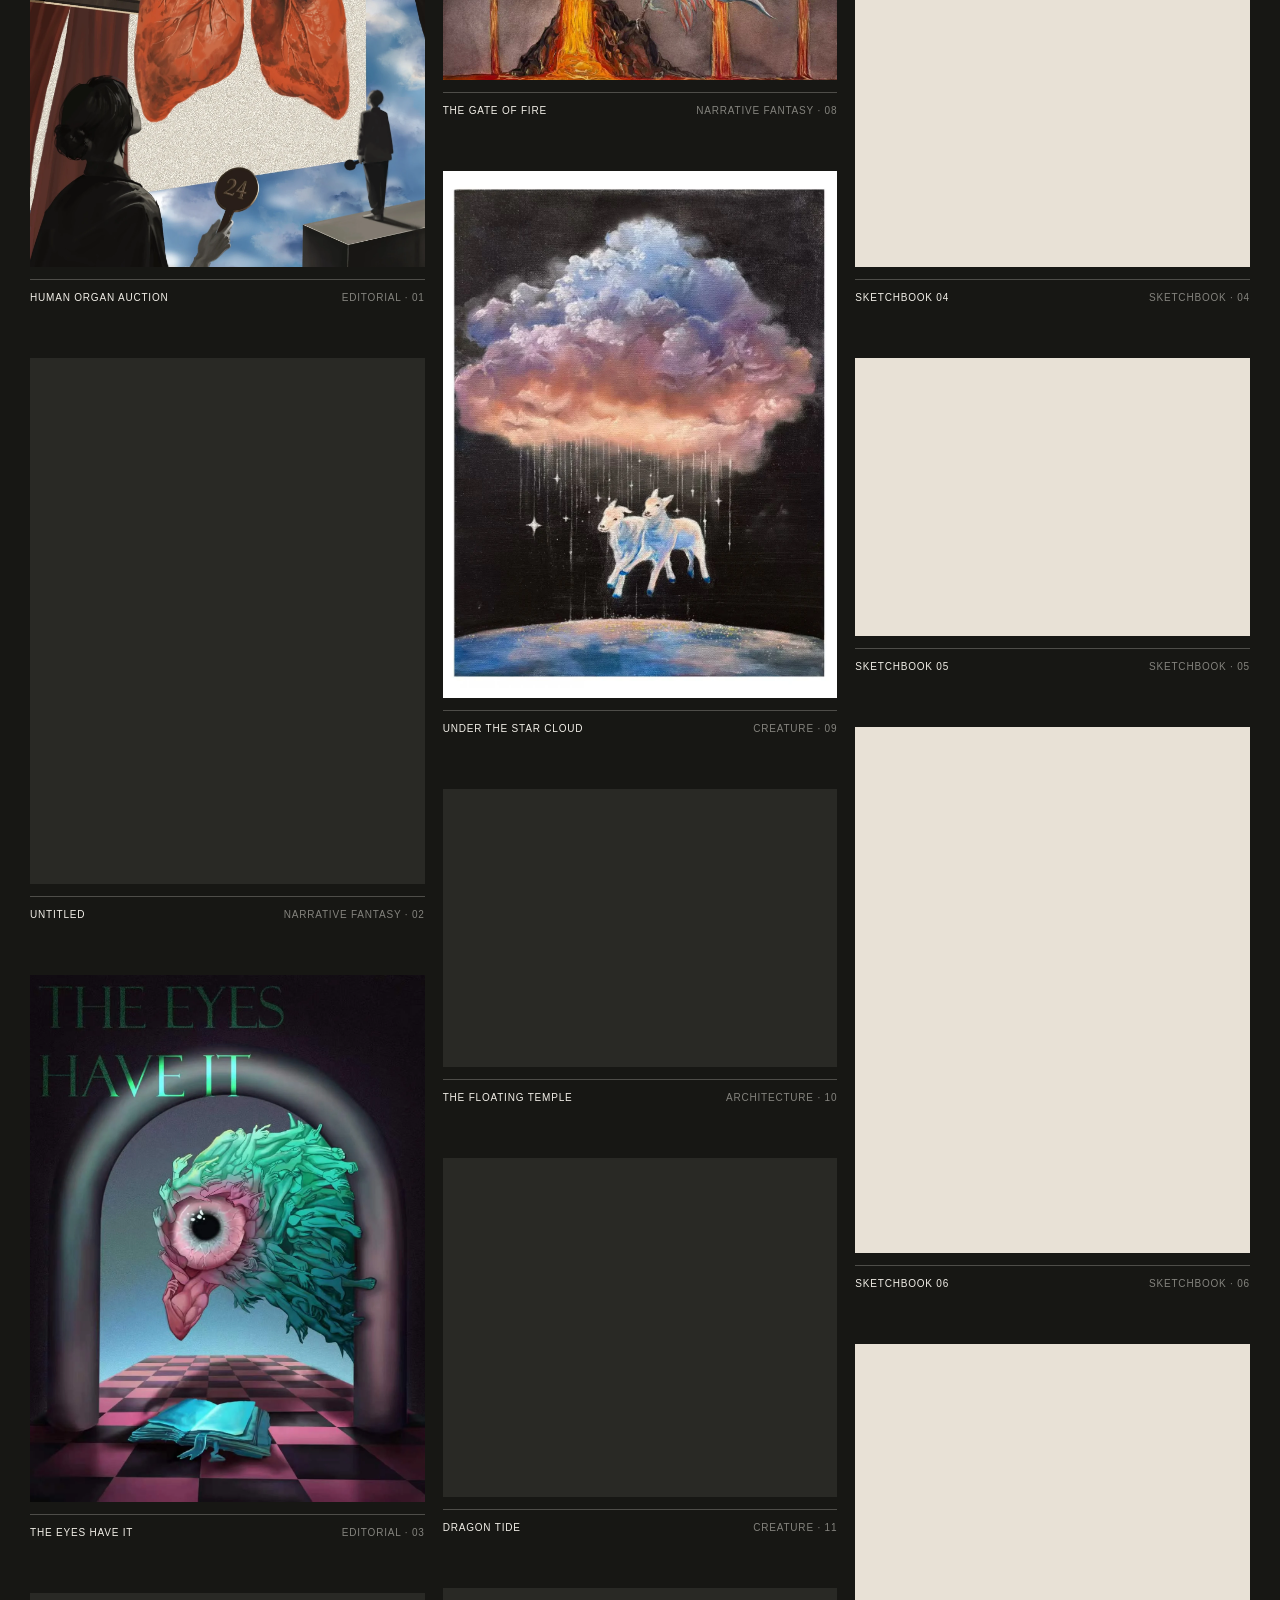
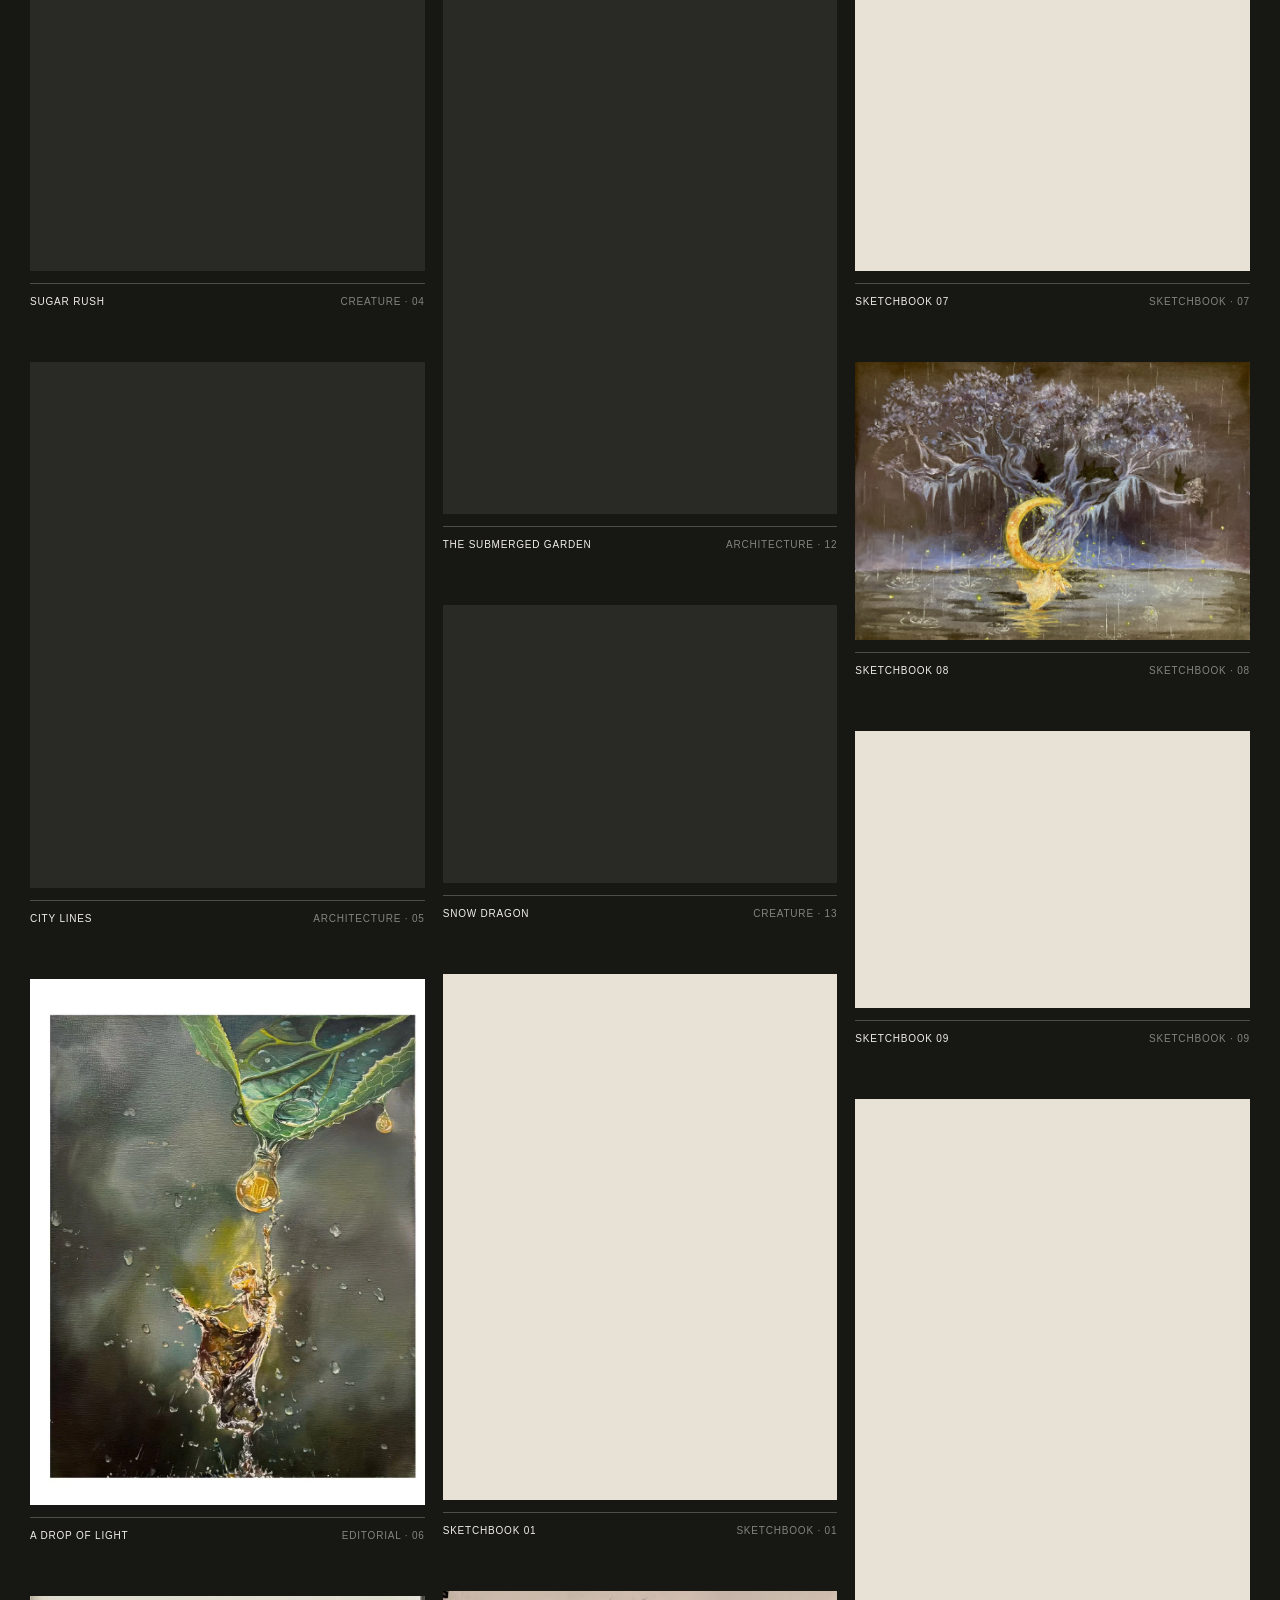
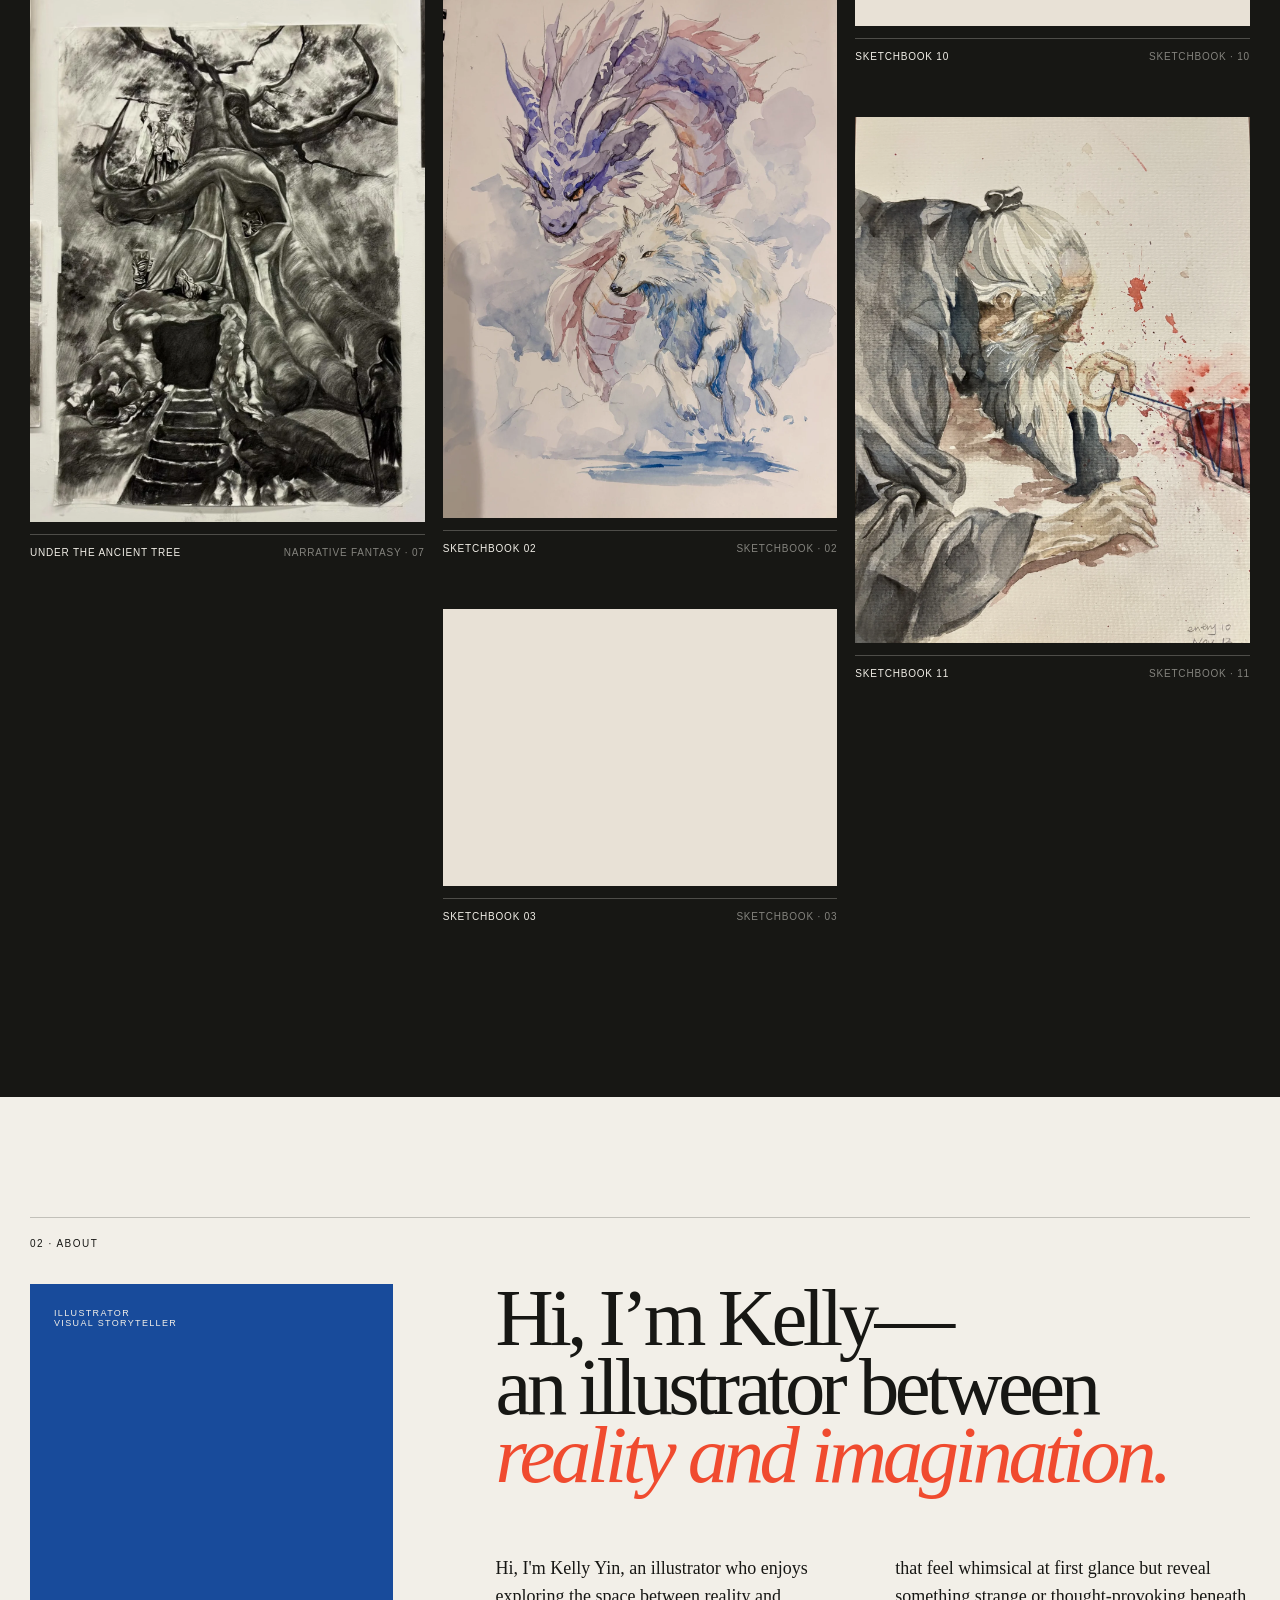
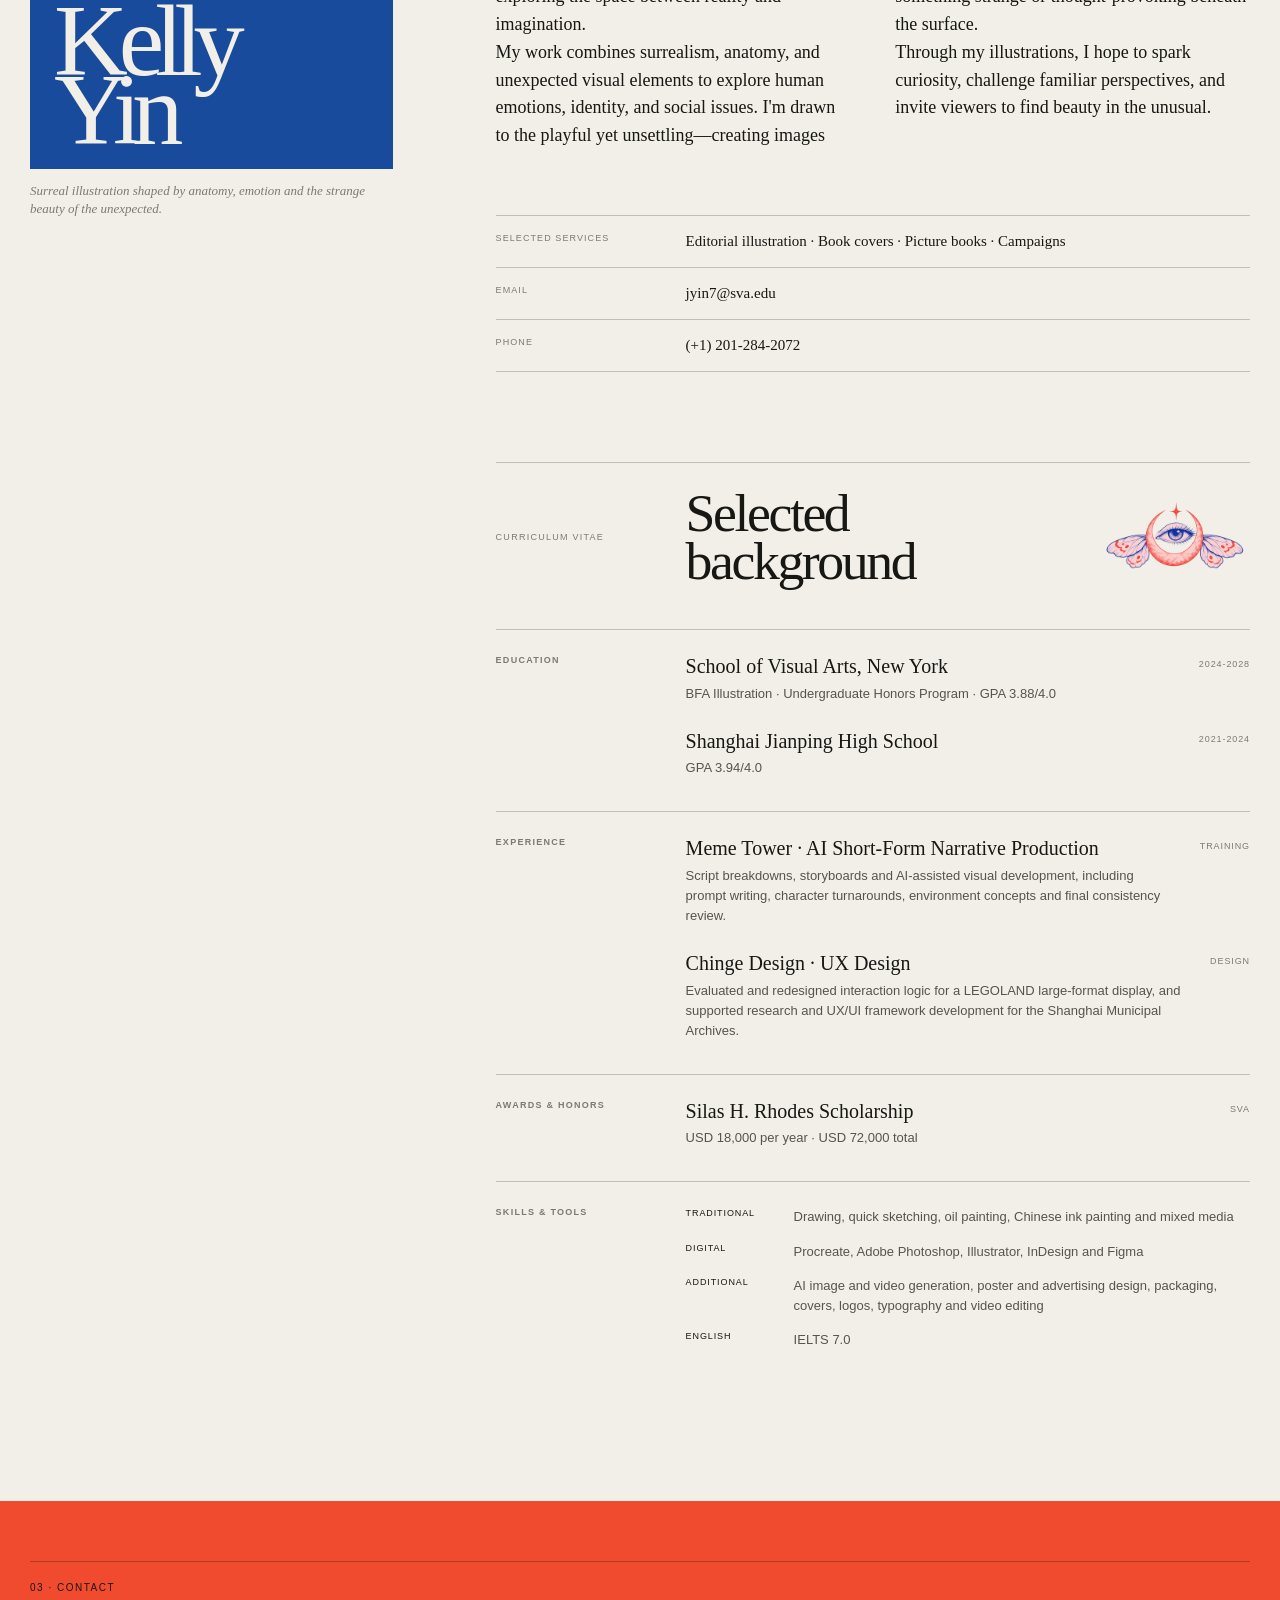
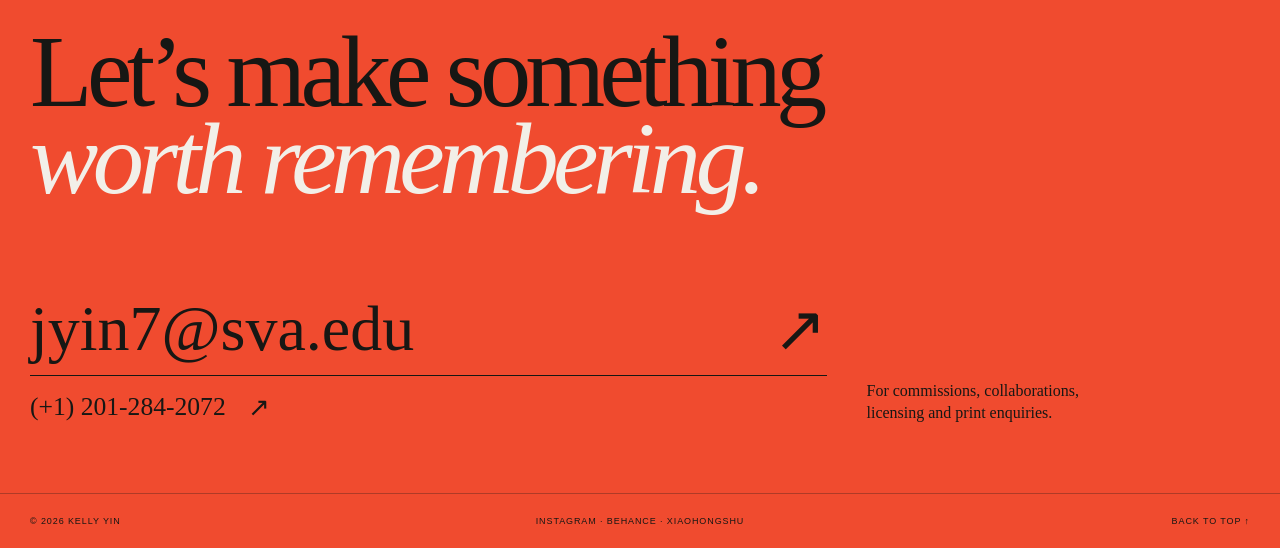
==== commit ad8ee22c: "Add handwritten identity and English CV" ====
--- a/index.html
+++ b/index.html
@@ -1,5 +1,5 @@
 <!doctype html>
-<html lang="zh-CN">
+<html lang="en">
 <head>
   <meta charset="utf-8">
   <meta name="viewport" content="width=device-width, initial-scale=1">
@@ -36,7 +36,11 @@
         <div class="orbit-track" id="orbit-track"></div>
 
         <a class="identity" href="#about" aria-label="Meet Kelly Yin">
-          <strong>Kelly Yin</strong>
+          <span class="signature-mark" role="img" aria-label="Kelly Yin">
+            <img class="signature-source" id="signature-source" src="assets/kelly-yin-signature-source.png" alt="" aria-hidden="true">
+            <canvas id="signature-canvas" aria-hidden="true"></canvas>
+            <strong class="signature-fallback">Kelly Yin</strong>
+          </span>
           <span>Illustrator · Visual storyteller</span>
         </a>
       </div>
@@ -87,6 +91,79 @@
             <div><dt>Email</dt><dd><a href="mailto:jyin7@sva.edu">jyin7@sva.edu</a></dd></div>
             <div><dt>Phone</dt><dd><a href="tel:+12012842072">(+1) 201-284-2072</a></dd></div>
           </dl>
+
+          <section class="mini-cv" aria-labelledby="mini-cv-heading">
+            <div class="cv-title">
+              <p>Curriculum vitae</p>
+              <h3 id="mini-cv-heading">Selected background</h3>
+              <figure class="cv-emblem" aria-hidden="true">
+                <img src="assets/kelly-cv-emblem.png" alt="">
+              </figure>
+            </div>
+
+            <div class="cv-group">
+              <h4>Education</h4>
+              <div class="cv-list">
+                <article class="cv-entry">
+                  <div>
+                    <h5>School of Visual Arts, New York</h5>
+                    <p>BFA Illustration · Undergraduate Honors Program · GPA 3.88/4.0</p>
+                  </div>
+                  <time>2024-2028</time>
+                </article>
+                <article class="cv-entry">
+                  <div>
+                    <h5>Shanghai Jianping High School</h5>
+                    <p>GPA 3.94/4.0</p>
+                  </div>
+                  <time>2021-2024</time>
+                </article>
+              </div>
+            </div>
+
+            <div class="cv-group">
+              <h4>Experience</h4>
+              <div class="cv-list">
+                <article class="cv-entry">
+                  <div>
+                    <h5>Meme Tower · AI Short-Form Narrative Production</h5>
+                    <p>Script breakdowns, storyboards and AI-assisted visual development, including prompt writing, character turnarounds, environment concepts and final consistency review.</p>
+                  </div>
+                  <span>Training</span>
+                </article>
+                <article class="cv-entry">
+                  <div>
+                    <h5>Chinge Design · UX Design</h5>
+                    <p>Evaluated and redesigned interaction logic for a LEGOLAND large-format display, and supported research and UX/UI framework development for the Shanghai Municipal Archives.</p>
+                  </div>
+                  <span>Design</span>
+                </article>
+              </div>
+            </div>
+
+            <div class="cv-group">
+              <h4>Awards &amp; honors</h4>
+              <div class="cv-list">
+                <article class="cv-entry">
+                  <div>
+                    <h5>Silas H. Rhodes Scholarship</h5>
+                    <p>USD 18,000 per year · USD 72,000 total</p>
+                  </div>
+                  <span>SVA</span>
+                </article>
+              </div>
+            </div>
+
+            <div class="cv-group cv-skills">
+              <h4>Skills &amp; tools</h4>
+              <div class="skill-lines">
+                <p><span>Traditional</span> Drawing, quick sketching, oil painting, Chinese ink painting and mixed media</p>
+                <p><span>Digital</span> Procreate, Adobe Photoshop, Illustrator, InDesign and Figma</p>
+                <p><span>Additional</span> AI image and video generation, poster and advertising design, packaging, covers, logos, typography and video editing</p>
+                <p><span>English</span> IELTS 7.0</p>
+              </div>
+            </div>
+          </section>
         </div>
       </div>
     </section>
--- a/styles.css
+++ b/styles.css
@@ -100,11 +100,16 @@
 .p4 { right: 1%; top: 29%; width: 180px; --card-rotation: 2deg; }
 .p5 { right: 20%; bottom: 0; width: 185px; --card-rotation: -2deg; }
 .p6 { left: 20%; bottom: 0; width: 175px; --card-rotation: 1deg; }
-.identity { position: absolute; z-index: 5; left: 50%; top: 55%; width: 300px; transform: translate(-50%,-50%); display: flex; flex-direction: column; align-items: center; text-align: center; transition: opacity .45s, filter .45s; }
+.identity { position: absolute; z-index: 5; left: 50%; top: 55%; width: 360px; transform: translate(-50%,-50%); display: flex; flex-direction: column; align-items: center; text-align: center; transition: opacity .45s, filter .45s; }
 .portrait-placeholder { width: 106px; aspect-ratio: 1; border-radius: 50%; background: var(--red); display: grid; place-items: center; margin-bottom: 15px; overflow: hidden; color: #171714; }
 .portrait-placeholder b { font-family: var(--serif); font-size: 38px; font-weight: 400; font-style: italic; }
 .portrait-placeholder small { position: absolute; margin-top: 58px; font-size: 7px; text-transform: uppercase; letter-spacing: .15em; }
-.identity strong { font-family: var(--serif); font-size: 52px; line-height: .9; font-weight: 400; font-style: italic; letter-spacing: -.06em; color: #f3b8d9; text-shadow: 0 0 26px rgba(244,168,215,.2); }
+.signature-mark { display: grid; width: 330px; min-height: 94px; place-items: center; }
+.signature-source { display: none; }
+.signature-mark canvas { display: none; width: 100%; height: auto; filter: drop-shadow(0 0 18px rgba(244,168,215,.18)); }
+.signature-mark.is-ready canvas { display: block; }
+.signature-mark.is-ready .signature-fallback { display: none; }
+.signature-fallback { font-family: var(--serif); font-size: 52px; line-height: .9; font-weight: 400; font-style: italic; letter-spacing: -.06em; color: #f3b8d9; text-shadow: 0 0 26px rgba(244,168,215,.2); }
 .identity > span:last-child { width: 210px; margin-top: 14px; padding-top: 11px; border-top: 1px solid rgba(255,224,241,.32); font-size: 8px; text-transform: uppercase; letter-spacing: .34em; color: rgba(255,238,247,.7); }
 .hero-intro { position: absolute; bottom: 46px; left: 50%; transform: translateX(-50%); width: min(410px, 70vw); margin: 0; font-family: var(--serif); font-size: 16px; font-style: italic; text-align: center; line-height: 1.35; color: rgba(255,240,248,.62); }
 .scroll-cue { position: absolute; right: 30px; bottom: 30px; font-size: 9px; text-transform: uppercase; letter-spacing: .15em; color: rgba(255,244,250,.62); }
@@ -152,6 +157,22 @@
 .services div { display: grid; grid-template-columns: 170px 1fr; gap: 20px; border-bottom: 1px solid var(--line); padding: 17px 0; }
 .services dt { font-size: 9px; text-transform: uppercase; letter-spacing: .12em; color: var(--muted); }
 .services dd { margin: 0; font-family: var(--serif); font-size: 15px; }
+
+.mini-cv { margin-top: 90px; border-top: 1px solid var(--line); }
+.cv-title { display: grid; grid-template-columns: 170px 1fr minmax(96px, 150px); gap: 20px; align-items: center; padding: 24px 0 42px; }
+.cv-title > p, .cv-group > h4 { margin: 0; color: var(--muted); font-size: 9px; text-transform: uppercase; letter-spacing: .14em; }
+.cv-title h3 { margin: 0; font-family: var(--serif); font-size: clamp(38px, 4.2vw, 66px); font-weight: 400; line-height: .9; letter-spacing: -.045em; }
+.cv-emblem { width: 100%; margin: 0; justify-self: end; }
+.cv-emblem img { display: block; width: 100%; height: auto; }
+.cv-group { display: grid; grid-template-columns: 170px 1fr; gap: 20px; padding: 25px 0 7px; border-top: 1px solid var(--line); }
+.cv-list { display: grid; }
+.cv-entry { display: grid; grid-template-columns: 1fr auto; gap: 28px; align-items: start; padding: 0 0 26px; }
+.cv-entry h5 { margin: 0 0 6px; font-family: var(--serif); font-size: 20px; font-weight: 400; line-height: 1.12; }
+.cv-entry p, .skill-lines p { margin: 0; color: #56544e; font-size: 13px; line-height: 1.55; }
+.cv-entry > time, .cv-entry > span { padding-top: 4px; color: var(--muted); font-size: 9px; text-transform: uppercase; letter-spacing: .1em; white-space: nowrap; }
+.skill-lines { display: grid; gap: 14px; padding-bottom: 24px; }
+.skill-lines p { display: grid; grid-template-columns: 90px 1fr; gap: 18px; }
+.skill-lines p span { color: var(--ink); font-size: 9px; text-transform: uppercase; letter-spacing: .1em; }
 
 .contact { background: var(--red); padding-top: 60px; padding-bottom: 70px; }
 .contact > .eyebrow { border-top: 1px solid rgba(23,23,20,.3); padding-top: 20px; }
@@ -199,6 +220,12 @@
   .bio-columns { columns: 1; font-size: 17px; }
   .bio-columns p + p { margin-top: 22px; }
   .services div { grid-template-columns: 120px 1fr; }
+  .mini-cv { margin-top: 70px; }
+  .cv-title, .cv-group { grid-template-columns: 1fr; gap: 18px; }
+  .cv-title { grid-template-columns: 1fr auto; align-items: start; padding-bottom: 36px; }
+  .cv-title > p { grid-column: 1 / -1; }
+  .cv-title h3 { grid-column: 1; }
+  .cv-emblem { grid-column: 2; grid-row: 2; width: 104px; }
   .contact-row { grid-template-columns: 1fr; margin-top: 60px; }
   footer { grid-template-columns: 1fr auto; gap: 14px; padding-inline: 18px; }
   footer span:nth-child(2) { display: none; }
@@ -220,8 +247,13 @@
   .p6 { left: 14%; bottom: -12%; width: 106px; }
   .p2 .stack-label, .p3 .stack-label { top: 7px; bottom: auto; }
   .identity { top: 55%; width: 190px; }
-  .identity strong { font-size: 34px; }
+  .signature-mark { width: 230px; min-height: 72px; }
+  .signature-fallback { font-size: 34px; }
   .identity > span:last-child { width: 130px; margin-top: 9px; padding-top: 8px; font-size: 5px; }
+  .cv-emblem { width: 82px; }
+  .cv-entry { grid-template-columns: 1fr; gap: 9px; }
+  .cv-entry > time, .cv-entry > span { padding-top: 0; }
+  .skill-lines p { grid-template-columns: 1fr; gap: 5px; }
 }
 
 @media (prefers-reduced-motion: reduce) {
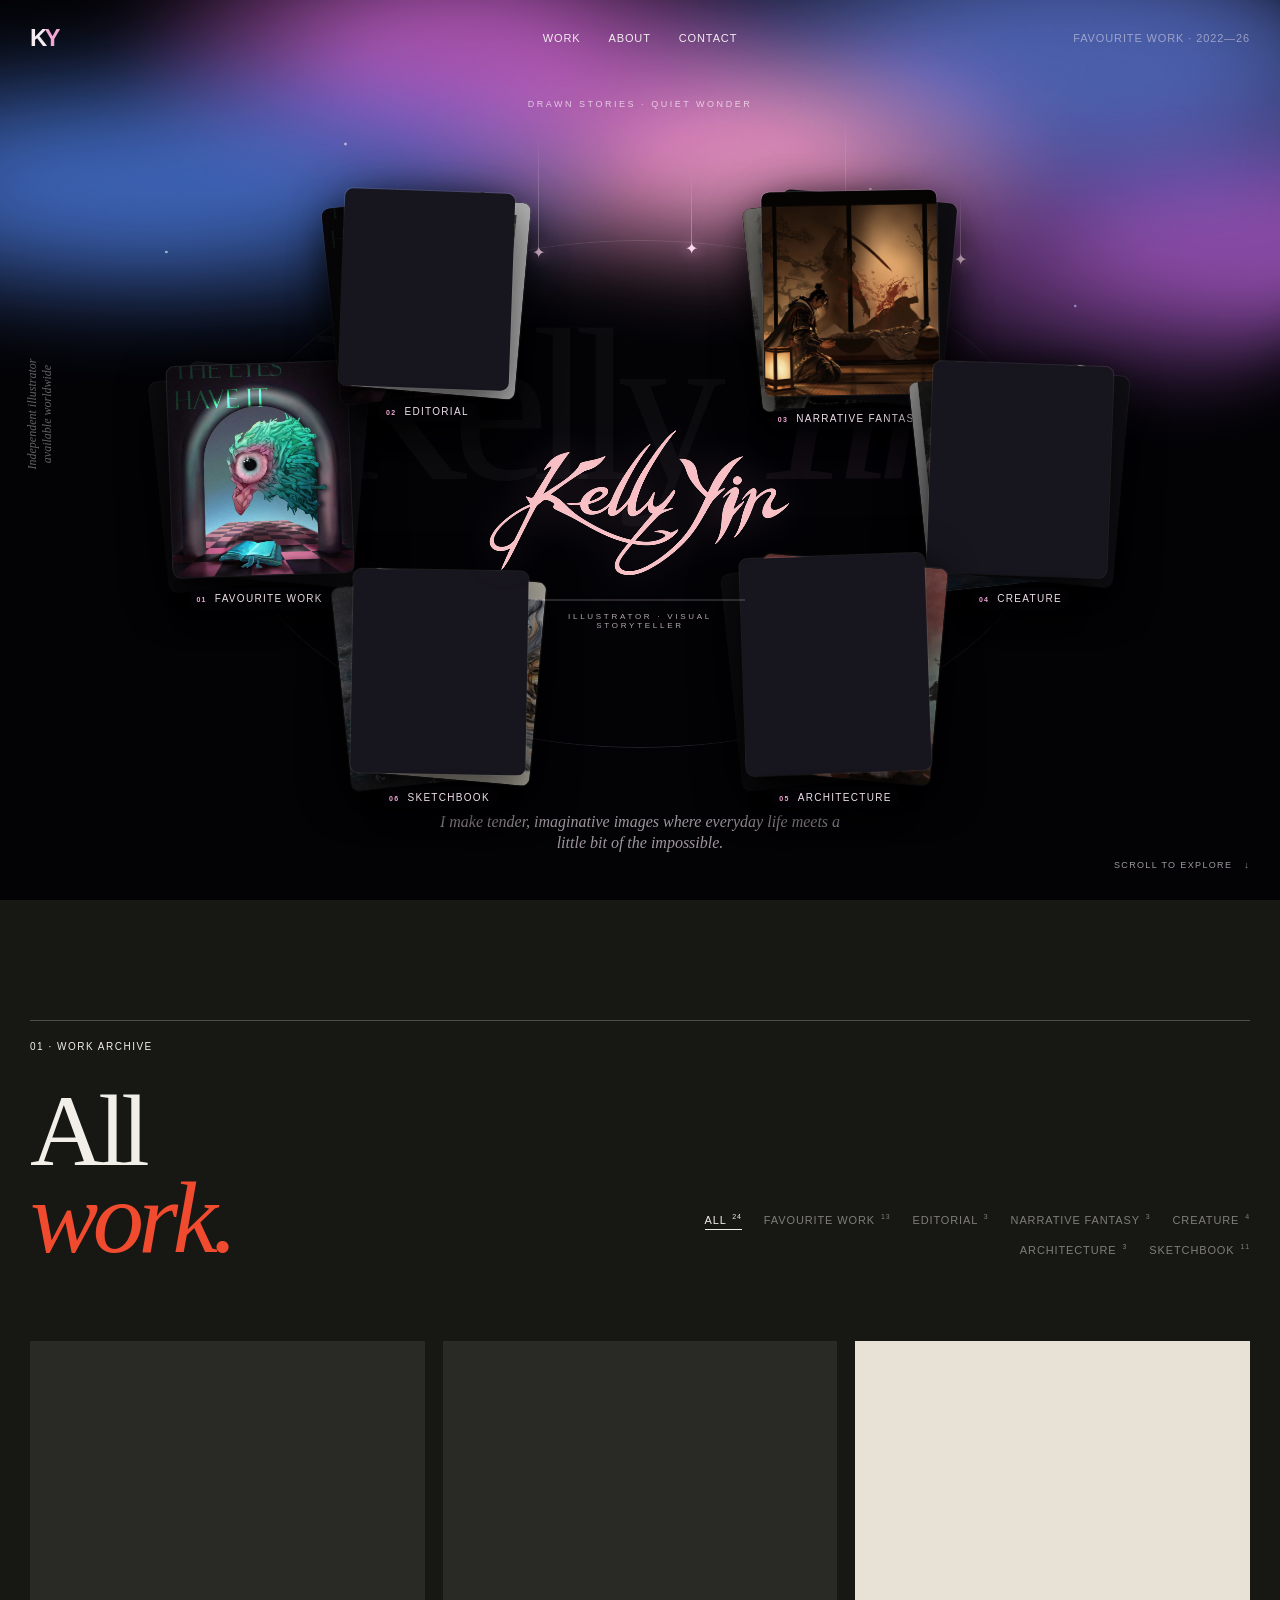
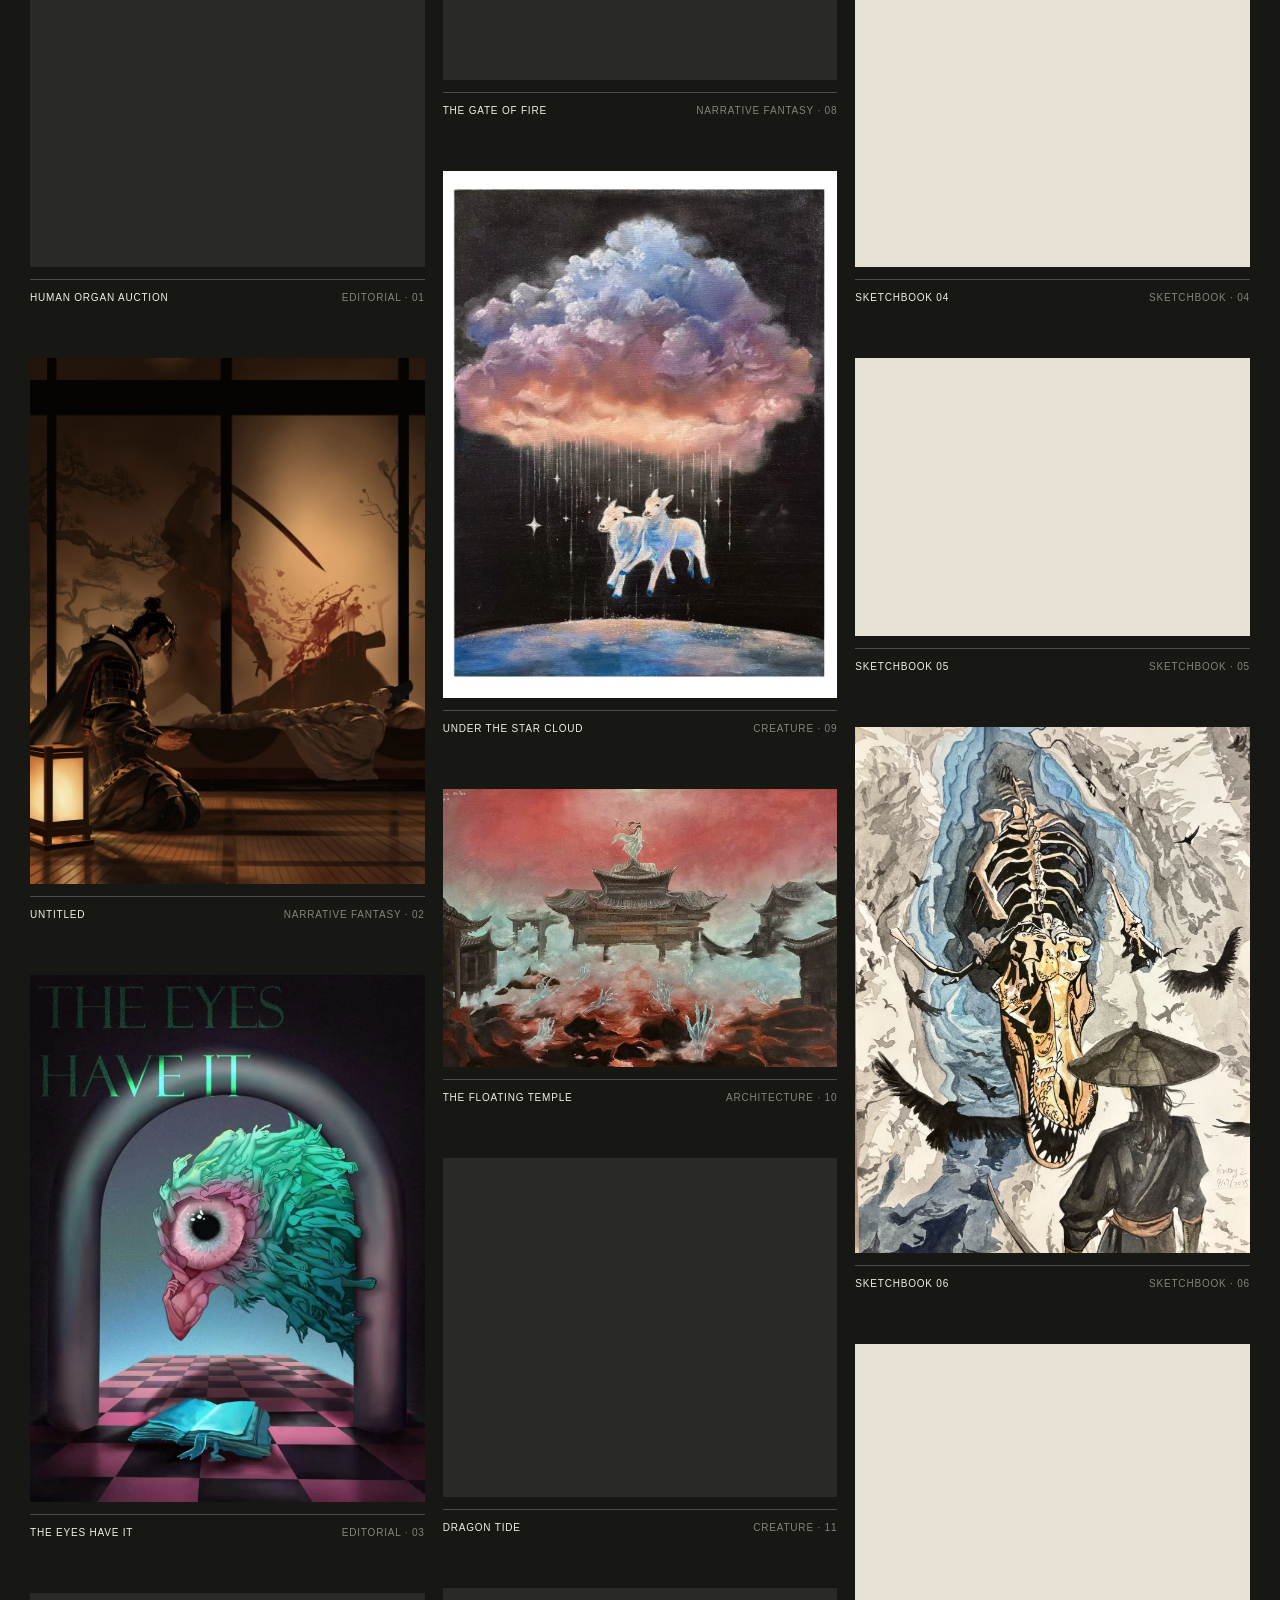
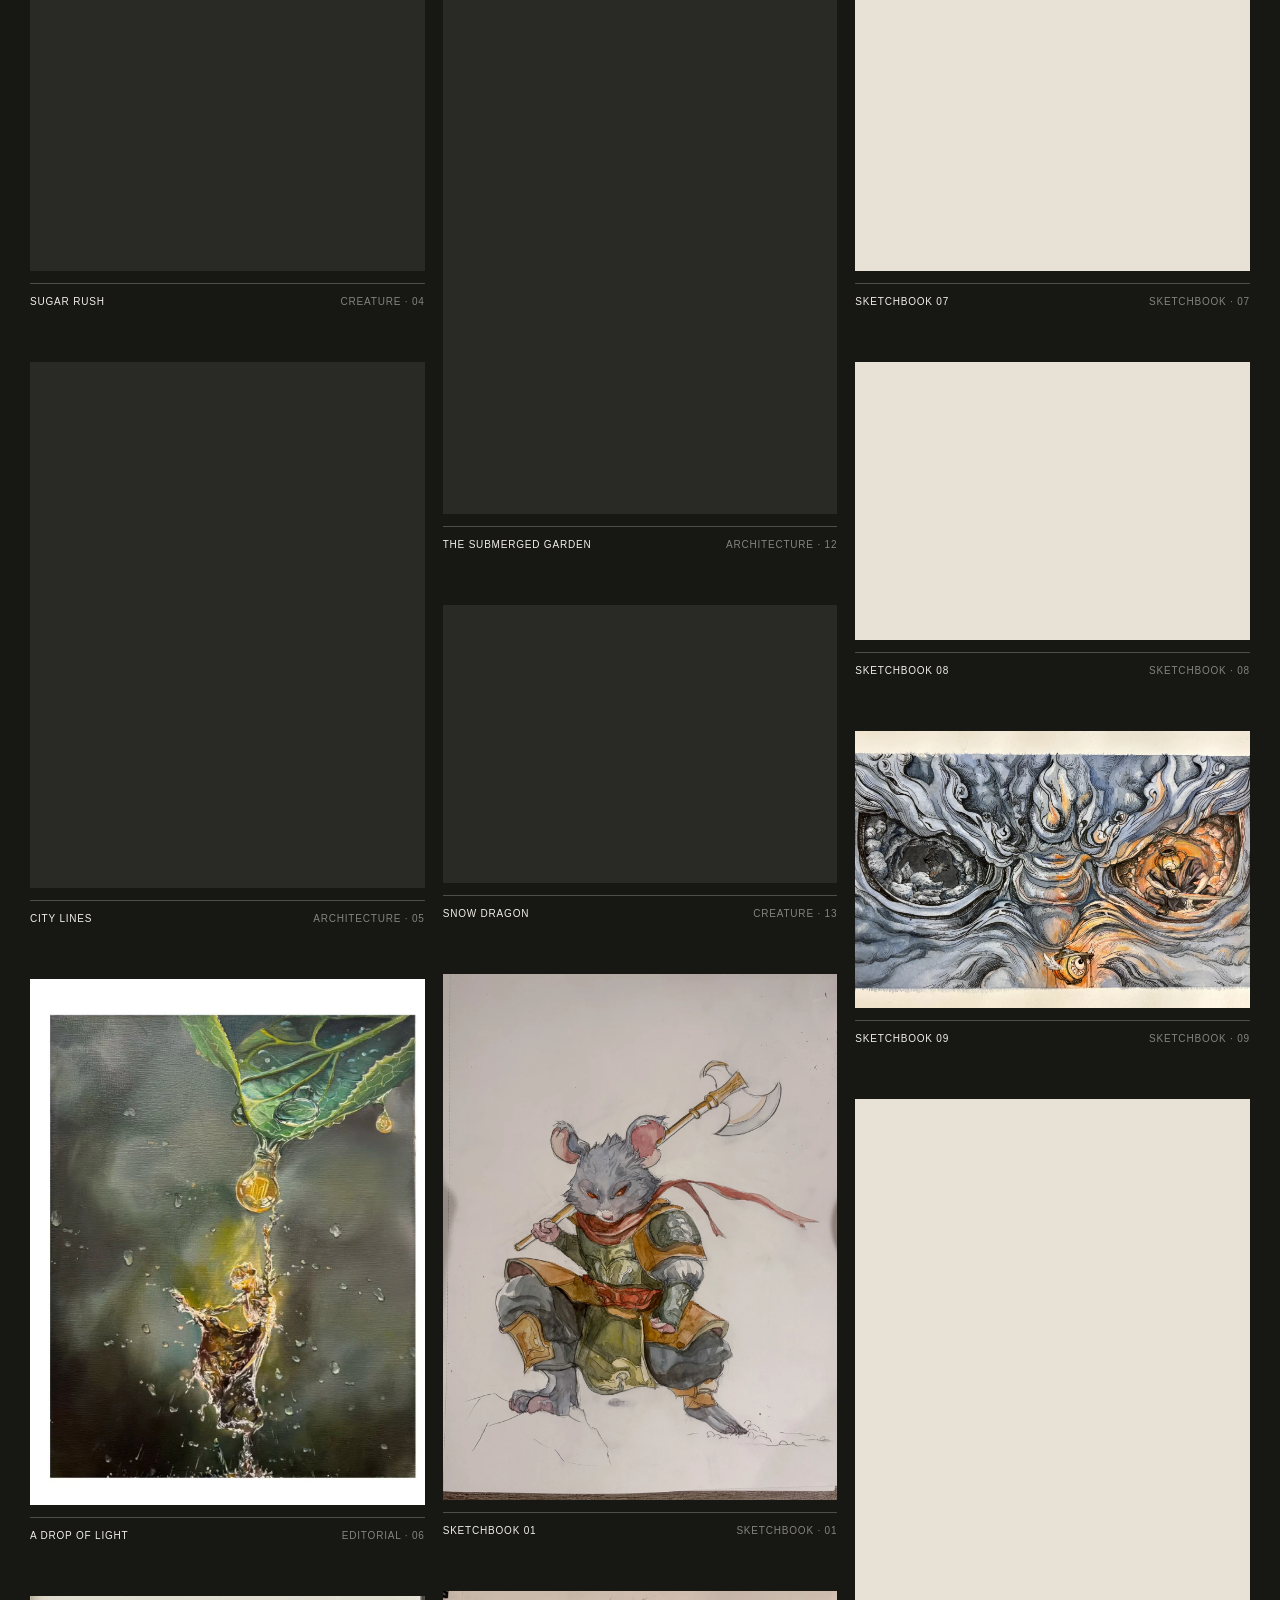
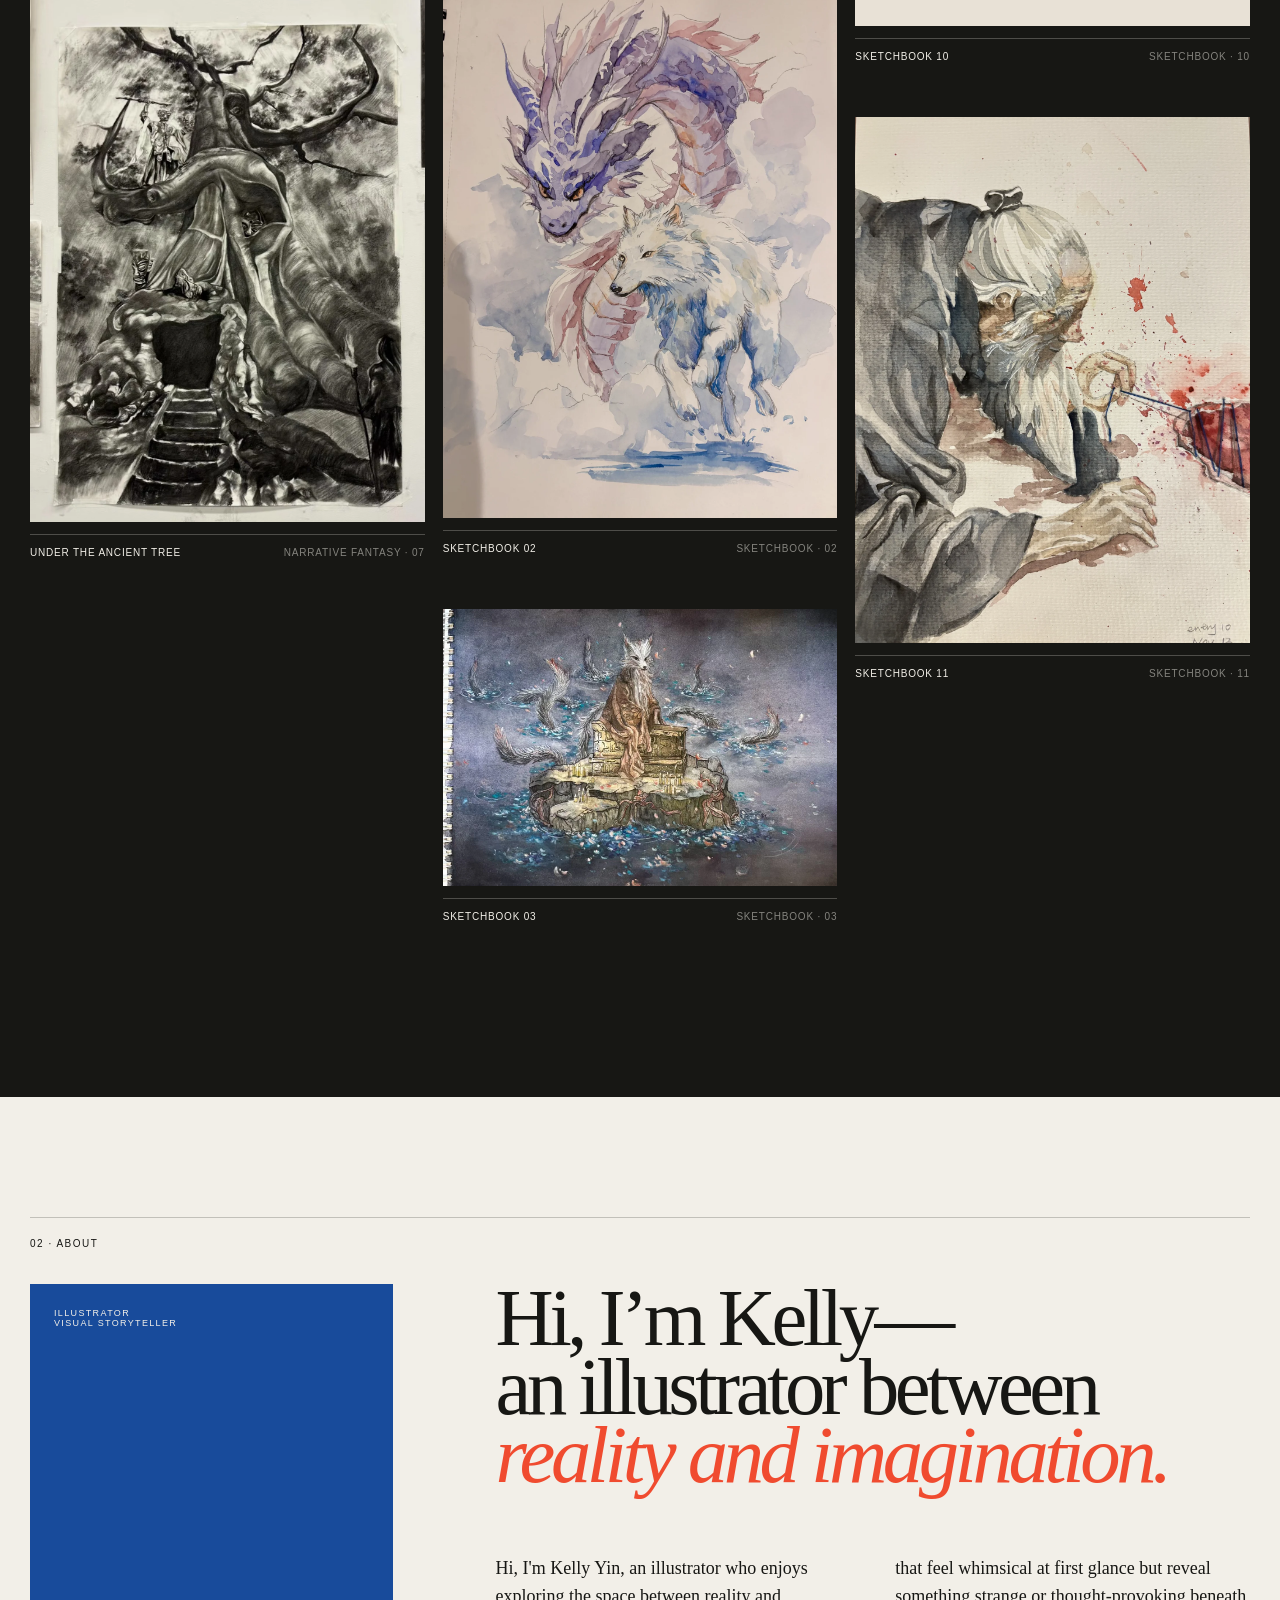
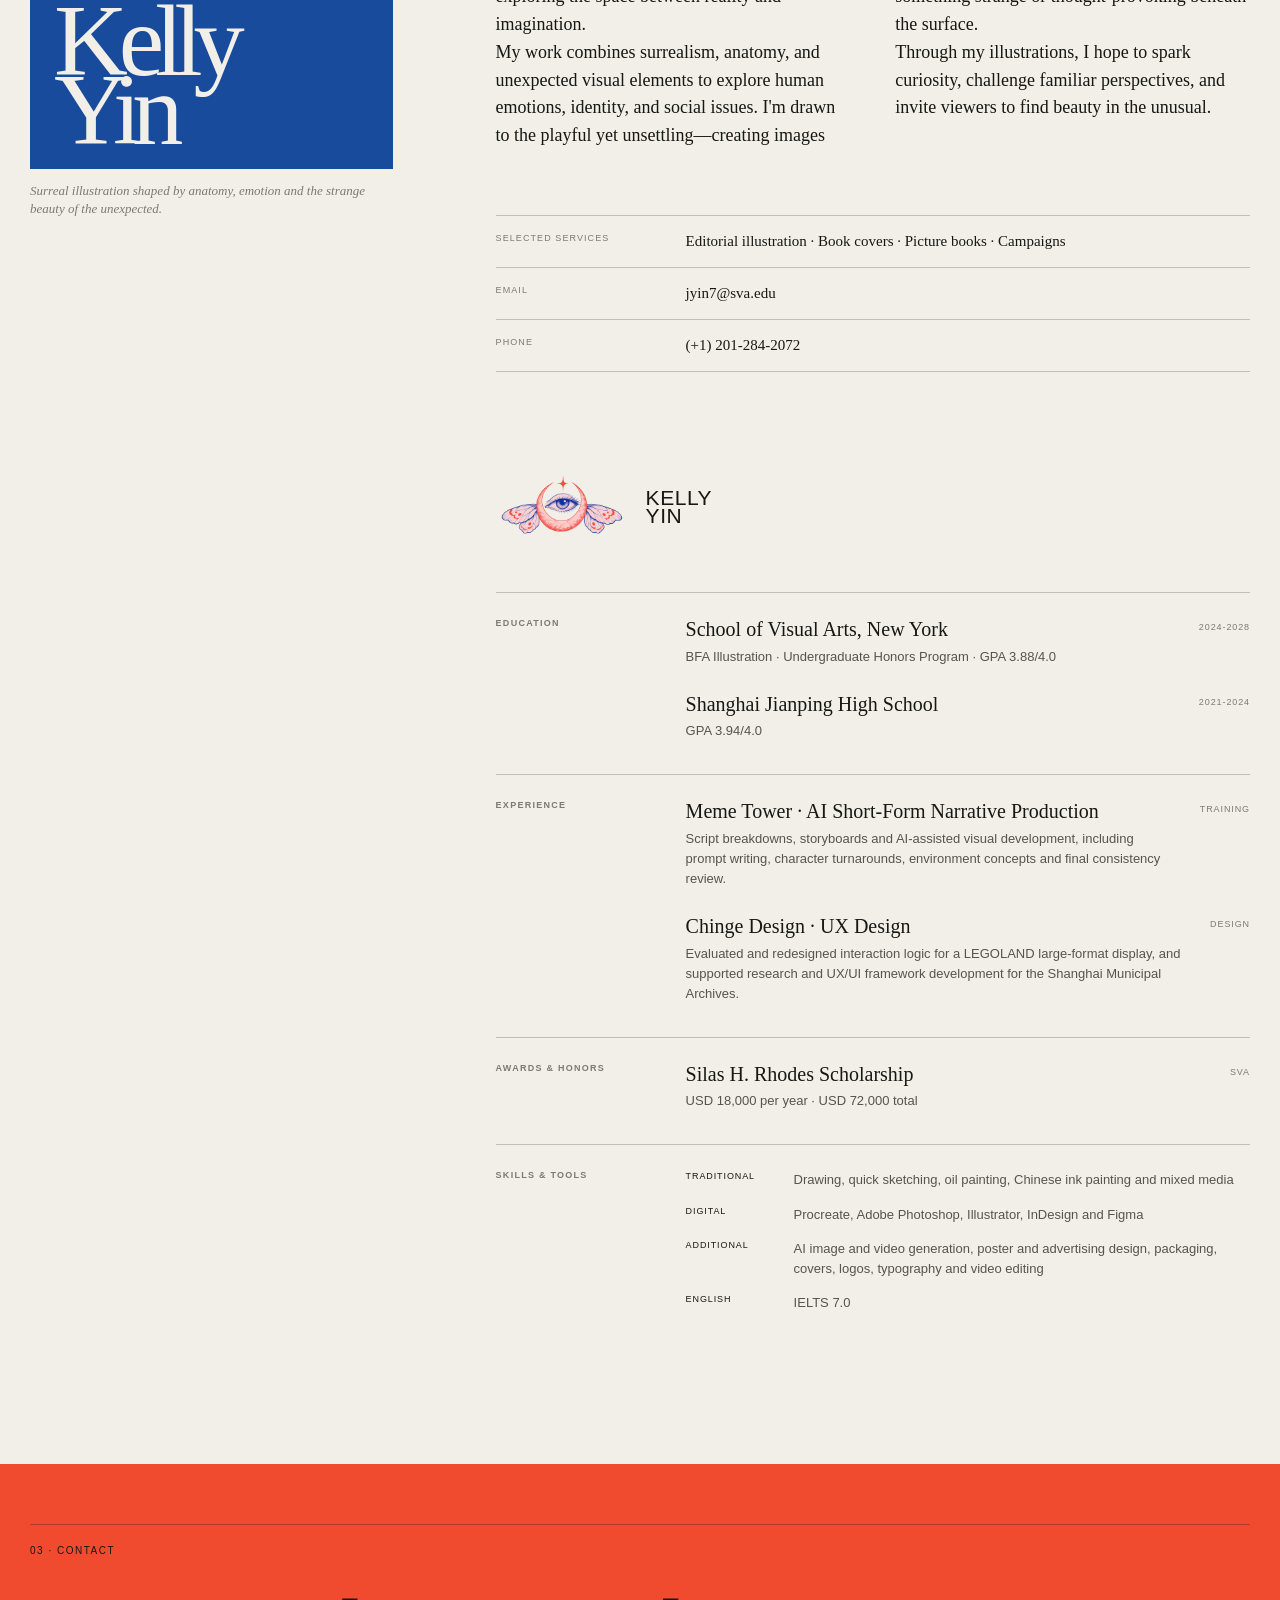
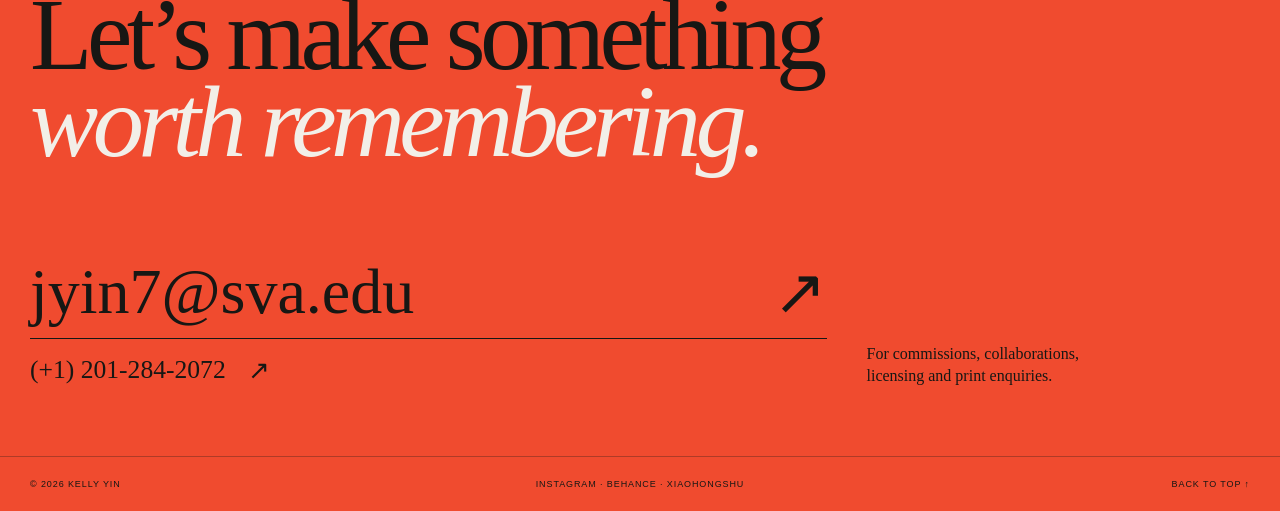
==== commit 085bdeb0: "Refine CV brand header" ====
--- a/index.html
+++ b/index.html
@@ -93,12 +93,11 @@
           </dl>
 
           <section class="mini-cv" aria-labelledby="mini-cv-heading">
-            <div class="cv-title">
-              <p>Curriculum vitae</p>
-              <h3 id="mini-cv-heading">Selected background</h3>
+            <div class="cv-brand">
               <figure class="cv-emblem" aria-hidden="true">
                 <img src="assets/kelly-cv-emblem.png" alt="">
               </figure>
+              <h3 id="mini-cv-heading"><span>Kelly</span><span>Yin</span></h3>
             </div>
 
             <div class="cv-group">
--- a/styles.css
+++ b/styles.css
@@ -158,13 +158,13 @@
 .services dt { font-size: 9px; text-transform: uppercase; letter-spacing: .12em; color: var(--muted); }
 .services dd { margin: 0; font-family: var(--serif); font-size: 15px; }
 
-.mini-cv { margin-top: 90px; border-top: 1px solid var(--line); }
-.cv-title { display: grid; grid-template-columns: 170px 1fr minmax(96px, 150px); gap: 20px; align-items: center; padding: 24px 0 42px; }
-.cv-title > p, .cv-group > h4 { margin: 0; color: var(--muted); font-size: 9px; text-transform: uppercase; letter-spacing: .14em; }
-.cv-title h3 { margin: 0; font-family: var(--serif); font-size: clamp(38px, 4.2vw, 66px); font-weight: 400; line-height: .9; letter-spacing: -.045em; }
-.cv-emblem { width: 100%; margin: 0; justify-self: end; }
+.mini-cv { margin-top: 90px; }
+.cv-brand { display: flex; align-items: center; gap: 18px; padding: 0 0 42px; }
+.cv-brand h3 { display: grid; gap: 1px; margin: 0; font-size: 21px; font-weight: 500; line-height: .82; letter-spacing: .025em; text-transform: uppercase; }
+.cv-emblem { flex: 0 0 auto; width: 132px; margin: 0; }
 .cv-emblem img { display: block; width: 100%; height: auto; }
 .cv-group { display: grid; grid-template-columns: 170px 1fr; gap: 20px; padding: 25px 0 7px; border-top: 1px solid var(--line); }
+.cv-group > h4 { margin: 0; color: var(--muted); font-size: 9px; text-transform: uppercase; letter-spacing: .14em; }
 .cv-list { display: grid; }
 .cv-entry { display: grid; grid-template-columns: 1fr auto; gap: 28px; align-items: start; padding: 0 0 26px; }
 .cv-entry h5 { margin: 0 0 6px; font-family: var(--serif); font-size: 20px; font-weight: 400; line-height: 1.12; }
@@ -221,11 +221,8 @@
   .bio-columns p + p { margin-top: 22px; }
   .services div { grid-template-columns: 120px 1fr; }
   .mini-cv { margin-top: 70px; }
-  .cv-title, .cv-group { grid-template-columns: 1fr; gap: 18px; }
-  .cv-title { grid-template-columns: 1fr auto; align-items: start; padding-bottom: 36px; }
-  .cv-title > p { grid-column: 1 / -1; }
-  .cv-title h3 { grid-column: 1; }
-  .cv-emblem { grid-column: 2; grid-row: 2; width: 104px; }
+  .cv-brand { padding-bottom: 34px; }
+  .cv-group { grid-template-columns: 1fr; gap: 18px; }
   .contact-row { grid-template-columns: 1fr; margin-top: 60px; }
   footer { grid-template-columns: 1fr auto; gap: 14px; padding-inline: 18px; }
   footer span:nth-child(2) { display: none; }
@@ -250,7 +247,9 @@
   .signature-mark { width: 230px; min-height: 72px; }
   .signature-fallback { font-size: 34px; }
   .identity > span:last-child { width: 130px; margin-top: 9px; padding-top: 8px; font-size: 5px; }
-  .cv-emblem { width: 82px; }
+  .cv-brand { gap: 14px; }
+  .cv-brand h3 { font-size: 18px; }
+  .cv-emblem { width: 92px; }
   .cv-entry { grid-template-columns: 1fr; gap: 9px; }
   .cv-entry > time, .cv-entry > span { padding-top: 0; }
   .skill-lines p { grid-template-columns: 1fr; gap: 5px; }
